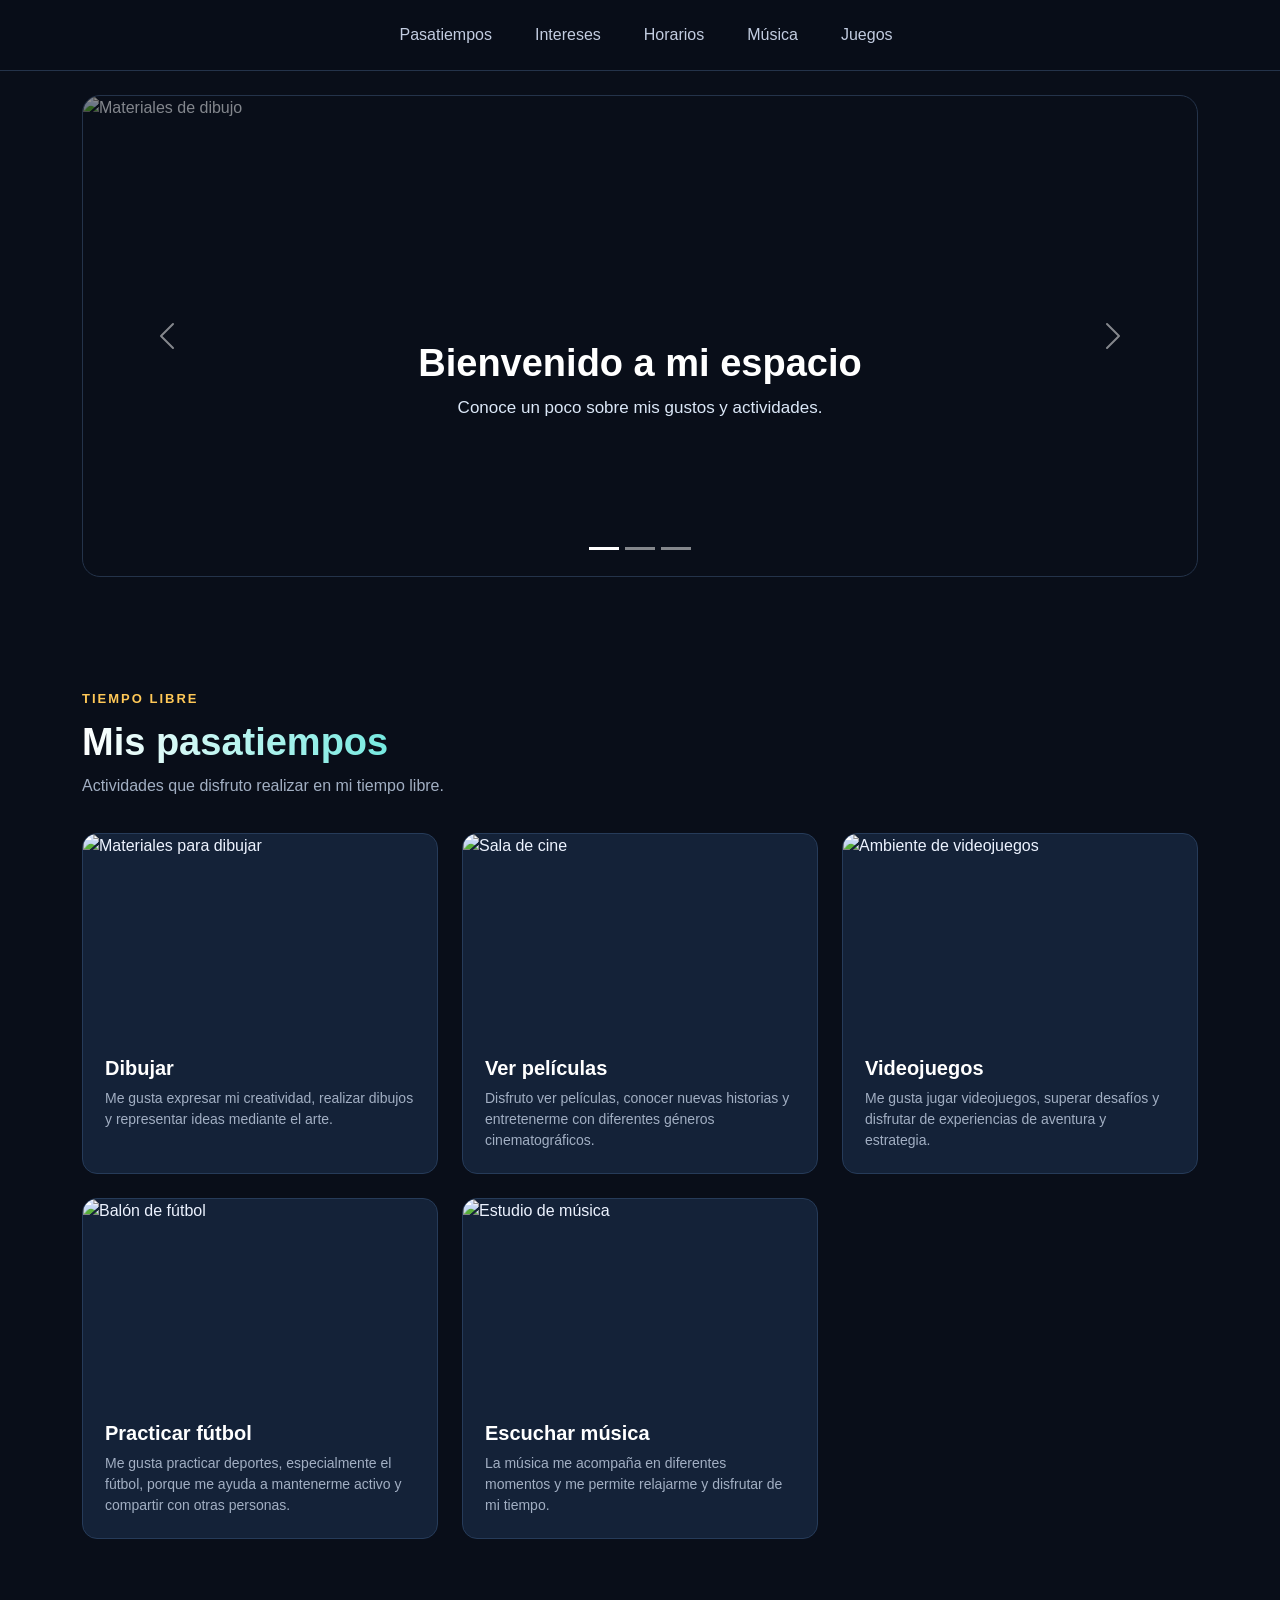
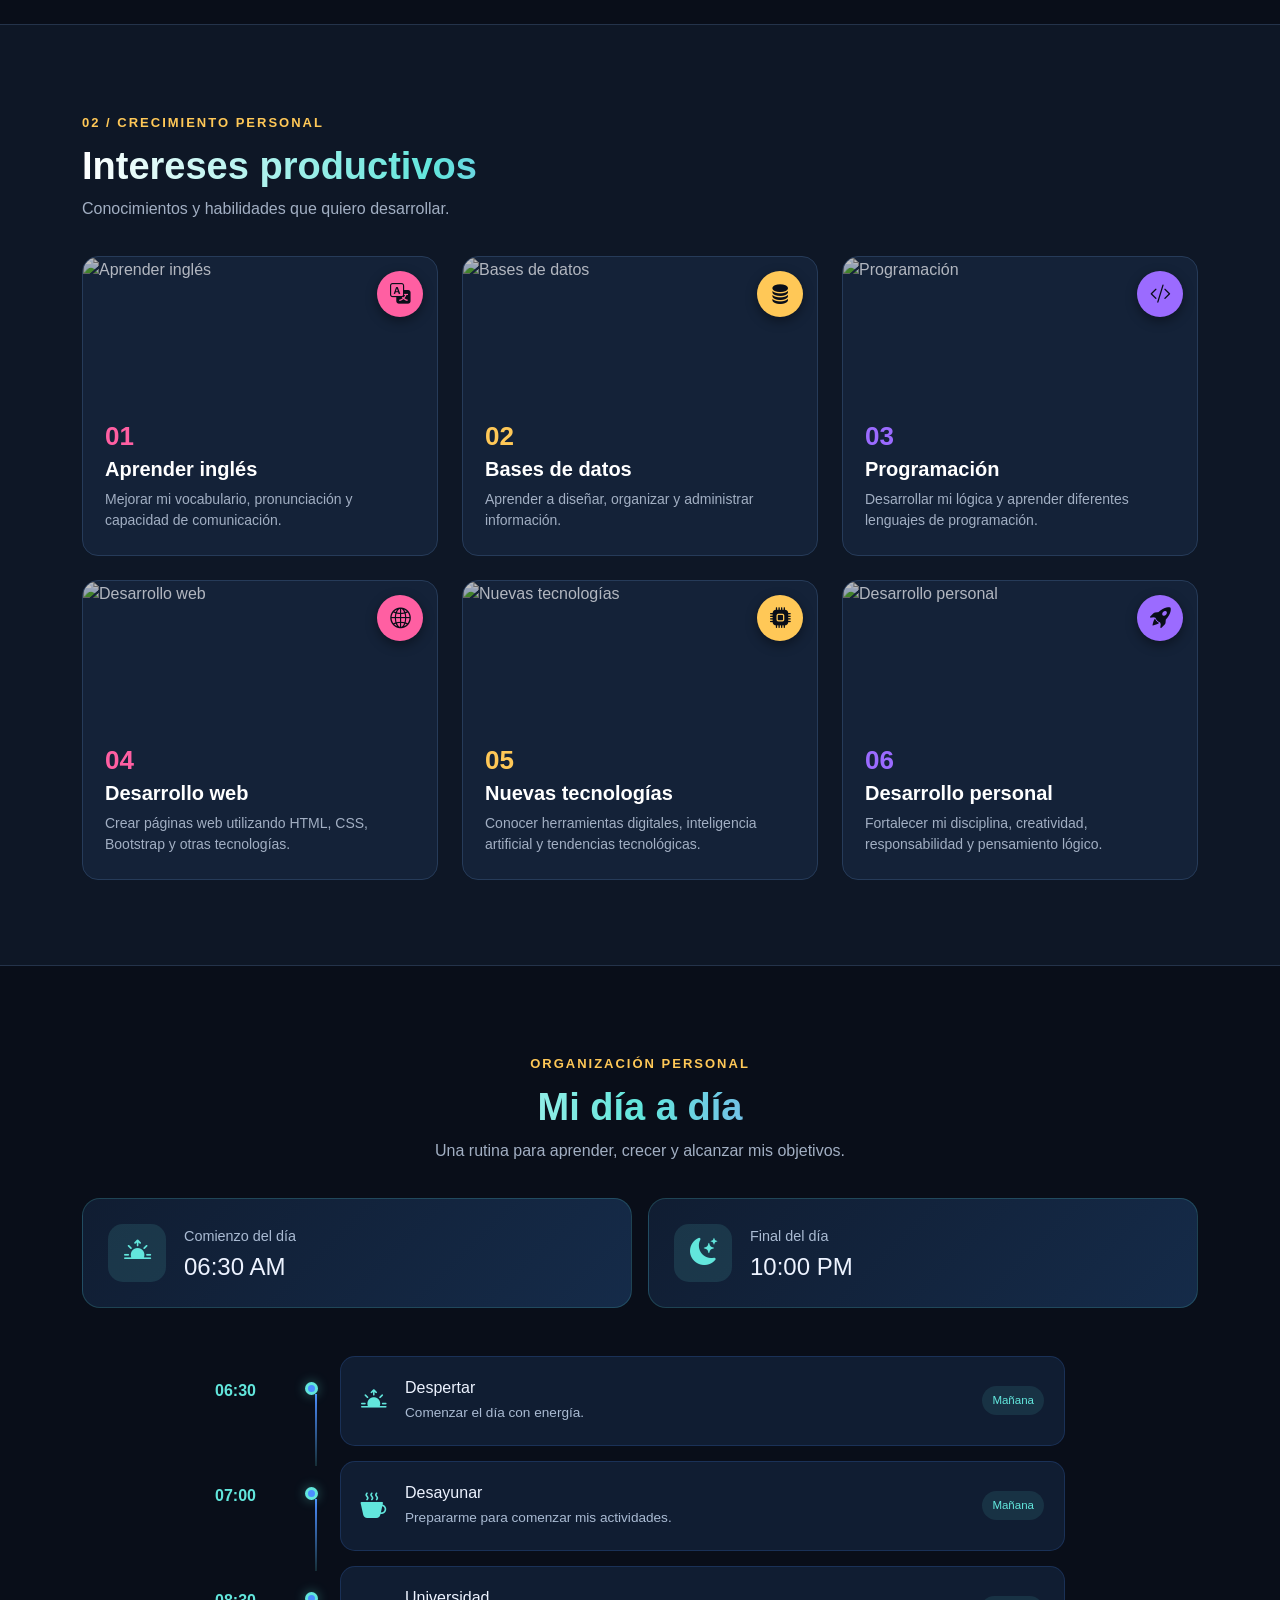
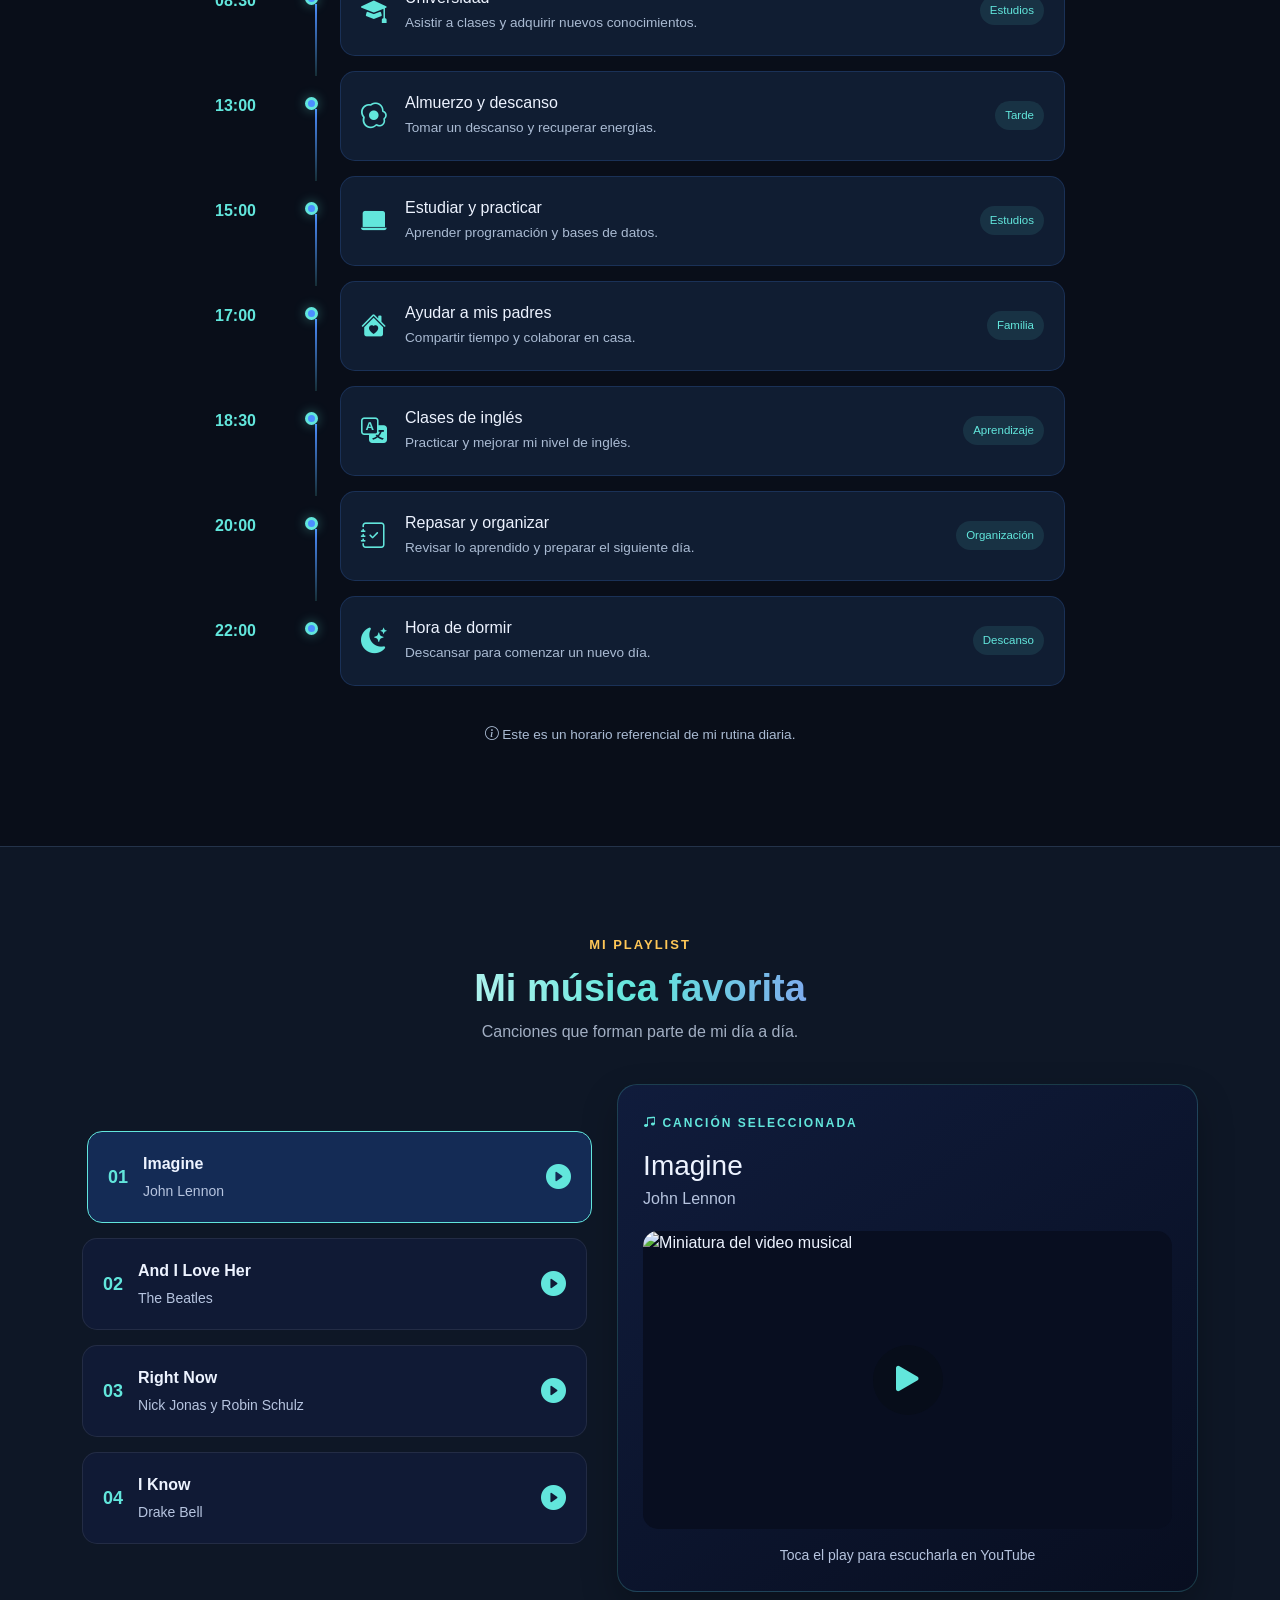
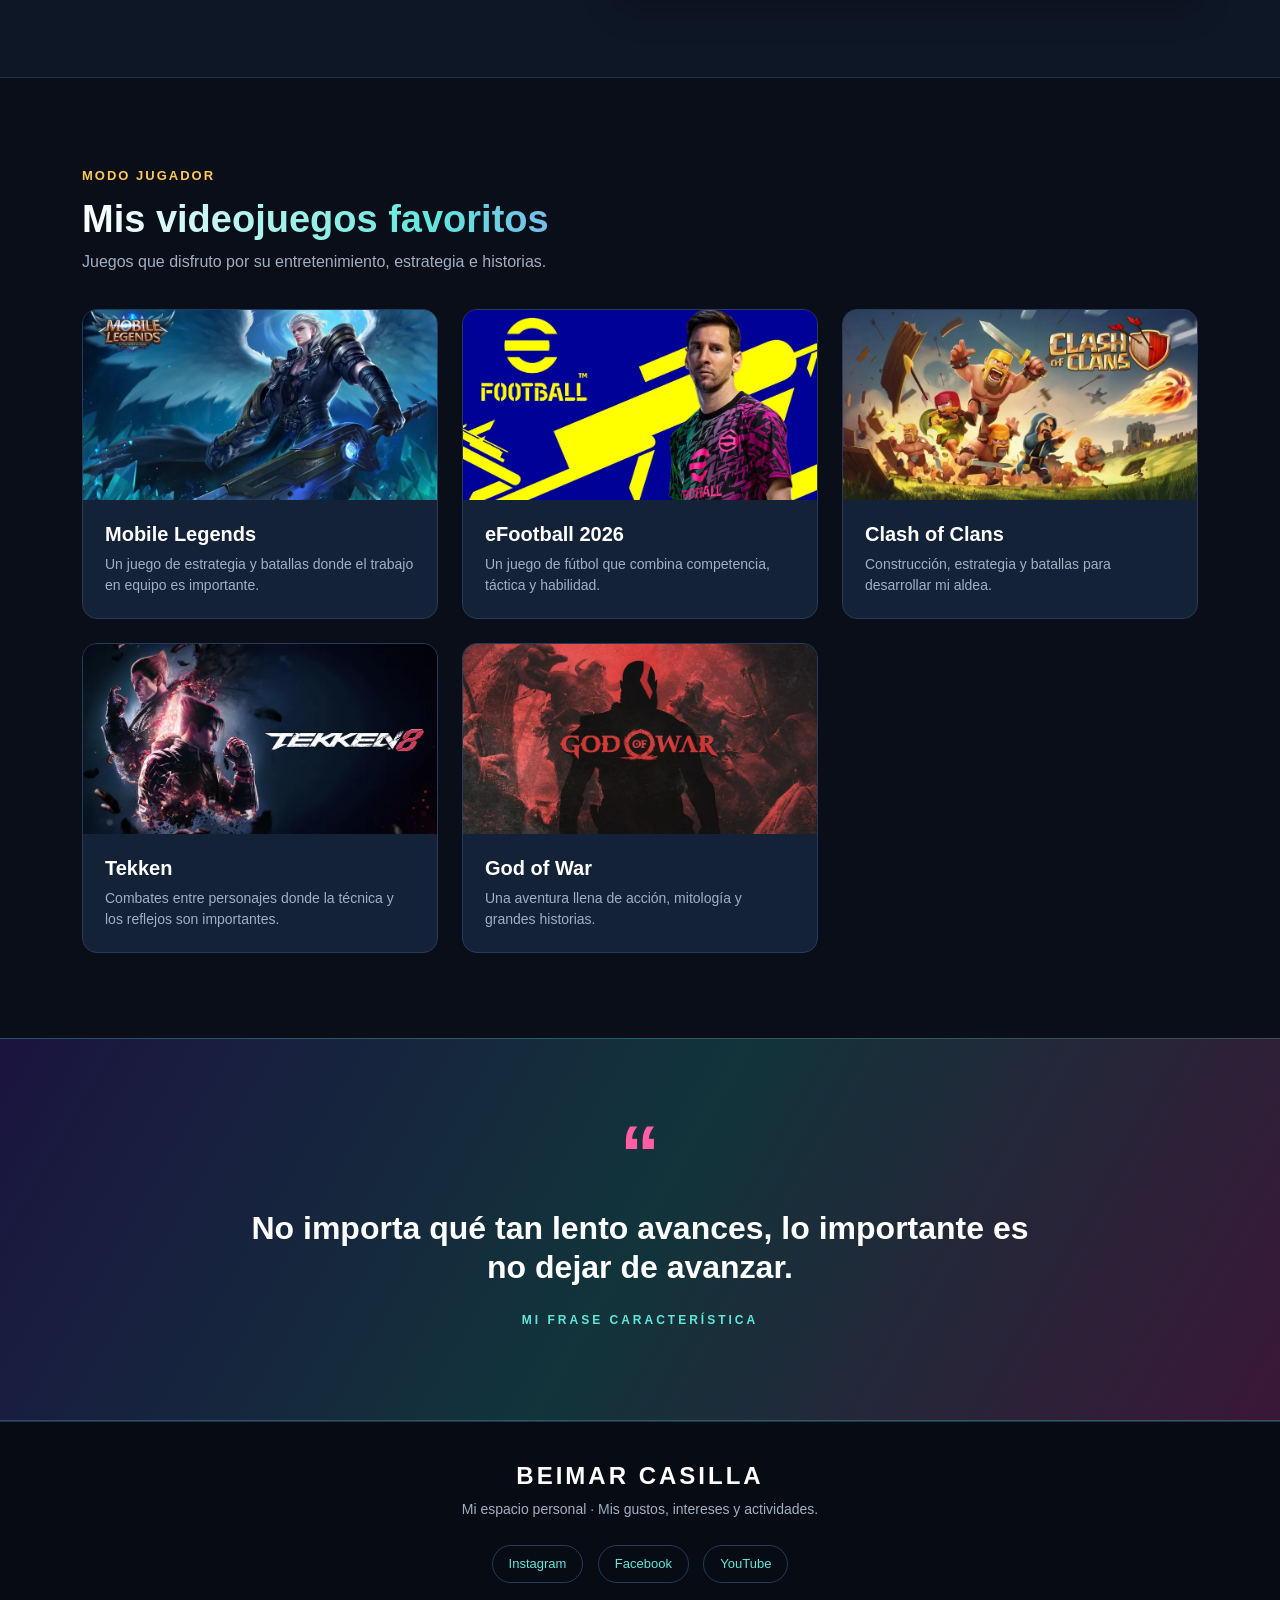
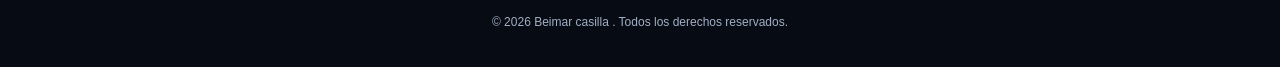
==== index.html @ 6c4e7218 "Add files via upload" ====
<!DOCTYPE html>
<html lang="es">
<head>
    <meta charset="UTF-8">
    <meta name="viewport" content="width=device-width, initial-scale=1.0">
    <meta name="referrer" content="strict-origin-when-cross-origin">
    <title>Mi página personal</title>

    <!-- Bootstrap CSS -->
    <link href="https://cdn.jsdelivr.net/npm/bootstrap@5.3.8/dist/css/bootstrap.min.css" rel="stylesheet">
    <!-- Bootstrap iconos -->
    <link rel="stylesheet" href="https://cdn.jsdelivr.net/npm/bootstrap-icons@1.13.1/font/bootstrap-icons.min.css">
    <!-- CSS personalizado -->
    <link rel="stylesheet" href="css/estilo.css">
</head>
<body>

<!-- BARRA DE NAVEGACIÓN -->
<nav class="navbar navbar-expand-lg navbar-dark sticky-top">
    <div class="container">
        <button class="navbar-toggler ms-auto" type="button" data-bs-toggle="collapse"
                data-bs-target="#menuPrincipal" aria-controls="menuPrincipal"
                aria-expanded="false" aria-label="Abrir menú">
            <span class="navbar-toggler-icon"></span>
        </button>

        <div class="collapse navbar-collapse justify-content-center" id="menuPrincipal">
            <ul class="navbar-nav">
                <li class="nav-item"><a class="nav-link" href="#pasatiempos">Pasatiempos</a></li>
                <li class="nav-item"><a class="nav-link" href="#intereses">Intereses</a></li>
                <li class="nav-item"><a class="nav-link" href="#horarios">Horarios</a></li>
                <li class="nav-item"><a class="nav-link" href="#musica">Música</a></li>
                <li class="nav-item"><a class="nav-link" href="#juegos">Juegos</a></li>
            </ul>
        </div>
    </div>
</nav>

<!-- CARRUSEL DE FOTOGRAFÍAS -->
<section id="inicio" class="container my-4">
    <div id="miCarrusel" class="carousel slide carousel-fade" data-bs-ride="carousel">

        <div class="carousel-indicators">
            <button type="button" data-bs-target="#miCarrusel" data-bs-slide-to="0" class="active" aria-current="true" aria-label="Imagen 1"></button>
            <button type="button" data-bs-target="#miCarrusel" data-bs-slide-to="1" aria-label="Imagen 2"></button>
            <button type="button" data-bs-target="#miCarrusel" data-bs-slide-to="2" aria-label="Imagen 3"></button>
        </div>

        <div class="carousel-inner">
            <div class="carousel-item active">
                <img src="https://images.unsplash.com/photo-1513364776144-60967b0f800f?auto=format&fit=crop&w=1600&q=85"
                     class="d-block w-100" alt="Materiales de dibujo">
                <div class="carousel-caption">
                    <h2>Bienvenido a mi espacio</h2>
                    <p>Conoce un poco sobre mis gustos y actividades.</p>
                </div>
            </div>

            <div class="carousel-item">
                <img src="https://images.unsplash.com/photo-1516321318423-f06f85e504b3?auto=format&fit=crop&w=1600&q=85"
                     class="d-block w-100" alt="Tecnología y aprendizaje">
                <div class="carousel-caption">
                    <h2>Aprender y crecer</h2>
                    <p>Mis intereses y metas personales.</p>
                </div>
            </div>

            <div class="carousel-item">
                <img src="https://images.unsplash.com/photo-1511512578047-dfb367046420?auto=format&fit=crop&w=1600&q=85"
                     class="d-block w-100" alt="Videojuegos">
                <div class="carousel-caption">
                    <h2>Disfrutar cada momento</h2>
                    <p>Música, videojuegos y entretenimiento.</p>
                </div>
            </div>
        </div>

        <button class="carousel-control-prev" type="button" data-bs-target="#miCarrusel" data-bs-slide="prev">
            <span class="carousel-control-prev-icon"></span>
        </button>
        <button class="carousel-control-next" type="button" data-bs-target="#miCarrusel" data-bs-slide="next">
            <span class="carousel-control-next-icon"></span>
        </button>
    </div>
</section>

<main>

    <!-- 1. PASATIEMPOS -->
    <section id="pasatiempos" class="seccion">
        <div class="container">
            <div class="titulo-seccion">
                <span> TIEMPO LIBRE</span>
                <h2>Mis pasatiempos</h2>
                <p>Actividades que disfruto realizar en mi tiempo libre.</p>
            </div>

            <div class="row g-4">
                <div class="col-12 col-sm-6 col-lg-4">
                    <div class="card tarjeta h-100">
                        <img src="https://images.unsplash.com/photo-1513364776144-60967b0f800f?auto=format&fit=crop&w=800&q=80"
                             class="card-img-top" alt="Materiales para dibujar">
                        <div class="card-body">
                            <h5 class="card-title">Dibujar</h5>
                            <p class="card-text">Me gusta expresar mi creatividad, realizar dibujos y representar ideas mediante el arte.</p>
                        </div>
                    </div>
                </div>

                <div class="col-12 col-sm-6 col-lg-4">
                    <div class="card tarjeta h-100">
                        <img src="https://images.unsplash.com/photo-1489599849927-2ee91cede3ba?auto=format&fit=crop&w=800&q=80"
                             class="card-img-top" alt="Sala de cine">
                        <div class="card-body">
                            <h5 class="card-title">Ver películas</h5>
                            <p class="card-text">Disfruto ver películas, conocer nuevas historias y entretenerme con diferentes géneros cinematográficos.</p>
                        </div>
                    </div>
                </div>

                <div class="col-12 col-sm-6 col-lg-4">
                    <div class="card tarjeta h-100">
                        <img src="https://images.unsplash.com/photo-1542751371-adc38448a05e?auto=format&fit=crop&w=800&q=80"
                             class="card-img-top" alt="Ambiente de videojuegos">
                        <div class="card-body">
                            <h5 class="card-title">Videojuegos</h5>
                            <p class="card-text">Me gusta jugar videojuegos, superar desafíos y disfrutar de experiencias de aventura y estrategia.</p>
                        </div>
                    </div>
                </div>

                <div class="col-12 col-sm-6 col-lg-4">
                    <div class="card tarjeta h-100">
                        <img src="https://images.unsplash.com/photo-1521412644187-c49fa049e84d?auto=format&fit=crop&w=800&q=80"
                             class="card-img-top" alt="Balón de fútbol">
                        <div class="card-body">
                            <h5 class="card-title">Practicar fútbol</h5>
                            <p class="card-text">Me gusta practicar deportes, especialmente el fútbol, porque me ayuda a mantenerme activo y compartir con otras personas.</p>
                        </div>
                    </div>
                </div>

                <div class="col-12 col-sm-6 col-lg-4">
                    <div class="card tarjeta h-100">
                        <img src="https://images.unsplash.com/photo-1511379938547-c1f69419868d?auto=format&fit=crop&w=800&q=80"
                             class="card-img-top" alt="Estudio de música">
                        <div class="card-body">
                            <h5 class="card-title">Escuchar música</h5>
                            <p class="card-text">La música me acompaña en diferentes momentos y me permite relajarme y disfrutar de mi tiempo.</p>
                        </div>
                    </div>
                </div>
            </div>
        </div>
    </section>

    <!-- 2. INTERESES PRODUCTIVOS -->
   <!-- =====================================================
     2. INTERESES PRODUCTIVOS (con imágenes)
     Reemplaza TODA tu <section id="intereses"> actual.
     Efecto: 6 tarjetas con foto, ícono, número y texto.
     col-lg-4 = 3 tarjetas por fila en PC (2 filas);
     col-md-6 = 2 por fila en tablet; col-12 = 1 en celular.
====================================================== -->
<section id="intereses" class="seccion seccion-alternativa">
    <div class="container">

        <!-- Encabezado de la sección -->
        <div class="titulo-seccion">
            <span>02 / CRECIMIENTO PERSONAL</span>
            <h2>Intereses productivos</h2>
            <p>Conocimientos y habilidades que quiero desarrollar.</p>
        </div>

        <div class="row g-4">

            <!-- Tarjeta 1: cada tarjeta tiene imagen + insignia + texto -->
            <div class="col-12 col-md-6 col-lg-4">
                <article class="interes">
                    <!-- Contenedor de la foto: recorta y permite el zoom al pasar el cursor -->
                    <div class="interes-img">
                        <img src="https://images.unsplash.com/photo-1546410531-bb4caa6b424d?auto=format&fit=crop&w=800&q=80"
                             alt="Aprender inglés">
                        <!-- Insignia circular con ícono, montada sobre la esquina de la foto -->
                        <span class="interes-icono"><i class="bi bi-translate"></i></span>
                    </div>
                    <div class="interes-texto">
                        <div class="numero">01</div>
                        <h5>Aprender inglés</h5>
                        <p>Mejorar mi vocabulario, pronunciación y capacidad de comunicación.</p>
                    </div>
                </article>
            </div>

            <!-- Tarjeta 2 -->
            <div class="col-12 col-md-6 col-lg-4">
                <article class="interes">
                    <div class="interes-img">
                        <img src="https://images.unsplash.com/photo-1558494949-ef010cbdcc31?auto=format&fit=crop&w=800&q=80"
                             alt="Bases de datos">
                        <span class="interes-icono"><i class="bi bi-database-fill"></i></span>
                    </div>
                    <div class="interes-texto">
                        <div class="numero">02</div>
                        <h5>Bases de datos</h5>
                        <p>Aprender a diseñar, organizar y administrar información.</p>
                    </div>
                </article>
            </div>

            <!-- Tarjeta 3 -->
            <div class="col-12 col-md-6 col-lg-4">
                <article class="interes">
                    <div class="interes-img">
                        <img src="https://images.unsplash.com/photo-1461749280684-dccba630e2f6?auto=format&fit=crop&w=800&q=80"
                             alt="Programación">
                        <span class="interes-icono"><i class="bi bi-code-slash"></i></span>
                    </div>
                    <div class="interes-texto">
                        <div class="numero">03</div>
                        <h5>Programación</h5>
                        <p>Desarrollar mi lógica y aprender diferentes lenguajes de programación.</p>
                    </div>
                </article>
            </div>

            <!-- Tarjeta 4 -->
            <div class="col-12 col-md-6 col-lg-4">
                <article class="interes">
                    <div class="interes-img">
                        <img src="https://images.unsplash.com/photo-1517694712202-14dd9538aa97?auto=format&fit=crop&w=800&q=80"
                             alt="Desarrollo web">
                        <span class="interes-icono"><i class="bi bi-globe2"></i></span>
                    </div>
                    <div class="interes-texto">
                        <div class="numero">04</div>
                        <h5>Desarrollo web</h5>
                        <p>Crear páginas web utilizando HTML, CSS, Bootstrap y otras tecnologías.</p>
                    </div>
                </article>
            </div>

            <!-- Tarjeta 5 -->
            <div class="col-12 col-md-6 col-lg-4">
                <article class="interes">
                    <div class="interes-img">
                        <img src="https://images.unsplash.com/photo-1677442136019-21780ecad995?auto=format&fit=crop&w=800&q=80"
                             alt="Nuevas tecnologías">
                        <span class="interes-icono"><i class="bi bi-cpu-fill"></i></span>
                    </div>
                    <div class="interes-texto">
                        <div class="numero">05</div>
                        <h5>Nuevas tecnologías</h5>
                        <p>Conocer herramientas digitales, inteligencia artificial y tendencias tecnológicas.</p>
                    </div>
                </article>
            </div>

            <!-- Tarjeta 6 -->
            <div class="col-12 col-md-6 col-lg-4">
                <article class="interes">
                    <div class="interes-img">
                        <img src="https://images.unsplash.com/photo-1488190211105-8b0e65b80b4e?auto=format&fit=crop&w=800&q=80"
                             alt="Desarrollo personal">
                        <span class="interes-icono"><i class="bi bi-rocket-takeoff-fill"></i></span>
                    </div>
                    <div class="interes-texto">
                        <div class="numero">06</div>
                        <h5>Desarrollo personal</h5>
                        <p>Fortalecer mi disciplina, creatividad, responsabilidad y pensamiento lógico.</p>
                    </div>
                </article>
            </div>

        </div>
    </div>
</section>

    <!-- 3. HORARIOS -->
    <section id="horarios" class="seccion">
        <div class="container">

            <div class="titulo-seccion text-center">
                <span class="etiqueta-seccion">ORGANIZACIÓN PERSONAL</span>
                <h2>Mi día a día</h2>
                <p>Una rutina para aprender, crecer y alcanzar mis objetivos.</p>
            </div>

            <div class="row g-3 mb-5">
                <div class="col-12 col-md-6">
                    <div class="resumen-horario">
                        <div class="resumen-icono"><i class="bi bi-sunrise-fill"></i></div>
                        <div><span>Comienzo del día</span><h3>06:30 AM</h3></div>
                    </div>
                </div>
                <div class="col-12 col-md-6">
                    <div class="resumen-horario">
                        <div class="resumen-icono"><i class="bi bi-moon-stars-fill"></i></div>
                        <div><span>Final del día</span><h3>10:00 PM</h3></div>
                    </div>
                </div>
            </div>

            <div class="timeline">

                <div class="timeline-item">
                    <div class="timeline-hora">06:30</div>
                    <div class="timeline-punto"></div>
                    <div class="timeline-contenido">
                        <i class="bi bi-sunrise-fill"></i>
                        <div><h5>Despertar</h5><p>Comenzar el día con energía.</p></div>
                        <span class="actividad-tag">Mañana</span>
                    </div>
                </div>

                <div class="timeline-item">
                    <div class="timeline-hora">07:00</div>
                    <div class="timeline-punto"></div>
                    <div class="timeline-contenido">
                        <i class="bi bi-cup-hot-fill"></i>
                        <div><h5>Desayunar</h5><p>Prepararme para comenzar mis actividades.</p></div>
                        <span class="actividad-tag">Mañana</span>
                    </div>
                </div>

                <div class="timeline-item">
                    <div class="timeline-hora">08:30</div>
                    <div class="timeline-punto"></div>
                    <div class="timeline-contenido">
                        <i class="bi bi-mortarboard-fill"></i>
                        <div><h5>Universidad</h5><p>Asistir a clases y adquirir nuevos conocimientos.</p></div>
                        <span class="actividad-tag">Estudios</span>
                    </div>
                </div>

                <div class="timeline-item">
                    <div class="timeline-hora">13:00</div>
                    <div class="timeline-punto"></div>
                    <div class="timeline-contenido">
                        <i class="bi bi-egg-fried"></i>
                        <div><h5>Almuerzo y descanso</h5><p>Tomar un descanso y recuperar energías.</p></div>
                        <span class="actividad-tag">Tarde</span>
                    </div>
                </div>

                <div class="timeline-item">
                    <div class="timeline-hora">15:00</div>
                    <div class="timeline-punto"></div>
                    <div class="timeline-contenido">
                        <i class="bi bi-laptop-fill"></i>
                        <div><h5>Estudiar y practicar</h5><p>Aprender programación y bases de datos.</p></div>
                        <span class="actividad-tag">Estudios</span>
                    </div>
                </div>

                <div class="timeline-item">
                    <div class="timeline-hora">17:00</div>
                    <div class="timeline-punto"></div>
                    <div class="timeline-contenido">
                        <i class="bi bi-house-heart-fill"></i>
                        <div><h5>Ayudar a mis padres</h5><p>Compartir tiempo y colaborar en casa.</p></div>
                        <span class="actividad-tag">Familia</span>
                    </div>
                </div>

                <div class="timeline-item">
                    <div class="timeline-hora">18:30</div>
                    <div class="timeline-punto"></div>
                    <div class="timeline-contenido">
                        <i class="bi bi-translate"></i>
                        <div><h5>Clases de inglés</h5><p>Practicar y mejorar mi nivel de inglés.</p></div>
                        <span class="actividad-tag">Aprendizaje</span>
                    </div>
                </div>

                <div class="timeline-item">
                    <div class="timeline-hora">20:00</div>
                    <div class="timeline-punto"></div>
                    <div class="timeline-contenido">
                        <i class="bi bi-journal-check"></i>
                        <div><h5>Repasar y organizar</h5><p>Revisar lo aprendido y preparar el siguiente día.</p></div>
                        <span class="actividad-tag">Organización</span>
                    </div>
                </div>

                <div class="timeline-item">
                    <div class="timeline-hora">22:00</div>
                    <div class="timeline-punto"></div>
                    <div class="timeline-contenido">
                        <i class="bi bi-moon-stars-fill"></i>
                        <div><h5>Hora de dormir</h5><p>Descansar para comenzar un nuevo día.</p></div>
                        <span class="actividad-tag">Descanso</span>
                    </div>
                </div>

            </div>

            <p class="nota-horario text-center mt-4">
                <i class="bi bi-info-circle"></i>
                Este es un horario referencial de mi rutina diaria.
            </p>
        </div>
    </section>

    <!-- 4. MÚSICA FAVORITA -->
    <section id="musica" class="seccion seccion-alternativa">
        <div class="container">

            <div class="titulo-seccion text-center mx-auto">
                <span class="etiqueta-seccion">MI PLAYLIST</span>
                <h2>Mi música favorita</h2>
                <p>Canciones que forman parte de mi día a día.</p>
            </div>

            <div class="contenedor-musica">

                <!-- LISTA DE CANCIONES -->
                <div class="lista-musica">

                    <button class="cancion activa" data-video="YohoOV_aD74" data-titulo="Imagine" data-artista="John Lennon">
                        <span class="numero-cancion">01</span>
                        <span class="datos-cancion"><strong>Imagine</strong><small>John Lennon</small></span>
                        <i class="bi bi-play-circle-fill"></i>
                    </button>

                    <button class="cancion" data-video="YjlnSxglonQ" data-titulo="And I Love Her" data-artista="The Beatles">
                        <span class="numero-cancion">02</span>
                        <span class="datos-cancion"><strong>And I Love Her</strong><small>The Beatles</small></span>
                        <i class="bi bi-play-circle-fill"></i>
                    </button>

                    <button class="cancion" data-video="rGjYjR1eJTY" data-titulo="Right Now" data-artista="Nick Jonas y Robin Schulz">
                        <span class="numero-cancion">03</span>
                        <span class="datos-cancion"><strong>Right Now</strong><small>Nick Jonas y Robin Schulz</small></span>
                        <i class="bi bi-play-circle-fill"></i>
                    </button>

                    <button class="cancion" data-video="G9XzKlQ7v6s" data-titulo="I Know" data-artista="Drake Bell">
                        <span class="numero-cancion">04</span>
                        <span class="datos-cancion"><strong>I Know</strong><small>Drake Bell</small></span>
                        <i class="bi bi-play-circle-fill"></i>
                    </button>

                </div>

                <!-- REPRODUCTOR VISUAL -->
                <div class="reproductor-musica">

                    <span class="etiqueta-reproductor">
                        <i class="bi bi-music-note-beamed"></i> CANCIÓN SELECCIONADA
                    </span>

                    <h3 id="titulo-cancion">Imagine</h3>
                    <p id="artista-cancion">John Lennon</p>

                    <div class="portada-musica">
                        <img id="portada-video"
                             src="https://img.youtube.com/vi/YohoOV_aD74/hqdefault.jpg"
                             alt="Miniatura del video musical">

                        <a id="escuchar-youtube"
                           href="https://www.youtube.com/watch?v=YohoOV_aD74"
                           target="_blank"
                           rel="noopener noreferrer"
                           class="icono-portada"
                           aria-label="Escuchar canción en YouTube">
                            <i class="bi bi-play-fill"></i>
                        </a>
                    </div>

                    <small class="pista-play">Toca el play para escucharla en YouTube</small>

                </div>
            </div>
        </div>
    </section>

    <!-- 5. VIDEOJUEGOS FAVORITOS -->
    <section id="juegos" class="seccion">
        <div class="container">
            <div class="titulo-seccion">
                <span>MODO JUGADOR</span>
                <h2>Mis videojuegos favoritos</h2>
                <p>Juegos que disfruto por su entretenimiento, estrategia e historias.</p>
            </div>

            <div class="row g-4">
                <div class="col-12 col-sm-6 col-lg-4">
                    <div class="card tarjeta-juego h-100">
                        <img src="img/mobil.jpg" class="card-img-top" alt="Mobile Legends">
                        <div class="card-body">
                            <h5 class="card-title">Mobile Legends</h5>
                            <p class="card-text">Un juego de estrategia y batallas donde el trabajo en equipo es importante.</p>
                        </div>
                    </div>
                </div>

                <div class="col-12 col-sm-6 col-lg-4">
                    <div class="card tarjeta-juego h-100">
                        <img src="img/efootbal.jpg" class="card-img-top" alt="eFootball 2026">
                        <div class="card-body">
                            <h5 class="card-title">eFootball 2026</h5>
                            <p class="card-text">Un juego de fútbol que combina competencia, táctica y habilidad.</p>
                        </div>
                    </div>
                </div>

                <div class="col-12 col-sm-6 col-lg-4">
                    <div class="card tarjeta-juego h-100">
                        <img src="img/clash_of_clans.jpg" class="card-img-top" alt="Clash of Clans">
                        <div class="card-body">
                            <h5 class="card-title">Clash of Clans</h5>
                            <p class="card-text">Construcción, estrategia y batallas para desarrollar mi aldea.</p>
                        </div>
                    </div>
                </div>

                <div class="col-12 col-sm-6 col-lg-4">
                    <div class="card tarjeta-juego h-100">
                        <img src="img/teken.jpg" class="card-img-top" alt="Tekken">
                        <div class="card-body">
                            <h5 class="card-title">Tekken</h5>
                            <p class="card-text">Combates entre personajes donde la técnica y los reflejos son importantes.</p>
                        </div>
                    </div>
                </div>

                <div class="col-12 col-sm-6 col-lg-4">
                    <div class="card tarjeta-juego h-100">
                        <img src="img/good_of_war.jpg" class="card-img-top" alt="God of War">
                        <div class="card-body">
                            <h5 class="card-title">God of War</h5>
                            <p class="card-text">Una aventura llena de acción, mitología y grandes historias.</p>
                        </div>
                    </div>
                </div>
            </div>
        </div>
    </section>

    <!-- 6. FRASE CARACTERÍSTICA -->
    <section class="seccion-frase">
        <div class="container text-center">
            <div class="comilla">“</div>
            <h2>No importa qué tan lento avances, lo importante es no dejar de avanzar.</h2>
            <p>MI FRASE CARACTERÍSTICA</p>
        </div>
    </section>

</main>

<!-- PIE DE PÁGINA -->
<footer class="footer">
    <div class="container text-center">
        <h4>BEIMAR CASILLA </h4>
        <p>Mi espacio personal · Mis gustos, intereses y actividades.</p>

        <div class="redes">
            <a href="https://www.instagram.com/" target="_blank" rel="noopener">Instagram</a>
            <a href="https://www.facebook.com/" target="_blank" rel="noopener">Facebook</a>
            <a href="https://www.youtube.com/" target="_blank" rel="noopener">YouTube</a>
        </div>

        <p class="copyright">© 2026 Beimar casilla . Todos los derechos reservados.</p>
    </div>
</footer>

<!-- Bootstrap JavaScript -->
<script src="https://cdn.jsdelivr.net/npm/bootstrap@5.3.8/dist/js/bootstrap.bundle.min.js"></script>

<script>
    const canciones = document.querySelectorAll(".cancion");
    const portada = document.getElementById("portada-video");
    const titulo = document.getElementById("titulo-cancion");
    const artista = document.getElementById("artista-cancion");
    const enlaceYoutube = document.getElementById("escuchar-youtube");

    canciones.forEach(cancion => {
        cancion.addEventListener("click", function () {
            const video = this.dataset.video;

            portada.src = `https://img.youtube.com/vi/${video}/hqdefault.jpg`;
            titulo.textContent = this.dataset.titulo;
            artista.textContent = this.dataset.artista;
            enlaceYoutube.href = `https://www.youtube.com/watch?v=${video}`;

            canciones.forEach(item => item.classList.remove("activa"));
            this.classList.add("activa");
        });
    });
</script>

</body>
</html>
---- css/estilo.css ----
/* =====================================================
   VARIABLES DE COLOR
   Pertenece a: toda la página (:root = elemento raíz).
   Efecto: guardo los colores una sola vez y los reutilizo
   con var(--nombre). Si cambio un color aquí, cambia en
   toda la página.
===================================================== */
:root {
    --fondo: #090e19;      /* azul muy oscuro del fondo */
    --azul: #4c8dff;       /* azul principal */
    --celeste: #62e6dc;    /* color de acento principal */
    --texto: #edf3ff;      /* blanco azulado para textos */
    --rosa: #ff5fa2;       /* acento cálido 1 */
    --amarillo: #ffc857;   /* acento cálido 2 */
    --violeta: #9b6bff;    /* acento cálido 3 */
}

/* =====================================================
   CONFIGURACIÓN GENERAL
   Pertenece a: <body>.
   Efecto: fondo oscuro, texto claro y tipo de letra Arial
   en toda la página.
===================================================== */
body {
    background-color: var(--fondo);
    color: var(--texto);
    font-family: Arial, sans-serif;
}

/* =====================================================
   BARRA DE NAVEGACIÓN
   Pertenece a: <nav class="navbar"> (menú superior).
===================================================== */

/* Efecto: fondo oscuro, línea inferior y espacio interno. */
.navbar {
    background-color: #080d18;
    border-bottom: 1px solid #24334a;
    padding: 15px 0;
}

/* Efecto: enlaces en gris claro con transición suave.
   !important es necesario para ganarle a los estilos de Bootstrap. */
.nav-link {
    color: #c2cce0 !important;
    margin-left: 12px;
    transition: 0.3s;
}

/* Efecto: al pasar el cursor, el enlace se pone amarillo. */
.nav-link:hover { color: var(--amarillo) !important; }

/* Efecto: botón de hamburguesa (celulares) con borde celeste,
   alineado a la derecha. */
.navbar-toggler {
    border-color: var(--celeste);
    margin-left: auto;
}

/* Efecto: centra los enlaces y deja espacio entre ellos. */
.navbar-nav {
    margin: auto;
    gap: 15px;
}

/* =====================================================
   CARRUSEL DE FOTOGRAFÍAS
   Pertenece a: <div id="miCarrusel"> (sección inicio).
===================================================== */

/* Efecto: esquinas redondeadas y borde; overflow:hidden
   recorta las imágenes para respetar las esquinas. */
#miCarrusel {
    border-radius: 18px;
    overflow: hidden;
    border: 1px solid #24334a;
}

/* Efecto: todas las fotos con el mismo alto, recortadas sin
   deformarse (object-fit) y oscurecidas al 55% para que el
   texto blanco se lea bien. */
#miCarrusel img {
    width: 100%;
    height: 480px;
    object-fit: cover;
    filter: brightness(55%);
}

/* Efecto: sube el texto sobre la foto (queda más al centro). */
#miCarrusel .carousel-caption { bottom: 25%; }

/* Efecto: título grande y blanco sobre la foto. */
#miCarrusel .carousel-caption h2 {
    font-size: 38px;
    font-weight: bold;
    color: white;
}

/* Efecto: subtítulo en celeste claro. */
#miCarrusel .carousel-caption p {
    color: #dce8f8;
    font-size: 17px;
}

/* =====================================================
   ESTRUCTURA DE LAS SECCIONES
   Pertenece a: todas las <section class="seccion">.
===================================================== */

/* Efecto: espacio arriba y abajo para que cada sección respire. */
.seccion {
    padding: 85px 0;
    background-color: #090e19;
}

/* Efecto: fondo un poco más claro con líneas arriba y abajo;
   alterna con las demás secciones para separarlas visualmente. */
.seccion-alternativa {
    background-color: #0e1726;
    border-top: 1px solid #24334a;
    border-bottom: 1px solid #24334a;
}

/* Pertenece a: el encabezado de cada sección (.titulo-seccion).
   Efecto: limita el ancho y deja espacio debajo. */
.titulo-seccion {
    margin-bottom: 35px;
    max-width: 700px;
}

/* Efecto: la etiqueta pequeña ("01 / TIEMPO LIBRE") en amarillo,
   con letras separadas. */
.titulo-seccion span {
    color: var(--amarillo);
    font-size: 13px;
    font-weight: bold;
    letter-spacing: 2px;
}

/* Efecto: título con degradado de color. Se pinta el fondo con
   el degradado, se recorta con la forma del texto
   (background-clip:text) y se hace transparente el color de
   la letra para que se vea el degradado. */
.titulo-seccion h2 {
    font-size: 38px;
    font-weight: bold;
    margin-top: 10px;
    background: linear-gradient(90deg, #ffffff, var(--celeste), var(--violeta));
    -webkit-background-clip: text;
    background-clip: text;
    color: transparent;
}

/* Efecto: descripción en gris claro bajo el título. */
.titulo-seccion p {
    color: #a2afc3;
    font-size: 16px;
}

/* =====================================================
   TARJETAS: PASATIEMPOS Y VIDEOJUEGOS
   Pertenece a: .tarjeta (sección Pasatiempos) y
   .tarjeta-juego (sección Videojuegos). Comparten estilo.
===================================================== */

/* Efecto: tarjeta oscura con borde, esquinas redondeadas y
   transición para animar el hover. */
.tarjeta,
.tarjeta-juego {
    background-color: #142238;
    color: var(--texto);
    border: 1px solid #263b59;
    border-radius: 15px;
    overflow: hidden;
    transition: 0.3s;
}

/* Efecto: imágenes con alto fijo, recortadas sin deformarse. */
.tarjeta img { height: 200px; object-fit: cover; }
.tarjeta-juego img { height: 190px; object-fit: cover; }

/* Efecto: espacio interno del texto de la tarjeta. */
.tarjeta .card-body,
.tarjeta-juego .card-body { padding: 22px; }

/* Efecto: título de la tarjeta en blanco y negrita. */
.tarjeta .card-title,
.tarjeta-juego .card-title {
    font-weight: bold;
    color: #ffffff;
}

/* Efecto: descripción en gris claro y letra más pequeña. */
.tarjeta .card-text,
.tarjeta-juego .card-text {
    color: #a2afc3;
    font-size: 14px;
}

/* Efecto hover: la tarjeta se eleva 7px y proyecta sombra. */
.tarjeta:hover,
.tarjeta-juego:hover {
    transform: translateY(-7px);
    box-shadow: 0 10px 25px #00000040;
}

/* Efecto hover con color distinto: nth-child(3n+1) elige la 1ª,
   4ª, 7ª... columna; 3n+2 la 2ª, 5ª...; 3n la 3ª, 6ª...
   Así el borde brilla rosa, amarillo o violeta en patrón repetido. */
.col-lg-4:nth-child(3n+1) .tarjeta:hover,
.col-lg-4:nth-child(3n+1) .tarjeta-juego:hover { border-color: var(--rosa); }
.col-lg-4:nth-child(3n+2) .tarjeta:hover,
.col-lg-4:nth-child(3n+2) .tarjeta-juego:hover { border-color: var(--amarillo); }
.col-lg-4:nth-child(3n) .tarjeta:hover,
.col-lg-4:nth-child(3n) .tarjeta-juego:hover { border-color: var(--violeta); }

/* =====================================================
   INTERESES PRODUCTIVOS (con imágenes)
   Reemplaza TODO el bloque "INTERESES PRODUCTIVOS" que
   tienes en estilo.css (.interes, .numero, .interes h5,
   .interes p, .interes:hover y las reglas nth-child de .numero).
===================================================== */

/* Efecto: tarjeta vertical (imagen arriba, texto abajo).
   overflow:hidden recorta la foto con las esquinas redondeadas;
   height:100% hace que las 6 tarjetas midan igual. */
.interes {
    display: flex;
    flex-direction: column;
    height: 100%;
    background-color: #142238;
    border: 1px solid #263b59;
    border-radius: 16px;
    overflow: hidden;
    transition: 0.3s;
}

/* Efecto hover: la tarjeta sube y proyecta una sombra del
   color de acento (la variable --acento cambia por tarjeta). */
.interes:hover {
    transform: translateY(-8px);
    border-color: var(--acento, var(--azul));
    box-shadow: 0 14px 30px rgba(0, 0, 0, 0.35);
}

/* Efecto: marco de la foto con alto fijo.
   position:relative sirve para ubicar la insignia encima. */
.interes-img {
    position: relative;
    height: 180px;
    overflow: hidden;
}

/* Efecto: la foto llena el marco sin deformarse y se oscurece un
   poco; al pasar el cursor por la tarjeta hace zoom. */
.interes-img img {
    width: 100%;
    height: 100%;
    object-fit: cover;
    filter: brightness(75%);
    transition: transform 0.5s ease, filter 0.3s;
}

.interes:hover .interes-img img {
    transform: scale(1.08);
    filter: brightness(95%);
}

/* Efecto: degradado oscuro en la parte baja de la foto para que
   se funda suavemente con el texto (pseudo-elemento ::after). */
.interes-img::after {
    content: "";
    position: absolute;
    inset: auto 0 0 0;
    height: 60%;
    background: linear-gradient(to top, #142238, transparent);
}

/* Efecto: insignia circular con ícono en la esquina de la foto.
   position:absolute + z-index la coloca por encima del degradado. */
.interes-icono {
    position: absolute;
    top: 14px;
    right: 14px;
    z-index: 2;
    width: 46px;
    height: 46px;
    display: flex;
    align-items: center;
    justify-content: center;
    border-radius: 50%;
    background: var(--acento, var(--celeste));
    color: #090e19;
    font-size: 1.3rem;
    box-shadow: 0 4px 12px rgba(0, 0, 0, 0.4);
    transition: transform 0.3s;
}

/* Efecto hover: la insignia gira un poco y crece. */
.interes:hover .interes-icono { transform: rotate(-10deg) scale(1.12); }

/* Efecto: zona del texto con espacio interno; flex:1 hace que
   ocupe el alto restante y todas las tarjetas queden parejas. */
.interes-texto {
    position: relative;
    z-index: 2;
    flex: 1;
    padding: 0 22px 24px;
    margin-top: -14px;
}

/* Efecto: número grande en el color de acento de la tarjeta. */
.numero {
    color: var(--acento, var(--celeste));
    font-size: 26px;
    font-weight: bold;
    line-height: 1;
    margin-bottom: 8px;
}

/* Efecto: título y descripción de la tarjeta. */
.interes h5 { color: #ffffff; font-weight: bold; }

.interes p {
    color: #a2afc3;
    font-size: 14px;
    margin-bottom: 0;
}

/* Efecto: cada tarjeta recibe un color de acento distinto.
   --acento es una variable local que usan el número, la insignia
   y el borde hover. nth-child(3n+1) = 1ª y 4ª, 3n+2 = 2ª y 5ª,
   3n = 3ª y 6ª. */
.col-md-6:nth-child(3n+1) .interes { --acento: var(--rosa); }
.col-md-6:nth-child(3n+2) .interes { --acento: var(--amarillo); }
.col-md-6:nth-child(3n)   .interes { --acento: var(--violeta); }

/* =====================================================
   HORARIOS (MI DÍA A DÍA)
   Pertenece a: <section id="horarios">.
===================================================== */

/* Efecto: centra el encabezado de esta sección. */
#horarios .titulo-seccion {
    text-align: center;
    width: 100%;
    margin-left: auto;
    margin-right: auto;
}

/* Efecto: etiqueta pequeña amarilla ("ORGANIZACIÓN PERSONAL"). */
.etiqueta-seccion {
    color: var(--amarillo);
    font-size: 0.8rem;
    font-weight: 700;
    letter-spacing: 3px;
}

/* --- Tarjetas de resumen (comienzo y final del día) --- */

/* Efecto: tarjeta con degradado, borde celeste tenue; ícono a
   la izquierda y texto a la derecha. */
.resumen-horario {
    display: flex;
    align-items: center;
    gap: 18px;
    padding: 25px;
    background: linear-gradient(135deg, #101d32, #152b49);
    border: 1px solid rgba(98, 230, 220, 0.18);
    border-radius: 18px;
    transition: 0.3s ease;
}

/* Efecto hover: sube y el borde se vuelve celeste. */
.resumen-horario:hover {
    transform: translateY(-5px);
    border-color: var(--celeste);
}

/* Efecto: cuadrito redondeado que contiene el ícono. */
.resumen-icono {
    width: 58px;
    height: 58px;
    display: flex;
    align-items: center;
    justify-content: center;
    background: rgba(98, 230, 220, 0.12);
    color: var(--celeste);
    font-size: 1.7rem;
    border-radius: 15px;
}

/* Efecto: texto pequeño ("Comienzo del día") en gris azulado. */
.resumen-horario span { color: #aabbd3; font-size: 0.9rem; }

/* Efecto: la hora grande ("06:30 AM"). */
.resumen-horario h3 {
    color: var(--texto);
    font-size: 1.5rem;
    margin: 5px 0 0;
}

/* --- Línea de tiempo --- */

/* Efecto: limita el ancho de la línea de tiempo y la centra. */
.timeline {
    max-width: 850px;
    margin: 0 auto;
}

/* Efecto: cada actividad se divide en 3 columnas con CSS Grid:
   hora (75px) | punto (20px) | tarjeta (resto del espacio).
   position:relative permite colocar la línea vertical dentro. */
.timeline-item {
    display: grid;
    grid-template-columns: 75px 20px 1fr;
    gap: 15px;
    min-height: 105px;
    position: relative;
}

/* Efecto: hora en celeste y negrita. */
.timeline-hora {
    color: var(--celeste);
    font-weight: 700;
    padding-top: 23px;
}

/* Efecto: punto circular azul con borde celeste y brillo. */
.timeline-punto {
    width: 13px;
    height: 13px;
    background: var(--azul);
    border: 3px solid var(--celeste);
    border-radius: 50%;
    margin-top: 26px;
    z-index: 1;
    box-shadow: 0 0 12px rgba(98, 230, 220, 0.4);
}

/* Efecto: línea vertical que une los puntos. Se dibuja con un
   pseudo-elemento ::before en todos los items menos el último;
   tiene degradado que se desvanece hacia abajo. */
.timeline-item:not(:last-child)::before {
    content: "";
    position: absolute;
    left: 100px;
    top: 38px;
    bottom: -5px;
    width: 2px;
    background: linear-gradient(to bottom, var(--azul), rgba(98, 230, 220, 0.15));
}

/* Efecto: tarjeta de la actividad con ícono, texto y etiqueta
   en una fila (flex). */
.timeline-contenido {
    display: flex;
    align-items: center;
    gap: 18px;
    padding: 18px 20px;
    margin-bottom: 15px;
    background: #101d32;
    border: 1px solid rgba(76, 141, 255, 0.18);
    border-radius: 15px;
    transition: 0.3s ease;
}

/* Efecto hover: se desplaza 7px a la derecha y cambia el borde. */
.timeline-contenido:hover {
    transform: translateX(7px);
    border-color: var(--celeste);
    box-shadow: 0 8px 25px rgba(0, 0, 0, 0.2);
}

/* Efecto: ícono de la actividad en celeste (">" = hijo directo). */
.timeline-contenido > i {
    color: var(--celeste);
    font-size: 1.6rem;
}

/* Efecto: nombre de la actividad. */
.timeline-contenido h5 {
    color: var(--texto);
    font-size: 1rem;
    margin: 0 0 5px;
}

/* Efecto: descripción de la actividad en gris azulado. */
.timeline-contenido p {
    color: #aabbd3;
    font-size: 0.85rem;
    margin: 0;
}

/* Efecto: etiqueta tipo "píldora" (Mañana, Estudios...) empujada
   al extremo derecho con margin-left:auto. */
.actividad-tag {
    margin-left: auto;
    padding: 6px 10px;
    color: var(--celeste);
    background: rgba(98, 230, 220, 0.1);
    border-radius: 20px;
    font-size: 0.72rem;
    white-space: nowrap;
}

/* Efecto: nota final "horario referencial". */
.nota-horario {
    color: #aabbd3;
    font-size: 0.85rem;
}

/* =====================================================
   MÚSICA
   Pertenece a: <section id="musica">. Todas las reglas
   empiezan con #musica para que solo afecten esta sección.
===================================================== */

/* Efecto: dos columnas (lista a la izquierda, reproductor a la
   derecha) con CSS Grid. 1fr y 1.15fr dan un poco más de ancho
   al reproductor. */
#musica .contenedor-musica {
    display: grid;
    grid-template-columns: 1fr 1.15fr;
    gap: 30px;
    align-items: center;
    margin-top: 40px;
}

/* Efecto: centra el encabezado de la sección. */
#musica .titulo-seccion {
    text-align: center;
    margin-left: auto;
    margin-right: auto;
}

/* Efecto: apila los botones de canciones en vertical. */
#musica .lista-musica {
    display: flex;
    flex-direction: column;
    gap: 15px;
}

/* Efecto: cada canción es un botón ancho con número, datos e
   ícono en fila. */
#musica .cancion {
    display: flex;
    align-items: center;
    gap: 15px;
    width: 100%;
    padding: 20px;
    border: 1px solid rgba(255, 255, 255, 0.08);
    border-radius: 15px;
    background: #101a35;
    color: var(--texto);
    text-align: left;
    cursor: pointer;
    transition: 0.3s;
}

/* Efecto: al pasar el cursor o cuando está seleccionada (.activa,
   la agrega el JavaScript), cambia de fondo, borde y se mueve
   un poco a la derecha. */
#musica .cancion:hover,
#musica .cancion.activa {
    border-color: var(--celeste);
    background: #142b55;
    transform: translateX(5px);
}

/* Efecto: número de la canción en celeste. */
#musica .numero-cancion {
    color: var(--celeste);
    font-weight: bold;
    font-size: 18px;
}

/* Efecto: título y artista uno debajo del otro; flex:1 ocupa el
   espacio libre y empuja el ícono a la derecha. */
#musica .datos-cancion {
    display: flex;
    flex-direction: column;
    flex: 1;
    gap: 5px;
}

#musica .datos-cancion strong { font-size: 16px; }

#musica .datos-cancion small {
    color: #b6c4df;
    font-size: 14px;
}

/* Efecto: ícono de play de la lista en celeste. */
#musica .cancion > i {
    color: var(--celeste);
    font-size: 25px;
}

/* --- Reproductor visual (panel derecho) --- */

/* Efecto: panel con degradado, borde celeste tenue y sombra. */
#musica .reproductor-musica {
    padding: 25px;
    border: 1px solid rgba(98, 230, 220, 0.2);
    border-radius: 20px;
    background: linear-gradient(145deg, #101c3c, #080e20);
    box-shadow: 0 15px 35px rgba(0, 0, 0, 0.25);
}

/* Efecto: etiqueta "CANCIÓN SELECCIONADA" pequeña y espaciada. */
#musica .etiqueta-reproductor {
    color: var(--celeste);
    font-size: 12px;
    font-weight: bold;
    letter-spacing: 2px;
}

/* Efecto: título de la canción seleccionada (el JS cambia el texto). */
#musica .reproductor-musica h3 {
    margin-top: 15px;
    margin-bottom: 5px;
    color: var(--texto);
    font-size: 28px;
}

/* Efecto: nombre del artista (el JS cambia el texto). */
#musica .reproductor-musica p {
    color: #b6c4df;
    margin-bottom: 20px;
}

/* Efecto: contenedor de la miniatura. position:relative es
   necesario para ubicar el botón play encima de la imagen. */
#musica .portada-musica {
    position: relative;
    overflow: hidden;
    border-radius: 15px;
    background: #080e20;
}

/* Efecto: la miniatura de YouTube mantiene proporción 16:9. */
#musica .portada-musica img {
    display: block;
    width: 100%;
    aspect-ratio: 16 / 9;
    object-fit: cover;
    transition: 0.3s;
}

/* Efecto hover: la miniatura se agranda un poco (zoom). */
#musica .portada-musica:hover img { transform: scale(1.04); }

/* Efecto: botón play circular centrado sobre la miniatura
   (position:absolute + top/left 50% + translate(-50%,-50%)).
   Al hacer clic abre YouTube. Tiene animación de pulso. */
#musica .icono-portada {
    position: absolute;
    top: 50%;
    left: 50%;
    transform: translate(-50%, -50%);
    width: 70px;
    height: 70px;
    display: flex;
    align-items: center;
    justify-content: center;
    border-radius: 50%;
    background: rgba(8, 14, 25, 0.85);
    color: var(--celeste);
    font-size: 45px;
    text-decoration: none;
    transition: 0.3s;
    cursor: pointer;
    animation: pulso 2s infinite;
}

/* Efecto hover: el play se pone rosa y crece. */
#musica .icono-portada:hover {
    background: var(--rosa);
    color: white;
    transform: translate(-50%, -50%) scale(1.12);
}

/* Animación "pulso": una sombra celeste que se expande y se
   desvanece, repetida infinitamente para llamar la atención. */
@keyframes pulso {
    0%   { box-shadow: 0 0 0 0 rgba(98, 230, 220, 0.5); }
    70%  { box-shadow: 0 0 0 18px rgba(98, 230, 220, 0); }
    100% { box-shadow: 0 0 0 0 rgba(98, 230, 220, 0); }
}

/* Efecto: texto guía bajo la miniatura, centrado. */
#musica .pista-play {
    display: block;
    text-align: center;
    margin-top: 16px;
    color: #b6c4df;
}

/* =====================================================
   FRASE CARACTERÍSTICA
   Pertenece a: <section class="seccion-frase">.
===================================================== */

/* Efecto: banda con degradado de tres colores y bordes
   celestes tenues arriba y abajo. */
.seccion-frase {
    padding: 75px 20px;
    background: linear-gradient(120deg, #1b1440, #12343b, #3a1736);
    border-top: 1px solid #62e6dc40;
    border-bottom: 1px solid #62e6dc40;
}

/* Efecto: comilla decorativa gigante en rosa. */
.comilla {
    color: var(--rosa);
    font-size: 80px;
    font-weight: bold;
    line-height: 1;
}

/* Efecto: frase grande, centrada y con ancho limitado. */
.seccion-frase h2 {
    max-width: 800px;
    margin: 15px auto 25px;
    color: white;
    font-size: 32px;
    font-weight: bold;
}

/* Efecto: leyenda "MI FRASE CARACTERÍSTICA" pequeña y espaciada. */
.seccion-frase p {
    color: var(--celeste);
    font-size: 12px;
    font-weight: bold;
    letter-spacing: 3px;
}

/* =====================================================
   PIE DE PÁGINA
   Pertenece a: <footer class="footer">.
===================================================== */

/* Efecto: fondo más oscuro que el resto con línea superior. */
.footer {
    background-color: #070b13;
    border-top: 1px solid #24334a;
    padding: 40px 0 20px;
}

/* Efecto: nombre "BEIMAR" con letras separadas. */
.footer h4 {
    color: white;
    font-weight: bold;
    letter-spacing: 3px;
}

/* Efecto: textos del pie en gris claro. */
.footer p {
    color: #a2afc3;
    font-size: 14px;
}

/* Efecto: espacio arriba y abajo del grupo de redes sociales. */
.redes { margin: 20px 0; }

/* Efecto: enlaces con forma de botón "píldora" con borde celeste. */
.redes a {
    display: inline-block;
    color: var(--celeste);
    border: 1px solid #263b59;
    border-radius: 20px;
    padding: 8px 16px;
    margin: 5px;
    font-size: 13px;
    text-decoration: none;
    transition: 0.3s;
}

/* Efecto hover: el botón se rellena de celeste. */
.redes a:hover {
    color: #090e19;
    background-color: var(--celeste);
}

/* Efecto: copyright más pequeño y separado. */
.footer .copyright {
    margin-top: 25px;
    font-size: 12px;
}

/* =====================================================
   RESPONSIVE (ADAPTACIÓN A CELULARES Y TABLETS)
   @media aplica estas reglas solo cuando la pantalla es
   más angosta que el valor indicado. Efecto: todo se
   reduce para que se vea bien en pantallas pequeñas.
===================================================== */

/* Pantallas de hasta 768px (tablets y celulares) */
@media (max-width: 768px) {
    /* Carrusel más bajo y con textos más pequeños */
    #miCarrusel img { height: 350px; }
    #miCarrusel .carousel-caption { bottom: 15%; }
    #miCarrusel .carousel-caption h2 { font-size: 23px; }
    #miCarrusel .carousel-caption p { font-size: 13px; }

    /* Secciones con menos espacio y títulos más chicos */
    .seccion { padding: 60px 0; }
    .titulo-seccion h2 { font-size: 29px; }
    .tarjeta img,
    .tarjeta-juego img { height: 190px; }
    .seccion-frase h2 { font-size: 24px; }

    /* Música: pasa de 2 columnas a 1 (lista arriba, reproductor abajo) */
    #musica .contenedor-musica { grid-template-columns: 1fr; }
    #musica .reproductor-musica { padding: 18px; }
    #musica .reproductor-musica h3 { font-size: 23px; }
    #musica .cancion { padding: 15px; }
}

/* Pantallas de hasta 576px (celulares) */
@media (max-width: 576px) {
    /* Línea de tiempo: columnas más angostas para ganar espacio */
    .timeline-item {
        grid-template-columns: 48px 14px 1fr;
        gap: 8px;
        min-height: 110px;
    }

    .timeline-hora { font-size: 0.78rem; }

    /* Reubica la línea vertical para alinearla con el punto */
    .timeline-item:not(:last-child)::before { left: 54px; }

    /* La etiqueta baja a otra línea si no cabe (flex-wrap) */
    .timeline-contenido {
        gap: 10px;
        padding: 13px 10px;
        flex-wrap: wrap;
    }

    .timeline-contenido > i { font-size: 1.3rem; }
    .timeline-contenido h5 { font-size: 0.9rem; }
    .timeline-contenido p { font-size: 0.75rem; }

    .actividad-tag {
        margin-left: 0;
        font-size: 0.65rem;
    }
}
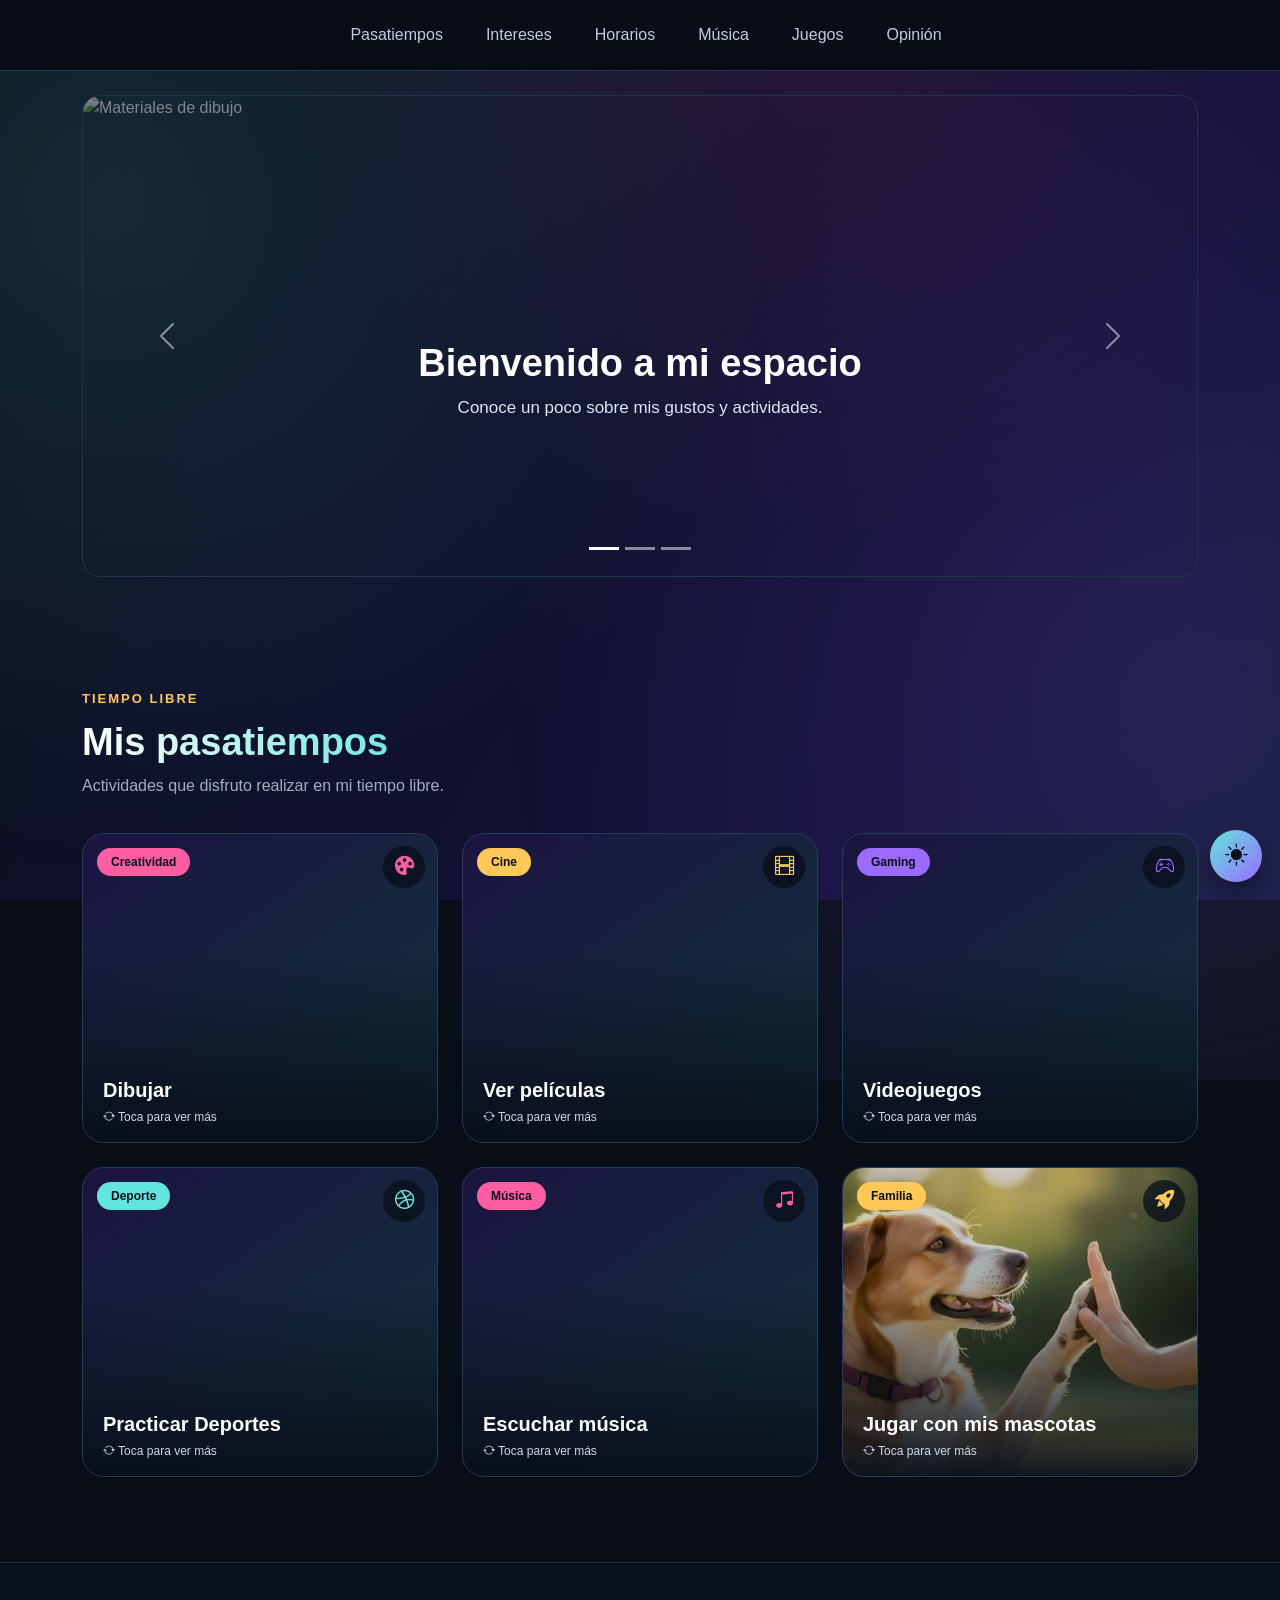
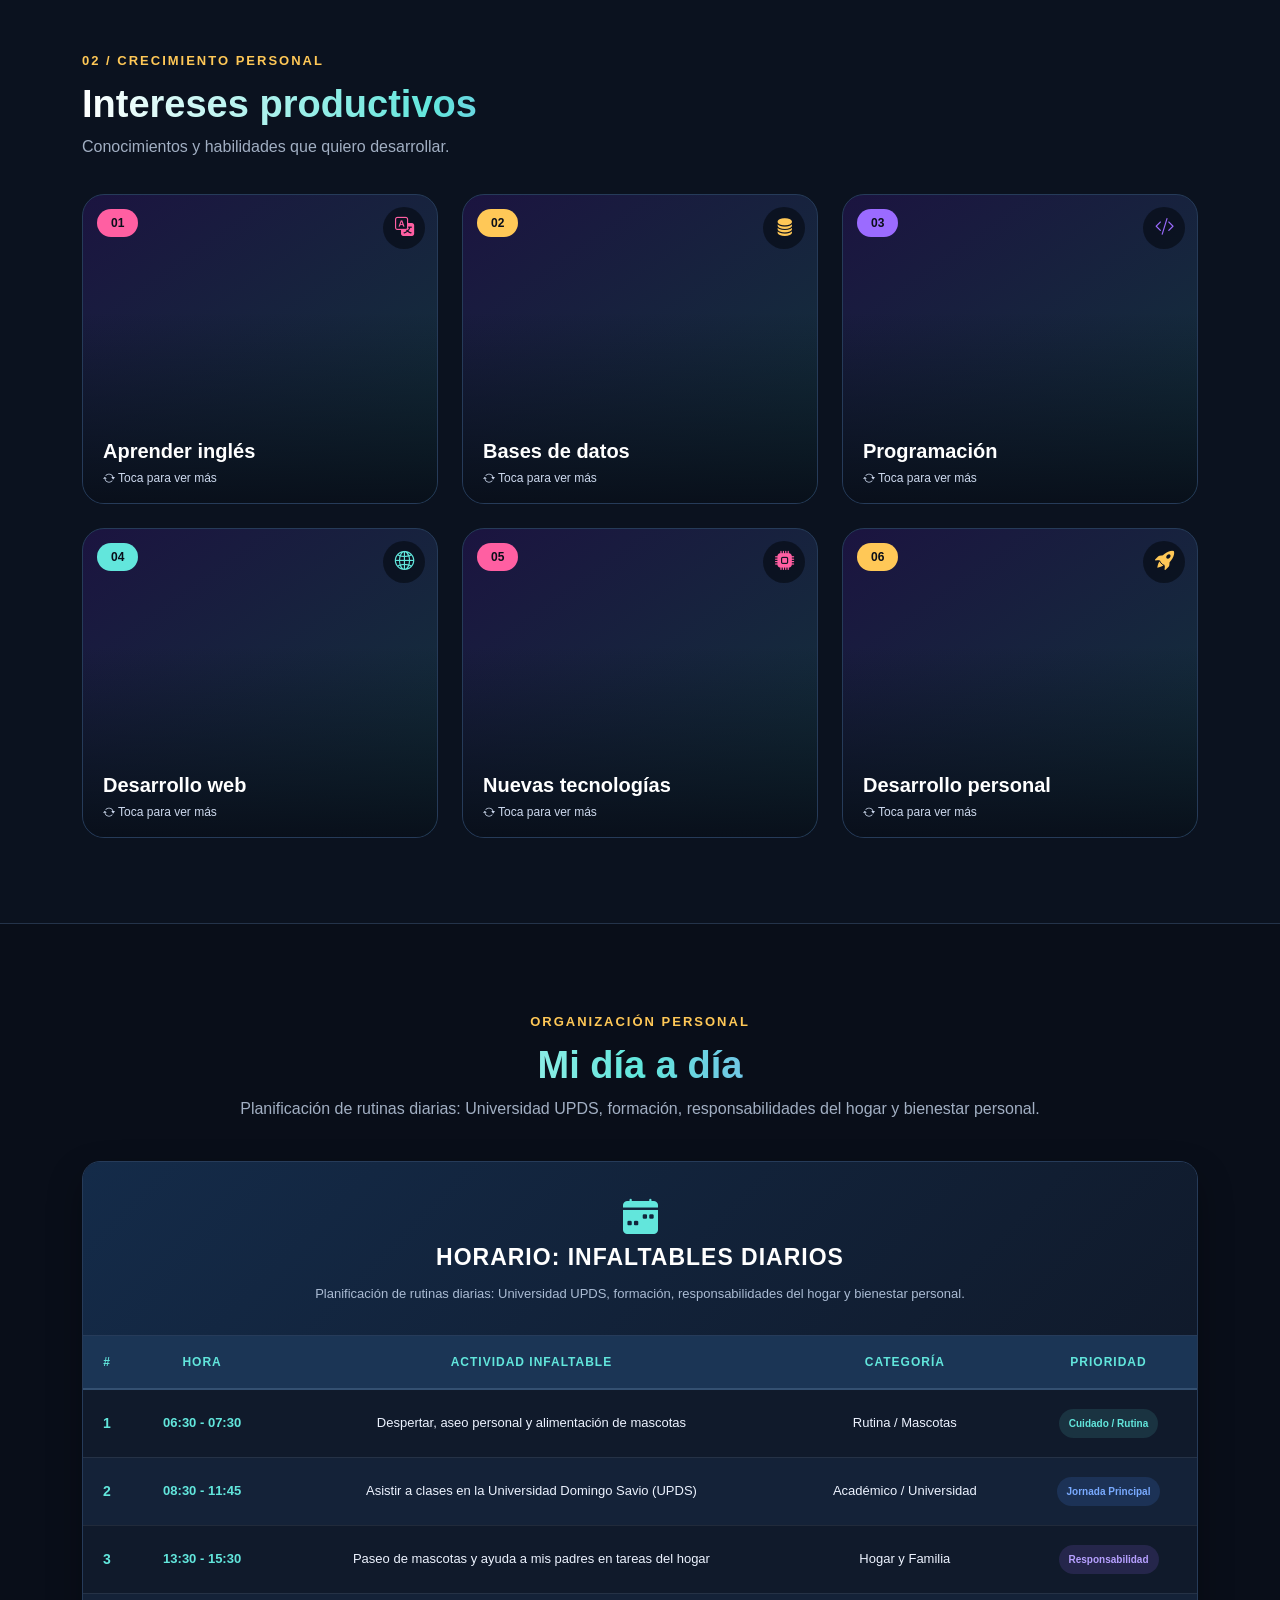
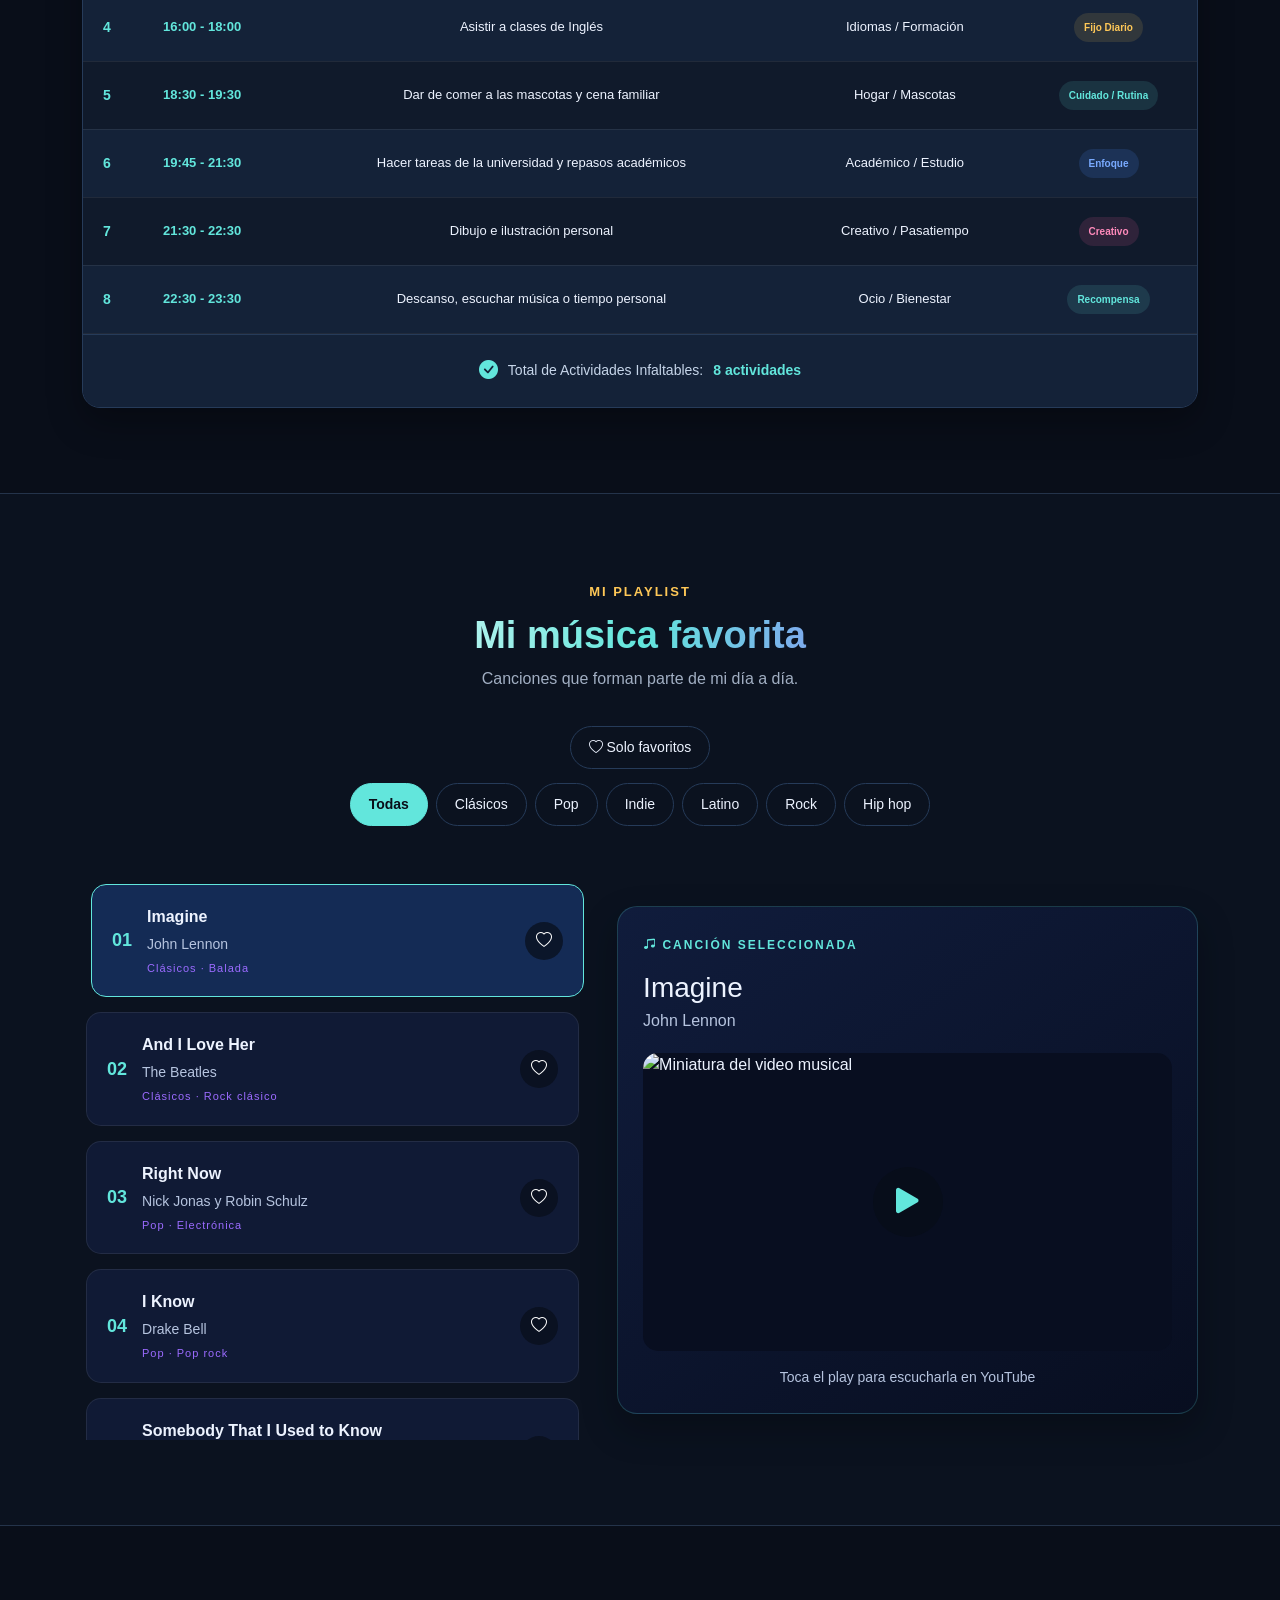
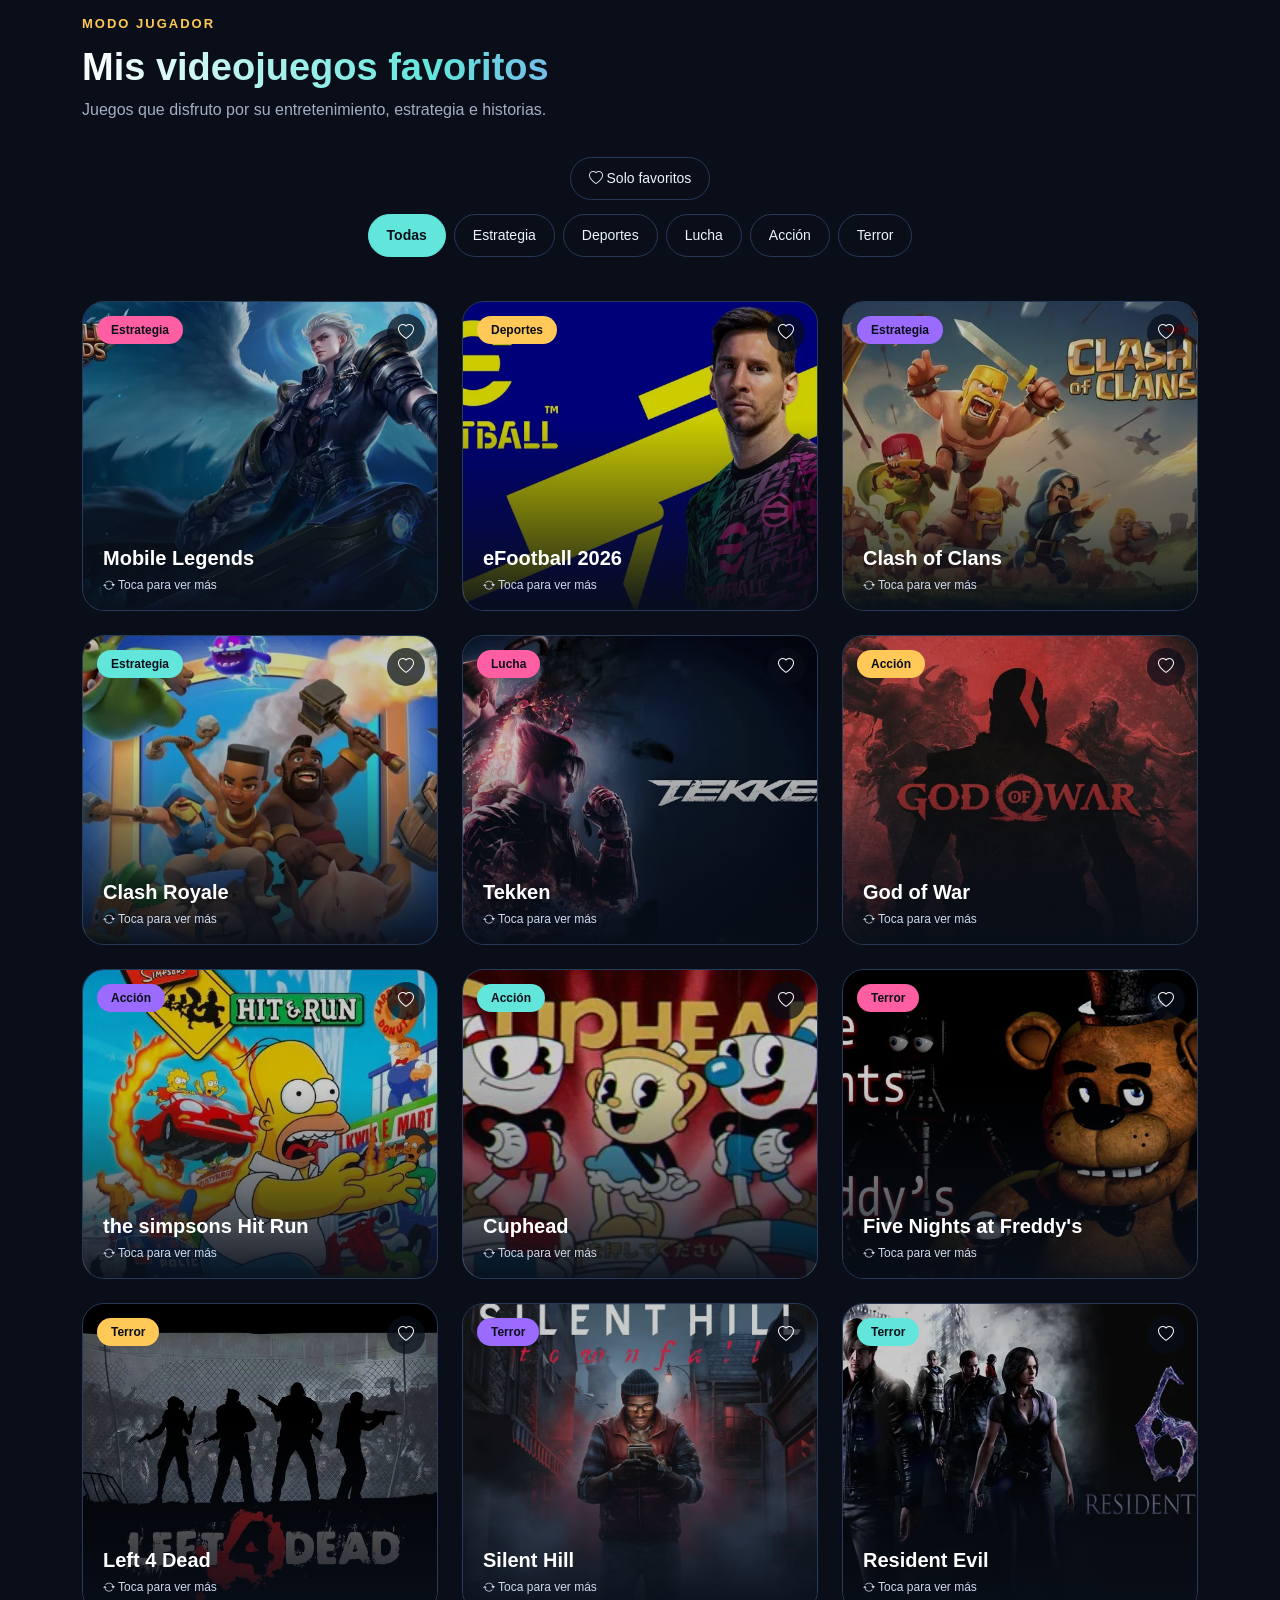
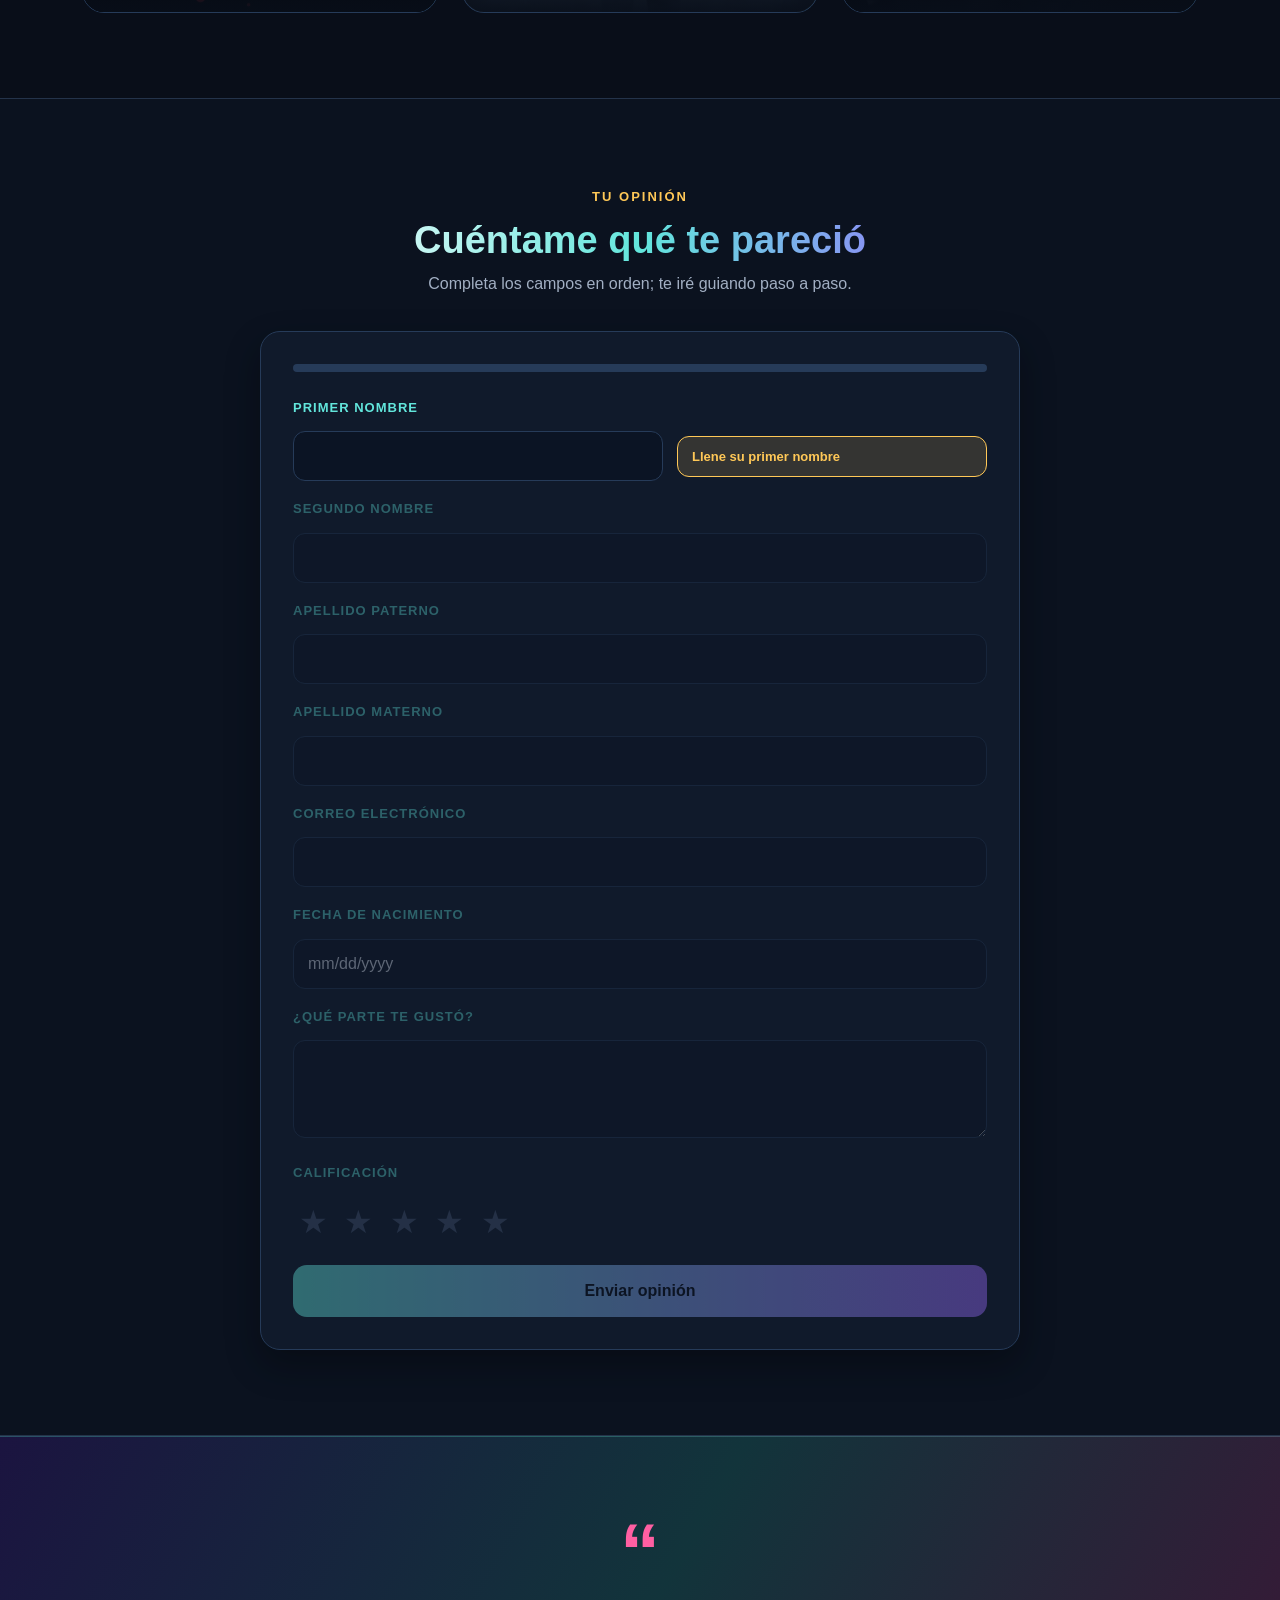
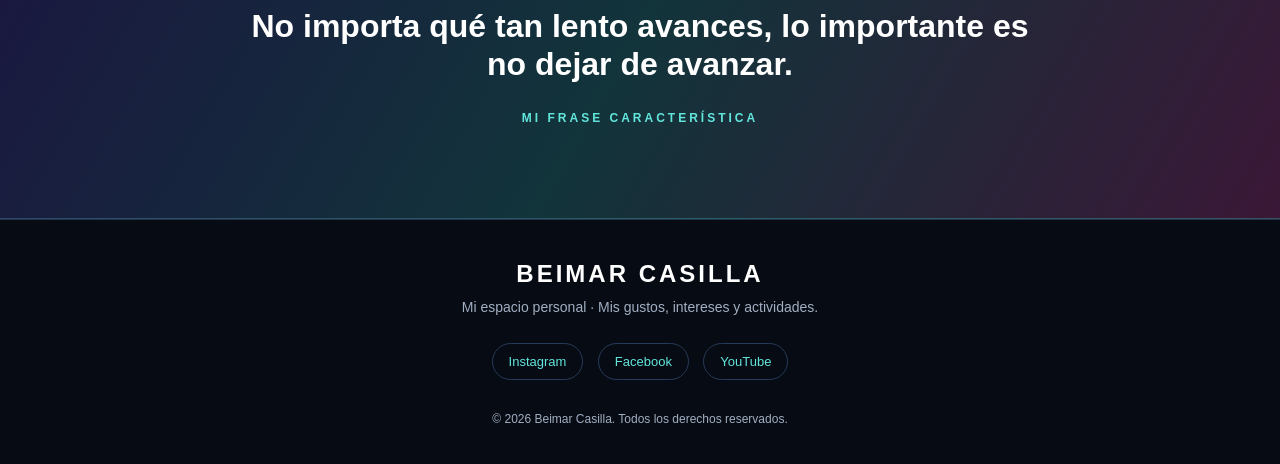
==== commit d099b754: "Add files via upload" ====
--- a/index.html
+++ b/index.html
@@ -1,21 +1,29 @@
 <!DOCTYPE html>
-<html lang="es">
+<html lang="es" data-tema="oscuro">
 <head>
     <meta charset="UTF-8">
     <meta name="viewport" content="width=device-width, initial-scale=1.0">
     <meta name="referrer" content="strict-origin-when-cross-origin">
     <title>Mi página personal</title>
 
-    <!-- Bootstrap CSS -->
+    <!-- Bootstrap CSS: rejilla, tarjetas, navbar y carrusel -->
     <link href="https://cdn.jsdelivr.net/npm/bootstrap@5.3.8/dist/css/bootstrap.min.css" rel="stylesheet">
-    <!-- Bootstrap iconos -->
+    <!-- Bootstrap Icons: íconos (corazón, play, etc.) -->
     <link rel="stylesheet" href="https://cdn.jsdelivr.net/npm/bootstrap-icons@1.13.1/font/bootstrap-icons.min.css">
-    <!-- CSS personalizado -->
+    <!-- CSS principal (el tuyo, sin cambios) -->
     <link rel="stylesheet" href="css/estilo.css">
+    <link rel="stylesheet" href="css/efectos.css">
+    <!-- CSS nuevo: tema claro, filtros, tarjetas que se voltean y formulario.
+         Debe ir DESPUÉS de estilo.css para poder sobrescribirlo. -->
+    <link rel="stylesheet" href="css/extra.css">
 </head>
 <body>
 
-<!-- BARRA DE NAVEGACIÓN -->
+<!-- =====================================================
+     BLOQUE 1: BARRA DE NAVEGACIÓN
+     Menú fijo arriba; en celular se colapsa en hamburguesa.
+     Cada enlace "#id" baja a la sección con ese id.
+====================================================== -->
 <nav class="navbar navbar-expand-lg navbar-dark sticky-top">
     <div class="container">
         <button class="navbar-toggler ms-auto" type="button" data-bs-toggle="collapse"
@@ -31,43 +39,46 @@
                 <li class="nav-item"><a class="nav-link" href="#horarios">Horarios</a></li>
                 <li class="nav-item"><a class="nav-link" href="#musica">Música</a></li>
                 <li class="nav-item"><a class="nav-link" href="#juegos">Juegos</a></li>
+                <!-- NUEVO: enlace al formulario de opinión -->
+                <li class="nav-item"><a class="nav-link" href="#opinion">Opinión</a></li>
             </ul>
         </div>
     </div>
 </nav>
 
-<!-- CARRUSEL DE FOTOGRAFÍAS -->
+<!-- =====================================================
+     BLOQUE 2: CARRUSEL DE FOTOGRAFÍAS
+     3 diapositivas con fundido (carousel-fade), indicadores
+     abajo y flechas laterales. Se mueve solo (data-bs-ride).
+====================================================== -->
 <section id="inicio" class="container my-4">
     <div id="miCarrusel" class="carousel slide carousel-fade" data-bs-ride="carousel">
 
+        <!-- Puntitos indicadores -->
         <div class="carousel-indicators">
             <button type="button" data-bs-target="#miCarrusel" data-bs-slide-to="0" class="active" aria-current="true" aria-label="Imagen 1"></button>
             <button type="button" data-bs-target="#miCarrusel" data-bs-slide-to="1" aria-label="Imagen 2"></button>
             <button type="button" data-bs-target="#miCarrusel" data-bs-slide-to="2" aria-label="Imagen 3"></button>
         </div>
 
+        <!-- Diapositivas -->
         <div class="carousel-inner">
             <div class="carousel-item active">
-                <img src="https://images.unsplash.com/photo-1513364776144-60967b0f800f?auto=format&fit=crop&w=1600&q=85"
-                     class="d-block w-100" alt="Materiales de dibujo">
+                <img src="https://images.unsplash.com/photo-1513364776144-60967b0f800f?auto=format&fit=crop&w=1600&q=85" class="d-block w-100" alt="Materiales de dibujo">
                 <div class="carousel-caption">
                     <h2>Bienvenido a mi espacio</h2>
                     <p>Conoce un poco sobre mis gustos y actividades.</p>
                 </div>
             </div>
-
             <div class="carousel-item">
-                <img src="https://images.unsplash.com/photo-1516321318423-f06f85e504b3?auto=format&fit=crop&w=1600&q=85"
-                     class="d-block w-100" alt="Tecnología y aprendizaje">
+                <img src="https://images.unsplash.com/photo-1516321318423-f06f85e504b3?auto=format&fit=crop&w=1600&q=85" class="d-block w-100" alt="Tecnología y aprendizaje">
                 <div class="carousel-caption">
                     <h2>Aprender y crecer</h2>
                     <p>Mis intereses y metas personales.</p>
                 </div>
             </div>
-
             <div class="carousel-item">
-                <img src="https://images.unsplash.com/photo-1511512578047-dfb367046420?auto=format&fit=crop&w=1600&q=85"
-                     class="d-block w-100" alt="Videojuegos">
+                <img src="https://images.unsplash.com/photo-1511512578047-dfb367046420?auto=format&fit=crop&w=1600&q=85" class="d-block w-100" alt="Videojuegos">
                 <div class="carousel-caption">
                     <h2>Disfrutar cada momento</h2>
                     <p>Música, videojuegos y entretenimiento.</p>
@@ -75,407 +86,142 @@
             </div>
         </div>
 
-        <button class="carousel-control-prev" type="button" data-bs-target="#miCarrusel" data-bs-slide="prev">
-            <span class="carousel-control-prev-icon"></span>
-        </button>
-        <button class="carousel-control-next" type="button" data-bs-target="#miCarrusel" data-bs-slide="next">
-            <span class="carousel-control-next-icon"></span>
-        </button>
+        <!-- Flechas anterior / siguiente -->
+        <button class="carousel-control-prev" type="button" data-bs-target="#miCarrusel" data-bs-slide="prev"><span class="carousel-control-prev-icon"></span></button>
+        <button class="carousel-control-next" type="button" data-bs-target="#miCarrusel" data-bs-slide="next"><span class="carousel-control-next-icon"></span></button>
     </div>
 </section>
 
 <main>
 
-    <!-- 1. PASATIEMPOS -->
+    <!-- =====================================================
+         BLOQUE 3: PASATIEMPOS
+         Tarjetas que se voltean, creadas por js/app.js
+         (arreglo "pasatiempos"). col-lg-4 = 3 por fila en PC.
+    ====================================================== -->
     <section id="pasatiempos" class="seccion">
         <div class="container">
             <div class="titulo-seccion">
-                <span> TIEMPO LIBRE</span>
+                <span>TIEMPO LIBRE</span>
                 <h2>Mis pasatiempos</h2>
                 <p>Actividades que disfruto realizar en mi tiempo libre.</p>
             </div>
 
-            <div class="row g-4">
-                <div class="col-12 col-sm-6 col-lg-4">
-                    <div class="card tarjeta h-100">
-                        <img src="https://images.unsplash.com/photo-1513364776144-60967b0f800f?auto=format&fit=crop&w=800&q=80"
-                             class="card-img-top" alt="Materiales para dibujar">
-                        <div class="card-body">
-                            <h5 class="card-title">Dibujar</h5>
-                            <p class="card-text">Me gusta expresar mi creatividad, realizar dibujos y representar ideas mediante el arte.</p>
-                        </div>
-                    </div>
-                </div>
-
-                <div class="col-12 col-sm-6 col-lg-4">
-                    <div class="card tarjeta h-100">
-                        <img src="https://images.unsplash.com/photo-1489599849927-2ee91cede3ba?auto=format&fit=crop&w=800&q=80"
-                             class="card-img-top" alt="Sala de cine">
-                        <div class="card-body">
-                            <h5 class="card-title">Ver películas</h5>
-                            <p class="card-text">Disfruto ver películas, conocer nuevas historias y entretenerme con diferentes géneros cinematográficos.</p>
-                        </div>
-                    </div>
-                </div>
-
-                <div class="col-12 col-sm-6 col-lg-4">
-                    <div class="card tarjeta h-100">
-                        <img src="https://images.unsplash.com/photo-1542751371-adc38448a05e?auto=format&fit=crop&w=800&q=80"
-                             class="card-img-top" alt="Ambiente de videojuegos">
-                        <div class="card-body">
-                            <h5 class="card-title">Videojuegos</h5>
-                            <p class="card-text">Me gusta jugar videojuegos, superar desafíos y disfrutar de experiencias de aventura y estrategia.</p>
-                        </div>
-                    </div>
-                </div>
-
-                <div class="col-12 col-sm-6 col-lg-4">
-                    <div class="card tarjeta h-100">
-                        <img src="https://images.unsplash.com/photo-1521412644187-c49fa049e84d?auto=format&fit=crop&w=800&q=80"
-                             class="card-img-top" alt="Balón de fútbol">
-                        <div class="card-body">
-                            <h5 class="card-title">Practicar fútbol</h5>
-                            <p class="card-text">Me gusta practicar deportes, especialmente el fútbol, porque me ayuda a mantenerme activo y compartir con otras personas.</p>
-                        </div>
-                    </div>
-                </div>
-
-                <div class="col-12 col-sm-6 col-lg-4">
-                    <div class="card tarjeta h-100">
-                        <img src="https://images.unsplash.com/photo-1511379938547-c1f69419868d?auto=format&fit=crop&w=800&q=80"
-                             class="card-img-top" alt="Estudio de música">
-                        <div class="card-body">
-                            <h5 class="card-title">Escuchar música</h5>
-                            <p class="card-text">La música me acompaña en diferentes momentos y me permite relajarme y disfrutar de mi tiempo.</p>
-                        </div>
-                    </div>
-                </div>
-            </div>
-        </div>
-    </section>
-
-    <!-- 2. INTERESES PRODUCTIVOS -->
-   <!-- =====================================================
-     2. INTERESES PRODUCTIVOS (con imágenes)
-     Reemplaza TODA tu <section id="intereses"> actual.
-     Efecto: 6 tarjetas con foto, ícono, número y texto.
-     col-lg-4 = 3 tarjetas por fila en PC (2 filas);
-     col-md-6 = 2 por fila en tablet; col-12 = 1 en celular.
-====================================================== -->
-<section id="intereses" class="seccion seccion-alternativa">
-    <div class="container">
-
-        <!-- Encabezado de la sección -->
-        <div class="titulo-seccion">
-            <span>02 / CRECIMIENTO PERSONAL</span>
-            <h2>Intereses productivos</h2>
-            <p>Conocimientos y habilidades que quiero desarrollar.</p>
-        </div>
-
-        <div class="row g-4">
-
-            <!-- Tarjeta 1: cada tarjeta tiene imagen + insignia + texto -->
-            <div class="col-12 col-md-6 col-lg-4">
-                <article class="interes">
-                    <!-- Contenedor de la foto: recorta y permite el zoom al pasar el cursor -->
-                    <div class="interes-img">
-                        <img src="https://images.unsplash.com/photo-1546410531-bb4caa6b424d?auto=format&fit=crop&w=800&q=80"
-                             alt="Aprender inglés">
-                        <!-- Insignia circular con ícono, montada sobre la esquina de la foto -->
-                        <span class="interes-icono"><i class="bi bi-translate"></i></span>
-                    </div>
-                    <div class="interes-texto">
-                        <div class="numero">01</div>
-                        <h5>Aprender inglés</h5>
-                        <p>Mejorar mi vocabulario, pronunciación y capacidad de comunicación.</p>
-                    </div>
-                </article>
-            </div>
-
-            <!-- Tarjeta 2 -->
-            <div class="col-12 col-md-6 col-lg-4">
-                <article class="interes">
-                    <div class="interes-img">
-                        <img src="https://images.unsplash.com/photo-1558494949-ef010cbdcc31?auto=format&fit=crop&w=800&q=80"
-                             alt="Bases de datos">
-                        <span class="interes-icono"><i class="bi bi-database-fill"></i></span>
-                    </div>
-                    <div class="interes-texto">
-                        <div class="numero">02</div>
-                        <h5>Bases de datos</h5>
-                        <p>Aprender a diseñar, organizar y administrar información.</p>
-                    </div>
-                </article>
-            </div>
-
-            <!-- Tarjeta 3 -->
-            <div class="col-12 col-md-6 col-lg-4">
-                <article class="interes">
-                    <div class="interes-img">
-                        <img src="https://images.unsplash.com/photo-1461749280684-dccba630e2f6?auto=format&fit=crop&w=800&q=80"
-                             alt="Programación">
-                        <span class="interes-icono"><i class="bi bi-code-slash"></i></span>
-                    </div>
-                    <div class="interes-texto">
-                        <div class="numero">03</div>
-                        <h5>Programación</h5>
-                        <p>Desarrollar mi lógica y aprender diferentes lenguajes de programación.</p>
-                    </div>
-                </article>
-            </div>
-
-            <!-- Tarjeta 4 -->
-            <div class="col-12 col-md-6 col-lg-4">
-                <article class="interes">
-                    <div class="interes-img">
-                        <img src="https://images.unsplash.com/photo-1517694712202-14dd9538aa97?auto=format&fit=crop&w=800&q=80"
-                             alt="Desarrollo web">
-                        <span class="interes-icono"><i class="bi bi-globe2"></i></span>
-                    </div>
-                    <div class="interes-texto">
-                        <div class="numero">04</div>
-                        <h5>Desarrollo web</h5>
-                        <p>Crear páginas web utilizando HTML, CSS, Bootstrap y otras tecnologías.</p>
-                    </div>
-                </article>
-            </div>
-
-            <!-- Tarjeta 5 -->
-            <div class="col-12 col-md-6 col-lg-4">
-                <article class="interes">
-                    <div class="interes-img">
-                        <img src="https://images.unsplash.com/photo-1677442136019-21780ecad995?auto=format&fit=crop&w=800&q=80"
-                             alt="Nuevas tecnologías">
-                        <span class="interes-icono"><i class="bi bi-cpu-fill"></i></span>
-                    </div>
-                    <div class="interes-texto">
-                        <div class="numero">05</div>
-                        <h5>Nuevas tecnologías</h5>
-                        <p>Conocer herramientas digitales, inteligencia artificial y tendencias tecnológicas.</p>
-                    </div>
-                </article>
-            </div>
-
-            <!-- Tarjeta 6 -->
-            <div class="col-12 col-md-6 col-lg-4">
-                <article class="interes">
-                    <div class="interes-img">
-                        <img src="https://images.unsplash.com/photo-1488190211105-8b0e65b80b4e?auto=format&fit=crop&w=800&q=80"
-                             alt="Desarrollo personal">
-                        <span class="interes-icono"><i class="bi bi-rocket-takeoff-fill"></i></span>
-                    </div>
-                    <div class="interes-texto">
-                        <div class="numero">06</div>
-                        <h5>Desarrollo personal</h5>
-                        <p>Fortalecer mi disciplina, creatividad, responsabilidad y pensamiento lógico.</p>
-                    </div>
-                </article>
-            </div>
-
-        </div>
-    </div>
-</section>
-
-    <!-- 3. HORARIOS -->
+            <div class="row g-4" id="grid-pasatiempos"></div>
+        </div>
+    </section>
+
+    <!-- =====================================================
+         BLOQUE 4: INTERESES PRODUCTIVOS
+         Tarjetas que se voltean, creadas por js/app.js
+         (arreglo "intereses"). El color de acento rota por tarjeta.
+    ====================================================== -->
+    <section id="intereses" class="seccion seccion-alternativa">
+        <div class="container">
+            <div class="titulo-seccion">
+                <span>02 / CRECIMIENTO PERSONAL</span>
+                <h2>Intereses productivos</h2>
+                <p>Conocimientos y habilidades que quiero desarrollar.</p>
+            </div>
+
+            <div class="row g-4" id="grid-intereses"></div>
+        </div>
+    </section>
+
+    <!-- =====================================================
+         BLOQUE 5: HORARIOS
+         Tabla "Infaltables diarios" con hora, actividad,
+         categoría y una etiqueta de color por prioridad.
+         table-responsive permite deslizar la tabla en celular.
+    ====================================================== -->
     <section id="horarios" class="seccion">
         <div class="container">
-
-            <div class="titulo-seccion text-center">
+            <div class="titulo-seccion text-center mx-auto">
                 <span class="etiqueta-seccion">ORGANIZACIÓN PERSONAL</span>
                 <h2>Mi día a día</h2>
-                <p>Una rutina para aprender, crecer y alcanzar mis objetivos.</p>
-            </div>
-
-            <div class="row g-3 mb-5">
-                <div class="col-12 col-md-6">
-                    <div class="resumen-horario">
-                        <div class="resumen-icono"><i class="bi bi-sunrise-fill"></i></div>
-                        <div><span>Comienzo del día</span><h3>06:30 AM</h3></div>
-                    </div>
-                </div>
-                <div class="col-12 col-md-6">
-                    <div class="resumen-horario">
-                        <div class="resumen-icono"><i class="bi bi-moon-stars-fill"></i></div>
-                        <div><span>Final del día</span><h3>10:00 PM</h3></div>
-                    </div>
-                </div>
-            </div>
-
-            <div class="timeline">
-
-                <div class="timeline-item">
-                    <div class="timeline-hora">06:30</div>
-                    <div class="timeline-punto"></div>
-                    <div class="timeline-contenido">
-                        <i class="bi bi-sunrise-fill"></i>
-                        <div><h5>Despertar</h5><p>Comenzar el día con energía.</p></div>
-                        <span class="actividad-tag">Mañana</span>
-                    </div>
-                </div>
-
-                <div class="timeline-item">
-                    <div class="timeline-hora">07:00</div>
-                    <div class="timeline-punto"></div>
-                    <div class="timeline-contenido">
-                        <i class="bi bi-cup-hot-fill"></i>
-                        <div><h5>Desayunar</h5><p>Prepararme para comenzar mis actividades.</p></div>
-                        <span class="actividad-tag">Mañana</span>
-                    </div>
-                </div>
-
-                <div class="timeline-item">
-                    <div class="timeline-hora">08:30</div>
-                    <div class="timeline-punto"></div>
-                    <div class="timeline-contenido">
-                        <i class="bi bi-mortarboard-fill"></i>
-                        <div><h5>Universidad</h5><p>Asistir a clases y adquirir nuevos conocimientos.</p></div>
-                        <span class="actividad-tag">Estudios</span>
-                    </div>
-                </div>
-
-                <div class="timeline-item">
-                    <div class="timeline-hora">13:00</div>
-                    <div class="timeline-punto"></div>
-                    <div class="timeline-contenido">
-                        <i class="bi bi-egg-fried"></i>
-                        <div><h5>Almuerzo y descanso</h5><p>Tomar un descanso y recuperar energías.</p></div>
-                        <span class="actividad-tag">Tarde</span>
-                    </div>
-                </div>
-
-                <div class="timeline-item">
-                    <div class="timeline-hora">15:00</div>
-                    <div class="timeline-punto"></div>
-                    <div class="timeline-contenido">
-                        <i class="bi bi-laptop-fill"></i>
-                        <div><h5>Estudiar y practicar</h5><p>Aprender programación y bases de datos.</p></div>
-                        <span class="actividad-tag">Estudios</span>
-                    </div>
-                </div>
-
-                <div class="timeline-item">
-                    <div class="timeline-hora">17:00</div>
-                    <div class="timeline-punto"></div>
-                    <div class="timeline-contenido">
-                        <i class="bi bi-house-heart-fill"></i>
-                        <div><h5>Ayudar a mis padres</h5><p>Compartir tiempo y colaborar en casa.</p></div>
-                        <span class="actividad-tag">Familia</span>
-                    </div>
-                </div>
-
-                <div class="timeline-item">
-                    <div class="timeline-hora">18:30</div>
-                    <div class="timeline-punto"></div>
-                    <div class="timeline-contenido">
-                        <i class="bi bi-translate"></i>
-                        <div><h5>Clases de inglés</h5><p>Practicar y mejorar mi nivel de inglés.</p></div>
-                        <span class="actividad-tag">Aprendizaje</span>
-                    </div>
-                </div>
-
-                <div class="timeline-item">
-                    <div class="timeline-hora">20:00</div>
-                    <div class="timeline-punto"></div>
-                    <div class="timeline-contenido">
-                        <i class="bi bi-journal-check"></i>
-                        <div><h5>Repasar y organizar</h5><p>Revisar lo aprendido y preparar el siguiente día.</p></div>
-                        <span class="actividad-tag">Organización</span>
-                    </div>
-                </div>
-
-                <div class="timeline-item">
-                    <div class="timeline-hora">22:00</div>
-                    <div class="timeline-punto"></div>
-                    <div class="timeline-contenido">
-                        <i class="bi bi-moon-stars-fill"></i>
-                        <div><h5>Hora de dormir</h5><p>Descansar para comenzar un nuevo día.</p></div>
-                        <span class="actividad-tag">Descanso</span>
-                    </div>
-                </div>
-
-            </div>
-
-            <p class="nota-horario text-center mt-4">
-                <i class="bi bi-info-circle"></i>
-                Este es un horario referencial de mi rutina diaria.
-            </p>
-        </div>
-    </section>
-
-    <!-- 4. MÚSICA FAVORITA -->
+                <p>Planificación de rutinas diarias: Universidad UPDS, formación, responsabilidades del hogar y bienestar personal.</p>
+            </div>
+
+            <div class="horario-documento">
+                <div class="horario-titulo">
+                    <i class="bi bi-calendar-week-fill"></i>
+                    <h3>HORARIO: INFALTABLES DIARIOS</h3>
+                    <p>Planificación de rutinas diarias: Universidad UPDS, formación, responsabilidades del hogar y bienestar personal.</p>
+                </div>
+
+                <div class="table-responsive">
+                    <table class="tabla-horario">
+                        <thead>
+                            <tr><th>#</th><th>Hora</th><th>Actividad Infaltable</th><th>Categoría</th><th>Prioridad</th></tr>
+                        </thead>
+                        <tbody>
+                            <tr><td>1</td><td class="hora-horario">06:30 - 07:30</td><td>Despertar, aseo personal y alimentación de mascotas</td><td>Rutina / Mascotas</td><td><span class="prioridad-horario cuidado">Cuidado / Rutina</span></td></tr>
+                            <tr><td>2</td><td class="hora-horario">08:30 - 11:45</td><td>Asistir a clases en la Universidad Domingo Savio (UPDS)</td><td>Académico / Universidad</td><td><span class="prioridad-horario principal">Jornada Principal</span></td></tr>
+                            <tr><td>3</td><td class="hora-horario">13:30 - 15:30</td><td>Paseo de mascotas y ayuda a mis padres en tareas del hogar</td><td>Hogar y Familia</td><td><span class="prioridad-horario responsabilidad">Responsabilidad</span></td></tr>
+                            <tr><td>4</td><td class="hora-horario">16:00 - 18:00</td><td>Asistir a clases de Inglés</td><td>Idiomas / Formación</td><td><span class="prioridad-horario fijo">Fijo Diario</span></td></tr>
+                            <tr><td>5</td><td class="hora-horario">18:30 - 19:30</td><td>Dar de comer a las mascotas y cena familiar</td><td>Hogar / Mascotas</td><td><span class="prioridad-horario cuidado">Cuidado / Rutina</span></td></tr>
+                            <tr><td>6</td><td class="hora-horario">19:45 - 21:30</td><td>Hacer tareas de la universidad y repasos académicos</td><td>Académico / Estudio</td><td><span class="prioridad-horario enfoque">Enfoque</span></td></tr>
+                            <tr><td>7</td><td class="hora-horario">21:30 - 22:30</td><td>Dibujo e ilustración personal</td><td>Creativo / Pasatiempo</td><td><span class="prioridad-horario creativo">Creativo</span></td></tr>
+                            <tr><td>8</td><td class="hora-horario">22:30 - 23:30</td><td>Descanso, escuchar música o tiempo personal</td><td>Ocio / Bienestar</td><td><span class="prioridad-horario recompensa">Recompensa</span></td></tr>
+                        </tbody>
+                    </table>
+                </div>
+
+                <div class="horario-total">
+                    <i class="bi bi-check-circle-fill"></i>
+                    <span>Total de Actividades Infaltables:</span>
+                    <strong>8 actividades</strong>
+                </div>
+            </div>
+        </div>
+    </section>
+
+    <!-- =====================================================
+         BLOQUE 6: MÚSICA FAVORITA (dinámico con JavaScript)
+         - #filtros-musica: app.js dibuja aquí el buscador, el botón
+           de favoritos y los chips de categoría/subcategoría.
+         - #lista-musica: app.js dibuja aquí las canciones.
+         - Reproductor visual: app.js cambia título, artista,
+           miniatura y enlace al elegir una canción.
+    ====================================================== -->
     <section id="musica" class="seccion seccion-alternativa">
         <div class="container">
-
             <div class="titulo-seccion text-center mx-auto">
                 <span class="etiqueta-seccion">MI PLAYLIST</span>
                 <h2>Mi música favorita</h2>
                 <p>Canciones que forman parte de mi día a día.</p>
             </div>
 
+            <!-- Filtros: favoritos y categorías (los crea app.js) -->
+            <div id="filtros-musica" class="filtros"></div>
+
             <div class="contenedor-musica">
-
-                <!-- LISTA DE CANCIONES -->
-                <div class="lista-musica">
-
-                    <button class="cancion activa" data-video="YohoOV_aD74" data-titulo="Imagine" data-artista="John Lennon">
-                        <span class="numero-cancion">01</span>
-                        <span class="datos-cancion"><strong>Imagine</strong><small>John Lennon</small></span>
-                        <i class="bi bi-play-circle-fill"></i>
-                    </button>
-
-                    <button class="cancion" data-video="YjlnSxglonQ" data-titulo="And I Love Her" data-artista="The Beatles">
-                        <span class="numero-cancion">02</span>
-                        <span class="datos-cancion"><strong>And I Love Her</strong><small>The Beatles</small></span>
-                        <i class="bi bi-play-circle-fill"></i>
-                    </button>
-
-                    <button class="cancion" data-video="rGjYjR1eJTY" data-titulo="Right Now" data-artista="Nick Jonas y Robin Schulz">
-                        <span class="numero-cancion">03</span>
-                        <span class="datos-cancion"><strong>Right Now</strong><small>Nick Jonas y Robin Schulz</small></span>
-                        <i class="bi bi-play-circle-fill"></i>
-                    </button>
-
-                    <button class="cancion" data-video="G9XzKlQ7v6s" data-titulo="I Know" data-artista="Drake Bell">
-                        <span class="numero-cancion">04</span>
-                        <span class="datos-cancion"><strong>I Know</strong><small>Drake Bell</small></span>
-                        <i class="bi bi-play-circle-fill"></i>
-                    </button>
-
-                </div>
-
-                <!-- REPRODUCTOR VISUAL -->
+                <!-- Lista de canciones (la crea app.js) -->
+                <div class="lista-musica" id="lista-musica"></div>
+
+                <!-- Reproductor visual -->
                 <div class="reproductor-musica">
-
-                    <span class="etiqueta-reproductor">
-                        <i class="bi bi-music-note-beamed"></i> CANCIÓN SELECCIONADA
-                    </span>
-
+                    <span class="etiqueta-reproductor"><i class="bi bi-music-note-beamed"></i> CANCIÓN SELECCIONADA</span>
                     <h3 id="titulo-cancion">Imagine</h3>
                     <p id="artista-cancion">John Lennon</p>
-
                     <div class="portada-musica">
-                        <img id="portada-video"
-                             src="https://img.youtube.com/vi/YohoOV_aD74/hqdefault.jpg"
-                             alt="Miniatura del video musical">
-
-                        <a id="escuchar-youtube"
-                           href="https://www.youtube.com/watch?v=YohoOV_aD74"
-                           target="_blank"
-                           rel="noopener noreferrer"
-                           class="icono-portada"
-                           aria-label="Escuchar canción en YouTube">
-                            <i class="bi bi-play-fill"></i>
-                        </a>
+                        <img id="portada-video" src="https://img.youtube.com/vi/YohoOV_aD74/hqdefault.jpg" alt="Miniatura del video musical">
+                        <a id="escuchar-youtube" href="https://www.youtube.com/watch?v=YohoOV_aD74"
+                           target="_blank" rel="noopener noreferrer" class="icono-portada"
+                           aria-label="Escuchar canción en YouTube"><i class="bi bi-play-fill"></i></a>
                     </div>
-
                     <small class="pista-play">Toca el play para escucharla en YouTube</small>
-
-                </div>
-            </div>
-        </div>
-    </section>
-
-    <!-- 5. VIDEOJUEGOS FAVORITOS -->
+                </div>
+            </div>
+        </div>
+    </section>
+
+    <!-- =====================================================
+         BLOQUE 7: VIDEOJUEGOS FAVORITOS (dinámico con JavaScript)
+         - #filtros-juegos: buscador, favoritos y categorías.
+         - #grid-juegos: app.js crea las tarjetas que se voltean.
+         Los juegos se editan en el arreglo "juegos" de js/app.js.
+    ====================================================== -->
     <section id="juegos" class="seccion">
         <div class="container">
             <div class="titulo-seccion">
@@ -484,61 +230,96 @@
                 <p>Juegos que disfruto por su entretenimiento, estrategia e historias.</p>
             </div>
 
-            <div class="row g-4">
-                <div class="col-12 col-sm-6 col-lg-4">
-                    <div class="card tarjeta-juego h-100">
-                        <img src="img/mobil.jpg" class="card-img-top" alt="Mobile Legends">
-                        <div class="card-body">
-                            <h5 class="card-title">Mobile Legends</h5>
-                            <p class="card-text">Un juego de estrategia y batallas donde el trabajo en equipo es importante.</p>
+            <div id="filtros-juegos" class="filtros"></div>
+            <div class="row g-4" id="grid-juegos"></div>
+        </div>
+    </section>
+
+    <!-- =====================================================
+         BLOQUE 8: FORMULARIO DE OPINIÓN (validación paso a paso)
+         Cada campo vive en un .grupo con: etiqueta, campo y un
+         <div class="aviso"> donde app.js muestra la alerta al lado.
+         - novalidate: desactiva los mensajes del navegador para
+           usar nuestras alertas.
+         - Barra de progreso: crece según los campos completados.
+         - El botón Enviar se activa al completar los 8 pasos.
+    ====================================================== -->
+    <section id="opinion" class="seccion seccion-alternativa">
+        <div class="container">
+            <div class="titulo-seccion text-center mx-auto">
+                <span class="etiqueta-seccion">TU OPINIÓN</span>
+                <h2>Cuéntame qué te pareció</h2>
+                <p>Completa los campos en orden; te iré guiando paso a paso.</p>
+            </div>
+
+            <form id="form-opinion" class="form-caja" novalidate>
+                <div class="progreso"><div id="progreso-form"></div></div>
+
+                <div class="grupo" id="g-nombre1">
+                    <label for="nombre1">PRIMER NOMBRE</label>
+                    <div class="campo"><input id="nombre1" maxlength="30" autocomplete="given-name"></div>
+                    <div class="aviso"></div>
+                </div>
+                <div class="grupo" id="g-nombre2">
+                    <label for="nombre2">SEGUNDO NOMBRE</label>
+                    <div class="campo"><input id="nombre2" maxlength="30"></div>
+                    <div class="aviso"></div>
+                </div>
+                <div class="grupo" id="g-apPaterno">
+                    <label for="apPaterno">APELLIDO PATERNO</label>
+                    <div class="campo"><input id="apPaterno" maxlength="30" autocomplete="family-name"></div>
+                    <div class="aviso"></div>
+                </div>
+                <div class="grupo" id="g-apMaterno">
+                    <label for="apMaterno">APELLIDO MATERNO</label>
+                    <div class="campo"><input id="apMaterno" maxlength="30"></div>
+                    <div class="aviso"></div>
+                </div>
+                <div class="grupo" id="g-correo">
+                    <label for="correo">CORREO ELECTRÓNICO</label>
+                    <div class="campo"><input id="correo" type="email" maxlength="60" autocomplete="email"></div>
+                    <div class="aviso"></div>
+                </div>
+                <div class="grupo" id="g-fecha">
+                    <label for="fecha">FECHA DE NACIMIENTO</label>
+                    <div class="campo">
+                        <input id="fecha" type="date" min="1900-01-01">
+                        <small id="edad-calculada"></small>  <!-- app.js escribe aquí la edad -->
+                    </div>
+                    <div class="aviso"></div>
+                </div>
+                <div class="grupo" id="g-comentario">
+                    <label for="comentario">¿QUÉ PARTE TE GUSTÓ?</label>
+                    <div class="campo"><textarea id="comentario" rows="3" maxlength="300"></textarea></div>
+                    <div class="aviso"></div>
+                </div>
+
+                <!-- Calificación: 5 estrellas + input oculto que guarda el valor -->
+                <div class="grupo" id="g-calificacion">
+                    <label>CALIFICACIÓN</label>
+                    <div class="campo">
+                        <input type="hidden" id="calificacion" value="0">
+                        <div id="estrellas">
+                            <button type="button" data-v="1">★</button>
+                            <button type="button" data-v="2">★</button>
+                            <button type="button" data-v="3">★</button>
+                            <button type="button" data-v="4">★</button>
+                            <button type="button" data-v="5">★</button>
                         </div>
                     </div>
-                </div>
-
-                <div class="col-12 col-sm-6 col-lg-4">
-                    <div class="card tarjeta-juego h-100">
-                        <img src="img/efootbal.jpg" class="card-img-top" alt="eFootball 2026">
-                        <div class="card-body">
-                            <h5 class="card-title">eFootball 2026</h5>
-                            <p class="card-text">Un juego de fútbol que combina competencia, táctica y habilidad.</p>
-                        </div>
-                    </div>
-                </div>
-
-                <div class="col-12 col-sm-6 col-lg-4">
-                    <div class="card tarjeta-juego h-100">
-                        <img src="img/clash_of_clans.jpg" class="card-img-top" alt="Clash of Clans">
-                        <div class="card-body">
-                            <h5 class="card-title">Clash of Clans</h5>
-                            <p class="card-text">Construcción, estrategia y batallas para desarrollar mi aldea.</p>
-                        </div>
-                    </div>
-                </div>
-
-                <div class="col-12 col-sm-6 col-lg-4">
-                    <div class="card tarjeta-juego h-100">
-                        <img src="img/teken.jpg" class="card-img-top" alt="Tekken">
-                        <div class="card-body">
-                            <h5 class="card-title">Tekken</h5>
-                            <p class="card-text">Combates entre personajes donde la técnica y los reflejos son importantes.</p>
-                        </div>
-                    </div>
-                </div>
-
-                <div class="col-12 col-sm-6 col-lg-4">
-                    <div class="card tarjeta-juego h-100">
-                        <img src="img/good_of_war.jpg" class="card-img-top" alt="God of War">
-                        <div class="card-body">
-                            <h5 class="card-title">God of War</h5>
-                            <p class="card-text">Una aventura llena de acción, mitología y grandes historias.</p>
-                        </div>
-                    </div>
-                </div>
-            </div>
-        </div>
-    </section>
-
-    <!-- 6. FRASE CARACTERÍSTICA -->
+                    <div class="aviso"></div>
+                </div>
+
+                <button type="submit" id="btn-enviar" disabled>Enviar opinión</button>
+                <div id="exito"></div>  <!-- mensaje de éxito al enviar -->
+            </form>
+        </div>
+    </section>
+
+    <!-- =====================================================
+         BLOQUE 9: FRASE CARACTERÍSTICA
+         Banda con degradado, comilla decorativa y la frase.
+    ====================================================== -->
     <section class="seccion-frase">
         <div class="container text-center">
             <div class="comilla">“</div>
@@ -549,46 +330,37 @@
 
 </main>
 
-<!-- PIE DE PÁGINA -->
+<!-- =====================================================
+     BLOQUE 10: PIE DE PÁGINA
+     Nombre, descripción, enlaces a redes y copyright.
+====================================================== -->
 <footer class="footer">
     <div class="container text-center">
-        <h4>BEIMAR CASILLA </h4>
+        <h4>BEIMAR CASILLA</h4>
         <p>Mi espacio personal · Mis gustos, intereses y actividades.</p>
-
         <div class="redes">
             <a href="https://www.instagram.com/" target="_blank" rel="noopener">Instagram</a>
             <a href="https://www.facebook.com/" target="_blank" rel="noopener">Facebook</a>
             <a href="https://www.youtube.com/" target="_blank" rel="noopener">YouTube</a>
         </div>
-
-        <p class="copyright">© 2026 Beimar casilla . Todos los derechos reservados.</p>
+        <p class="copyright">© 2026 Beimar Casilla. Todos los derechos reservados.</p>
     </div>
 </footer>
 
-<!-- Bootstrap JavaScript -->
+<!-- =====================================================
+     BLOQUE 11: BOTÓN FLOTANTE DE MODO OSCURO / CLARO
+     app.js le pone el ícono (sol o luna) y escucha el clic.
+====================================================== -->
+<button id="btn-tema" type="button" aria-label="Cambiar tema"></button>
+
+<!-- =====================================================
+     BLOQUE 12: SCRIPTS
+     1) Bootstrap (carrusel y menú hamburguesa)
+     2) app.js (tema, favoritos, filtros, tarjetas y formulario)
+====================================================== -->
 <script src="https://cdn.jsdelivr.net/npm/bootstrap@5.3.8/dist/js/bootstrap.bundle.min.js"></script>
-
-<script>
-    const canciones = document.querySelectorAll(".cancion");
-    const portada = document.getElementById("portada-video");
-    const titulo = document.getElementById("titulo-cancion");
-    const artista = document.getElementById("artista-cancion");
-    const enlaceYoutube = document.getElementById("escuchar-youtube");
-
-    canciones.forEach(cancion => {
-        cancion.addEventListener("click", function () {
-            const video = this.dataset.video;
-
-            portada.src = `https://img.youtube.com/vi/${video}/hqdefault.jpg`;
-            titulo.textContent = this.dataset.titulo;
-            artista.textContent = this.dataset.artista;
-            enlaceYoutube.href = `https://www.youtube.com/watch?v=${video}`;
-
-            canciones.forEach(item => item.classList.remove("activa"));
-            this.classList.add("activa");
-        });
-    });
-</script>
+<script src="js/app.js"></script>
+<script src="js/efectos.js"></script>
 
 </body>
 </html>
--- a/css/estilo.css
+++ b/css/estilo.css
@@ -336,178 +336,219 @@
 .col-md-6:nth-child(3n)   .interes { --acento: var(--violeta); }
 
 /* =====================================================
-   HORARIOS (MI DÍA A DÍA)
-   Pertenece a: <section id="horarios">.
-===================================================== */
-
-/* Efecto: centra el encabezado de esta sección. */
+   HORARIO: INFALTABLES DIARIOS
+   Mantiene el formato de tabla del documento original.
+===================================================== */
+
 #horarios .titulo-seccion {
-    text-align: center;
     width: 100%;
+    max-width: 800px;
     margin-left: auto;
     margin-right: auto;
-}
-
-/* Efecto: etiqueta pequeña amarilla ("ORGANIZACIÓN PERSONAL"). */
+    text-align: center;
+}
+
 .etiqueta-seccion {
     color: var(--amarillo);
-    font-size: 0.8rem;
-    font-weight: 700;
+    font-size: 13px;
+    font-weight: bold;
     letter-spacing: 3px;
 }
 
-/* --- Tarjetas de resumen (comienzo y final del día) --- */
-
-/* Efecto: tarjeta con degradado, borde celeste tenue; ícono a
-   la izquierda y texto a la derecha. */
-.resumen-horario {
+/* DOCUMENTO DEL HORARIO */
+.horario-documento {
+    width: 100%;
+    margin: 40px auto 0;
+    background: #101a2b;
+    border: 1px solid #263b59;
+    border-radius: 18px;
+    overflow: hidden;
+    box-shadow: 0 15px 35px rgba(0, 0, 0, 0.3);
+}
+
+/* ENCABEZADO */
+.horario-titulo {
+    text-align: center;
+    padding: 30px 20px;
+    background: linear-gradient(135deg, #142b49, #101a2b);
+    border-bottom: 1px solid #263b59;
+}
+
+.horario-titulo i {
+    color: var(--celeste);
+    font-size: 35px;
+    margin-bottom: 12px;
+}
+
+.horario-titulo h3 {
+    color: white;
+    font-size: 23px;
+    font-weight: bold;
+    letter-spacing: 1px;
+    margin: 0 0 12px;
+}
+
+.horario-titulo p {
+    color: #aabbd3;
+    font-size: 13px;
+    margin: 0;
+    line-height: 1.6;
+}
+
+/* TABLA */
+.tabla-horario {
+    width: 100%;
+    min-width: 850px;
+    border-collapse: collapse;
+    color: var(--texto);
+}
+
+/* CABECERA DE COLUMNAS */
+.tabla-horario thead {
+    background: #1b3555;
+}
+
+.tabla-horario th {
+    padding: 17px 14px;
+    color: var(--celeste);
+    font-size: 12px;
+    font-weight: bold;
+    text-transform: uppercase;
+    letter-spacing: 1px;
+    text-align: center;
+    border-bottom: 2px solid #345071;
+}
+
+/* CELDAS */
+.tabla-horario td {
+    padding: 19px 14px;
+    font-size: 13px;
+    text-align: center;
+    vertical-align: middle;
+    line-height: 1.5;
+    border-bottom: 1px solid rgba(255, 255, 255, 0.07);
+}
+
+/* FILAS ALTERNADAS */
+.tabla-horario tbody tr {
+    background: #101a2b;
+    transition: 0.25s;
+}
+
+.tabla-horario tbody tr:nth-child(even) {
+    background: #142238;
+}
+
+/* EFECTO AL PASAR EL CURSOR */
+.tabla-horario tbody tr:hover {
+    background: #1b3555;
+}
+
+/* NUMERACIÓN */
+.tabla-horario tbody td:first-child {
+    color: var(--celeste);
+    font-weight: bold;
+    font-size: 14px;
+}
+
+/* HORAS */
+.hora-horario {
+    color: var(--celeste);
+    font-weight: bold;
+    white-space: nowrap;
+}
+
+/* PRIORIDADES */
+.prioridad-horario {
+    display: inline-block;
+    padding: 7px 10px;
+    border-radius: 20px;
+    font-size: 10px;
+    font-weight: bold;
+    white-space: nowrap;
+}
+
+.cuidado {
+    color: #62e6dc;
+    background: rgba(98, 230, 220, 0.12);
+}
+
+.principal {
+    color: #79aaff;
+    background: rgba(76, 141, 255, 0.15);
+}
+
+.responsabilidad {
+    color: #b6a0ff;
+    background: rgba(155, 107, 255, 0.15);
+}
+
+.fijo {
+    color: #ffc857;
+    background: rgba(255, 200, 87, 0.12);
+}
+
+.enfoque {
+    color: #79aaff;
+    background: rgba(76, 141, 255, 0.15);
+}
+
+.creativo {
+    color: #ff8abb;
+    background: rgba(255, 95, 162, 0.13);
+}
+
+.recompensa {
+    color: #62e6dc;
+    background: rgba(98, 230, 220, 0.12);
+}
+
+/* TOTAL DE ACTIVIDADES */
+.horario-total {
     display: flex;
+    justify-content: center;
     align-items: center;
-    gap: 18px;
-    padding: 25px;
-    background: linear-gradient(135deg, #101d32, #152b49);
-    border: 1px solid rgba(98, 230, 220, 0.18);
-    border-radius: 18px;
-    transition: 0.3s ease;
-}
-
-/* Efecto hover: sube y el borde se vuelve celeste. */
-.resumen-horario:hover {
-    transform: translateY(-5px);
-    border-color: var(--celeste);
-}
-
-/* Efecto: cuadrito redondeado que contiene el ícono. */
-.resumen-icono {
-    width: 58px;
-    height: 58px;
-    display: flex;
-    align-items: center;
-    justify-content: center;
-    background: rgba(98, 230, 220, 0.12);
-    color: var(--celeste);
-    font-size: 1.7rem;
-    border-radius: 15px;
-}
-
-/* Efecto: texto pequeño ("Comienzo del día") en gris azulado. */
-.resumen-horario span { color: #aabbd3; font-size: 0.9rem; }
-
-/* Efecto: la hora grande ("06:30 AM"). */
-.resumen-horario h3 {
-    color: var(--texto);
-    font-size: 1.5rem;
-    margin: 5px 0 0;
-}
-
-/* --- Línea de tiempo --- */
-
-/* Efecto: limita el ancho de la línea de tiempo y la centra. */
-.timeline {
-    max-width: 850px;
-    margin: 0 auto;
-}
-
-/* Efecto: cada actividad se divide en 3 columnas con CSS Grid:
-   hora (75px) | punto (20px) | tarjeta (resto del espacio).
-   position:relative permite colocar la línea vertical dentro. */
-.timeline-item {
-    display: grid;
-    grid-template-columns: 75px 20px 1fr;
-    gap: 15px;
-    min-height: 105px;
-    position: relative;
-}
-
-/* Efecto: hora en celeste y negrita. */
-.timeline-hora {
-    color: var(--celeste);
-    font-weight: 700;
-    padding-top: 23px;
-}
-
-/* Efecto: punto circular azul con borde celeste y brillo. */
-.timeline-punto {
-    width: 13px;
-    height: 13px;
-    background: var(--azul);
-    border: 3px solid var(--celeste);
-    border-radius: 50%;
-    margin-top: 26px;
-    z-index: 1;
-    box-shadow: 0 0 12px rgba(98, 230, 220, 0.4);
-}
-
-/* Efecto: línea vertical que une los puntos. Se dibuja con un
-   pseudo-elemento ::before en todos los items menos el último;
-   tiene degradado que se desvanece hacia abajo. */
-.timeline-item:not(:last-child)::before {
-    content: "";
-    position: absolute;
-    left: 100px;
-    top: 38px;
-    bottom: -5px;
-    width: 2px;
-    background: linear-gradient(to bottom, var(--azul), rgba(98, 230, 220, 0.15));
-}
-
-/* Efecto: tarjeta de la actividad con ícono, texto y etiqueta
-   en una fila (flex). */
-.timeline-contenido {
-    display: flex;
-    align-items: center;
-    gap: 18px;
-    padding: 18px 20px;
-    margin-bottom: 15px;
-    background: #101d32;
-    border: 1px solid rgba(76, 141, 255, 0.18);
-    border-radius: 15px;
-    transition: 0.3s ease;
-}
-
-/* Efecto hover: se desplaza 7px a la derecha y cambia el borde. */
-.timeline-contenido:hover {
-    transform: translateX(7px);
-    border-color: var(--celeste);
-    box-shadow: 0 8px 25px rgba(0, 0, 0, 0.2);
-}
-
-/* Efecto: ícono de la actividad en celeste (">" = hijo directo). */
-.timeline-contenido > i {
-    color: var(--celeste);
-    font-size: 1.6rem;
-}
-
-/* Efecto: nombre de la actividad. */
-.timeline-contenido h5 {
-    color: var(--texto);
-    font-size: 1rem;
-    margin: 0 0 5px;
-}
-
-/* Efecto: descripción de la actividad en gris azulado. */
-.timeline-contenido p {
-    color: #aabbd3;
-    font-size: 0.85rem;
-    margin: 0;
-}
-
-/* Efecto: etiqueta tipo "píldora" (Mañana, Estudios...) empujada
-   al extremo derecho con margin-left:auto. */
-.actividad-tag {
-    margin-left: auto;
-    padding: 6px 10px;
-    color: var(--celeste);
-    background: rgba(98, 230, 220, 0.1);
-    border-radius: 20px;
-    font-size: 0.72rem;
-    white-space: nowrap;
-}
-
-/* Efecto: nota final "horario referencial". */
-.nota-horario {
-    color: #aabbd3;
-    font-size: 0.85rem;
+    gap: 10px;
+    flex-wrap: wrap;
+    padding: 22px;
+    background: #142238;
+    border-top: 1px solid #263b59;
+    color: #c6d5e9;
+    font-size: 14px;
+}
+
+.horario-total i {
+    color: var(--celeste);
+    font-size: 19px;
+}
+
+.horario-total strong {
+    color: var(--celeste);
+}
+
+/* ADAPTACIÓN PARA TABLETS Y CELULARES */
+@media (max-width: 768px) {
+
+    .horario-titulo {
+        padding: 25px 15px;
+    }
+
+    .horario-titulo h3 {
+        font-size: 19px;
+    }
+
+    .horario-titulo p {
+        font-size: 12px;
+    }
+
+    .tabla-horario th,
+    .tabla-horario td {
+        padding: 15px 12px;
+    }
+
+    .horario-total {
+        font-size: 12px;
+    }
 }
 
 /* =====================================================
--- a/css/efectos.css
+++ b/css/efectos.css
@@ -0,0 +1,77 @@
+/* =====================================================
+   efectos.css - cargar DESPUÉS de estilo.css y extra.css
+   Contiene: 1 Fondo degradado en movimiento | 2 Animación al
+   hacer scroll | 3 Corrección del corazón en las tarjetas
+===================================================== */
+
+/* ---------- 1. FONDO DEGRADADO QUE SE MUEVE SUAVEMENTE ----------
+   Dos capas fijas detrás de todo el contenido (z-index: -1):
+   ::before = degradado grande que se desplaza lentamente
+   ::after  = manchas de color que flotan y giran un poco.
+   Las secciones se vuelven transparentes para que se vea el fondo. */
+body::before {
+    content: ""; position: fixed; inset: 0; z-index: -2;
+    background: linear-gradient(120deg, #090e19, #14123a, #0b2a33, #2a1236, #090e19);
+    background-size: 300% 300%;
+    animation: fondoMovil 30s ease-in-out infinite;
+}
+body::after {
+    content: ""; position: fixed; inset: -20%; z-index: -1; pointer-events: none;
+    background:
+        radial-gradient(circle at 20% 30%, rgba(98, 230, 220, .13), transparent 40%),
+        radial-gradient(circle at 80% 70%, rgba(155, 107, 255, .15), transparent 40%),
+        radial-gradient(circle at 60% 15%, rgba(255, 95, 162, .10), transparent 35%);
+    animation: deriva 40s ease-in-out infinite alternate;
+}
+@keyframes fondoMovil {
+    0%   { background-position: 0% 50%; }
+    50%  { background-position: 100% 50%; }
+    100% { background-position: 0% 50%; }
+}
+@keyframes deriva { to { transform: translate(4%, 3%) scale(1.1) rotate(3deg); } }
+
+/* Secciones transparentes (la alternativa queda un poco más oscura) */
+.seccion { background-color: transparent; }
+.seccion-alternativa { background-color: rgba(14, 23, 38, .55); }
+
+/* Versión modo claro: pasteles suaves */
+[data-tema="claro"] body::before {
+    background: linear-gradient(120deg, #f4f7fc, #e3f6f5, #efe8ff, #fde8f1, #f4f7fc);
+    background-size: 300% 300%;
+}
+[data-tema="claro"] body::after {
+    background:
+        radial-gradient(circle at 20% 30%, rgba(10, 157, 150, .10), transparent 40%),
+        radial-gradient(circle at 80% 70%, rgba(123, 77, 255, .10), transparent 40%),
+        radial-gradient(circle at 60% 15%, rgba(255, 95, 162, .08), transparent 35%);
+}
+[data-tema="claro"] .seccion { background: transparent; }
+[data-tema="claro"] .seccion-alternativa { background: rgba(231, 238, 249, .6); }
+
+/* ---------- 2. ANIMACIÓN AL HACER SCROLL ----------
+   js/efectos.js agrega "reveal" (oculto, desplazado hacia abajo)
+   y luego "visible" (aparece subiendo) cuando entra en pantalla. */
+.reveal {
+    opacity: 0;
+    transform: translateY(40px) scale(.97);
+    transition: opacity .8s ease, transform .8s cubic-bezier(.2, .7, .2, 1);
+    transition-delay: var(--d, 0s);
+}
+.reveal.visible { opacity: 1; transform: none; }
+
+/* Si la persona prefiere menos movimiento, se desactivan las animaciones */
+@media (prefers-reduced-motion: reduce) {
+    body::before, body::after { animation: none; }
+    .reveal { opacity: 1; transform: none; transition: none; }
+}
+
+/* ---------- 3. CORRECCIÓN: el corazón ya no voltea la tarjeta ----------
+   - Solo en dispositivos con mouse la tarjeta se levanta al pasar el cursor
+     (en celular ese movimiento desplazaba el corazón al tocarlo).
+   - La cara que no se ve no recibe clics. */
+.flip:not(.volteada):hover .flip-inner { transform: none; }
+@media (hover: hover) {
+    .flip:not(.volteada):hover .flip-inner { transform: translateY(-6px); }
+}
+.flip:not(.volteada) .dorso,
+.flip.volteada .frente { pointer-events: none; }
--- a/css/extra.css
+++ b/css/extra.css
@@ -0,0 +1,178 @@
+/* =====================================================
+   extra.css - cargar DESPUÉS de estilo.css
+   Contiene: tema claro, botón de tema, filtros y chips,
+   corazones, tarjetas que se voltean y formulario.
+===================================================== */
+
+html { scroll-behavior: smooth; }
+body, .seccion, .tarjeta, .interes, .navbar { transition: background-color .4s, color .4s; }
+
+/* ---------- BOTÓN DE TEMA (flotante) ---------- */
+#btn-tema {
+    position: fixed; right: 18px; bottom: 18px; z-index: 1050;
+    width: 52px; height: 52px; border-radius: 50%; border: 0;
+    background: linear-gradient(135deg, var(--celeste), var(--violeta));
+    color: #090e19; font-size: 1.4rem;
+    box-shadow: 0 8px 22px rgba(0,0,0,.4); transition: transform .3s;
+}
+#btn-tema:hover { transform: rotate(20deg) scale(1.1); }
+
+/* ---------- TEMA CLARO ----------
+   Se activa con <html data-tema="claro">. Sobrescribe los
+   colores fijos de estilo.css. */
+[data-tema="claro"] { --fondo: #f4f7fc; --texto: #14203a; --celeste: #0a9d96; --amarillo: #b8860b; }
+[data-tema="claro"] body { background: #f4f7fc; color: #14203a; }
+[data-tema="claro"] .navbar { background: #ffffff; border-bottom-color: #d5deee; }
+[data-tema="claro"] .nav-link { color: #3a4a68 !important; }
+[data-tema="claro"] .seccion { background: #f4f7fc; }
+[data-tema="claro"] .seccion-alternativa { background: #e7eef9; border-color: #d5deee; }
+[data-tema="claro"] .titulo-seccion h2 {
+    background: linear-gradient(90deg, #14203a, #0a9d96, #7b4dff);
+    -webkit-background-clip: text; background-clip: text; color: transparent; }
+[data-tema="claro"] .titulo-seccion p,
+[data-tema="claro"] .tarjeta .card-text,
+[data-tema="claro"] .interes p,
+[data-tema="claro"] .datos-cancion small { color: #5a6a86; }
+[data-tema="claro"] .tarjeta, [data-tema="claro"] .interes,
+[data-tema="claro"] .horario-documento, [data-tema="claro"] .horario-total {
+    background: #ffffff; border-color: #d5deee; color: #14203a; }
+[data-tema="claro"] .tarjeta .card-title, [data-tema="claro"] .interes h5 { color: #14203a; }
+[data-tema="claro"] .interes-img::after { background: linear-gradient(to top, #ffffff, transparent); }
+[data-tema="claro"] .horario-titulo { background: linear-gradient(135deg, #dce8fa, #ffffff); }
+[data-tema="claro"] .horario-titulo h3 { color: #14203a; }
+[data-tema="claro"] .tabla-horario { color: #14203a; }
+[data-tema="claro"] .tabla-horario thead { background: #dce8fa; }
+[data-tema="claro"] .tabla-horario tbody tr { background: #ffffff; }
+[data-tema="claro"] .tabla-horario tbody tr:nth-child(even) { background: #f1f6fd; }
+[data-tema="claro"] .tabla-horario tbody tr:hover { background: #dce8fa; }
+[data-tema="claro"] #musica .cancion { background: #ffffff; color: #14203a; border-color: #d5deee; }
+[data-tema="claro"] #musica .cancion:hover,
+[data-tema="claro"] #musica .cancion.activa { background: #e3f6f5; }
+[data-tema="claro"] #musica .reproductor-musica { background: #ffffff; border-color: #d5deee; }
+[data-tema="claro"] #musica .reproductor-musica h3 { color: #14203a; }
+[data-tema="claro"] #musica .reproductor-musica p,
+[data-tema="claro"] #musica .pista-play { color: #5a6a86; }
+[data-tema="claro"] .footer { background: #e7eef9; border-color: #d5deee; }
+[data-tema="claro"] .footer h4 { color: #14203a; }
+
+/* ---------- FILTROS: buscador, favoritos y chips ---------- */
+.filtros { max-width: 900px; margin: 0 auto 30px; }
+.filtro-fila { display: flex; gap: 12px; flex-wrap: wrap; justify-content: center; }
+.buscador { position: relative; flex: 1; min-width: 220px; max-width: 420px; }
+.buscador i { position: absolute; left: 16px; top: 50%; transform: translateY(-50%); color: var(--celeste); }
+.buscador input {
+    width: 100%; padding: 12px 16px 12px 42px; border-radius: 30px;
+    border: 1px solid #263b59; background: #101a2b; color: var(--texto); outline: none; }
+.buscador input:focus { border-color: var(--celeste); box-shadow: 0 0 0 3px rgba(98,230,220,.2); }
+[data-tema="claro"] .buscador input { background: #fff; border-color: #c5d2e8; color: #14203a; }
+.btn-favs, .chip {
+    padding: 10px 18px; border-radius: 30px; border: 1px solid #263b59;
+    background: transparent; color: var(--texto); font-size: 14px; transition: .25s; }
+[data-tema="claro"] .btn-favs, [data-tema="claro"] .chip { border-color: #c5d2e8; }
+.btn-favs:hover, .chip:hover { border-color: var(--rosa); }
+.btn-favs.activo { background: var(--rosa); border-color: var(--rosa); color: #fff; }
+.chips { display: flex; gap: 8px; flex-wrap: wrap; justify-content: center; margin-top: 14px; }
+.chip.activo { background: var(--celeste); border-color: var(--celeste); color: #090e19; font-weight: bold; }
+.chips-sub .chip { font-size: 12px; padding: 6px 14px; }
+.chips-sub .chip.activo { background: var(--violeta); border-color: var(--violeta); color: #fff; }
+.vacio { text-align: center; color: #a2afc3; padding: 30px; width: 100%; }
+
+/* ---------- CORAZÓN FAVORITO ---------- */
+.corazon {
+    background: rgba(8,14,25,.7); border: 0; color: #fff; width: 38px; height: 38px;
+    border-radius: 50%; transition: .25s; }
+.corazon:hover { transform: scale(1.2); color: var(--rosa); }
+.corazon.on { color: var(--rosa); animation: latido .4s; }
+@keyframes latido { 50% { transform: scale(1.4); } }
+.etiqueta-cat { color: var(--violeta); font-size: 11px; font-style: normal; letter-spacing: 1px; }
+
+/* ---------- TARJETAS QUE SE VOLTEAN (pasatiempos, intereses y juegos) ----------
+   --acento lo define app.js por tarjeta (rosa, amarillo, violeta, celeste). */
+.flip { perspective: 1000px; height: 310px; cursor: pointer; outline: none; }
+.flip-inner {
+    position: relative; width: 100%; height: 100%; transform-style: preserve-3d;
+    transition: transform .8s cubic-bezier(.4, .2, .2, 1.15); }
+.flip.volteada .flip-inner { transform: rotateY(180deg); }
+.flip:not(.volteada):hover .flip-inner { transform: translateY(-6px) rotateX(2deg); }
+.flip-cara {
+    position: absolute; inset: 0; backface-visibility: hidden; border-radius: 22px;
+    overflow: hidden; border: 1px solid #263b59; background: #142238;
+    transition: border-color .3s, box-shadow .3s; }
+.flip:hover .flip-cara, .flip:focus-visible .flip-cara {
+    border-color: var(--acento, var(--celeste));
+    box-shadow: 0 14px 30px rgba(0,0,0,.35), 0 0 22px -6px var(--acento, var(--celeste)); }
+
+/* Cara frontal: foto + degradado para leer el texto */
+.frente img { width: 100%; height: 100%; object-fit: cover; filter: brightness(80%); transition: transform .6s; }
+.frente img.sin-foto { visibility: hidden; }
+.frente { background: linear-gradient(145deg, #1b1440, #12343b); }
+.flip:hover .frente img { transform: scale(1.08); }
+.frente::after {
+    content: ""; position: absolute; inset: auto 0 0 0; height: 62%; pointer-events: none;
+    background: linear-gradient(to top, rgba(8,14,25,.95), transparent); }
+.frente h5 { position: absolute; z-index: 2; left: 20px; right: 20px; bottom: 40px; margin: 0; color: #fff; font-weight: bold; font-size: 1.25rem; }
+.frente small { position: absolute; z-index: 2; left: 20px; bottom: 16px; color: #cdd9ee; font-size: 12px; }
+.insignia {
+    position: absolute; z-index: 2; top: 14px; left: 14px; padding: 5px 14px; border-radius: 20px;
+    background: var(--acento, var(--amarillo)); color: #090e19; font-size: 12px; font-weight: bold; }
+.icono-flip {
+    position: absolute; z-index: 2; top: 12px; right: 12px; width: 42px; height: 42px;
+    display: flex; align-items: center; justify-content: center; border-radius: 50%;
+    background: rgba(8,14,25,.75); color: var(--acento, var(--celeste)); font-size: 1.2rem;
+    transition: transform .4s; }
+.flip:hover .icono-flip { transform: rotate(-12deg) scale(1.12); }
+.frente .corazon { position: absolute; z-index: 3; top: 12px; right: 12px; }
+.frente .corazon ~ .icono-flip, .icono-flip + .corazon { top: 62px; }
+
+/* Cara trasera: texto, nivel y datos */
+.dorso {
+    transform: rotateY(180deg); display: flex; flex-direction: column; justify-content: center;
+    align-items: center; text-align: center; gap: 6px; padding: 22px; overflow-y: auto; color: #fff;
+    border-top: 5px solid var(--acento, var(--celeste));
+    background: linear-gradient(160deg, #1b1440, #12343b); }
+.dorso h5 { font-weight: bold; margin: 0; }
+.dorso p { color: #cdd9ee; font-size: 14px; margin: 4px 0; }
+.dorso .dato { color: #cdd9ee; font-size: 13px; }
+.dorso .dato b { color: var(--acento, var(--celeste)); }
+.dorso .sub { color: var(--acento, var(--celeste)); font-size: 12px; font-weight: bold; }
+.nivel-barra { width: 100%; height: 10px; border-radius: 10px; background: rgba(255,255,255,.15); overflow: hidden; }
+.nivel-barra i { display: block; height: 100%; border-radius: 10px; background: linear-gradient(90deg, var(--acento, var(--celeste)), #fff); transition: width .8s .3s; }
+
+/* Lista de música larga: con scroll propio */
+#musica .lista-musica { max-height: 560px; overflow-y: auto; padding: 4px 8px 4px 4px; }
+#musica .lista-musica::-webkit-scrollbar { width: 6px; }
+#musica .lista-musica::-webkit-scrollbar-thumb { background: var(--celeste); border-radius: 6px; }
+
+/* ---------- FORMULARIO ---------- */
+.form-caja {
+    max-width: 760px; margin: 0 auto; padding: 32px; border-radius: 20px;
+    background: #101a2b; border: 1px solid #263b59; box-shadow: 0 15px 35px rgba(0,0,0,.3); }
+[data-tema="claro"] .form-caja { background: #fff; border-color: #d5deee; }
+.progreso { height: 8px; border-radius: 8px; background: #263b59; margin-bottom: 26px; overflow: hidden; }
+.progreso div { height: 100%; width: 0; background: linear-gradient(90deg, var(--celeste), var(--violeta)); transition: width .4s; }
+.grupo { display: flex; align-items: center; gap: 14px; margin-bottom: 18px; flex-wrap: wrap; transition: opacity .3s; }
+.grupo.bloqueado { opacity: .35; pointer-events: none; }
+.grupo label { width: 100%; font-size: 13px; font-weight: bold; color: var(--celeste); letter-spacing: 1px; }
+.grupo .campo { flex: 1 1 260px; }
+.grupo input, .grupo textarea {
+    width: 100%; padding: 12px 14px; border-radius: 12px; border: 1px solid #263b59;
+    background: #0b1424; color: var(--texto); outline: none; }
+[data-tema="claro"] .grupo input, [data-tema="claro"] .grupo textarea { background: #f4f7fc; border-color: #c5d2e8; color: #14203a; }
+.grupo input:focus, .grupo textarea:focus { border-color: var(--celeste); }
+.grupo.completo input, .grupo.completo textarea { border-color: #38c172; }
+.grupo.completo label::after { content: " ✔"; color: #38c172; }
+
+/* Alerta al lado del campo (aparece/desaparece con animación) */
+.aviso { display: none; flex: 1 1 200px; padding: 10px 14px; border-radius: 12px; font-size: 13px; font-weight: bold; }
+.aviso.visible { display: block; animation: entra .35s; }
+.aviso.info { background: rgba(255,200,87,.15); color: var(--amarillo); border: 1px solid var(--amarillo); }
+.aviso.error { background: rgba(255,95,162,.15); color: var(--rosa); border: 1px solid var(--rosa); }
+@keyframes entra { from { opacity: 0; transform: translateX(-12px); } }
+
+#estrellas button { background: none; border: 0; font-size: 2rem; color: #4a5a78; transition: .2s; }
+#estrellas button:hover, #estrellas button.on { color: var(--amarillo); transform: scale(1.15); }
+#edad-calculada { color: var(--celeste); font-size: 13px; }
+#btn-enviar {
+    width: 100%; padding: 14px; border: 0; border-radius: 14px; font-weight: bold;
+    background: linear-gradient(90deg, var(--celeste), var(--violeta)); color: #090e19; transition: .3s; }
+#btn-enviar:disabled { opacity: .4; cursor: not-allowed; }
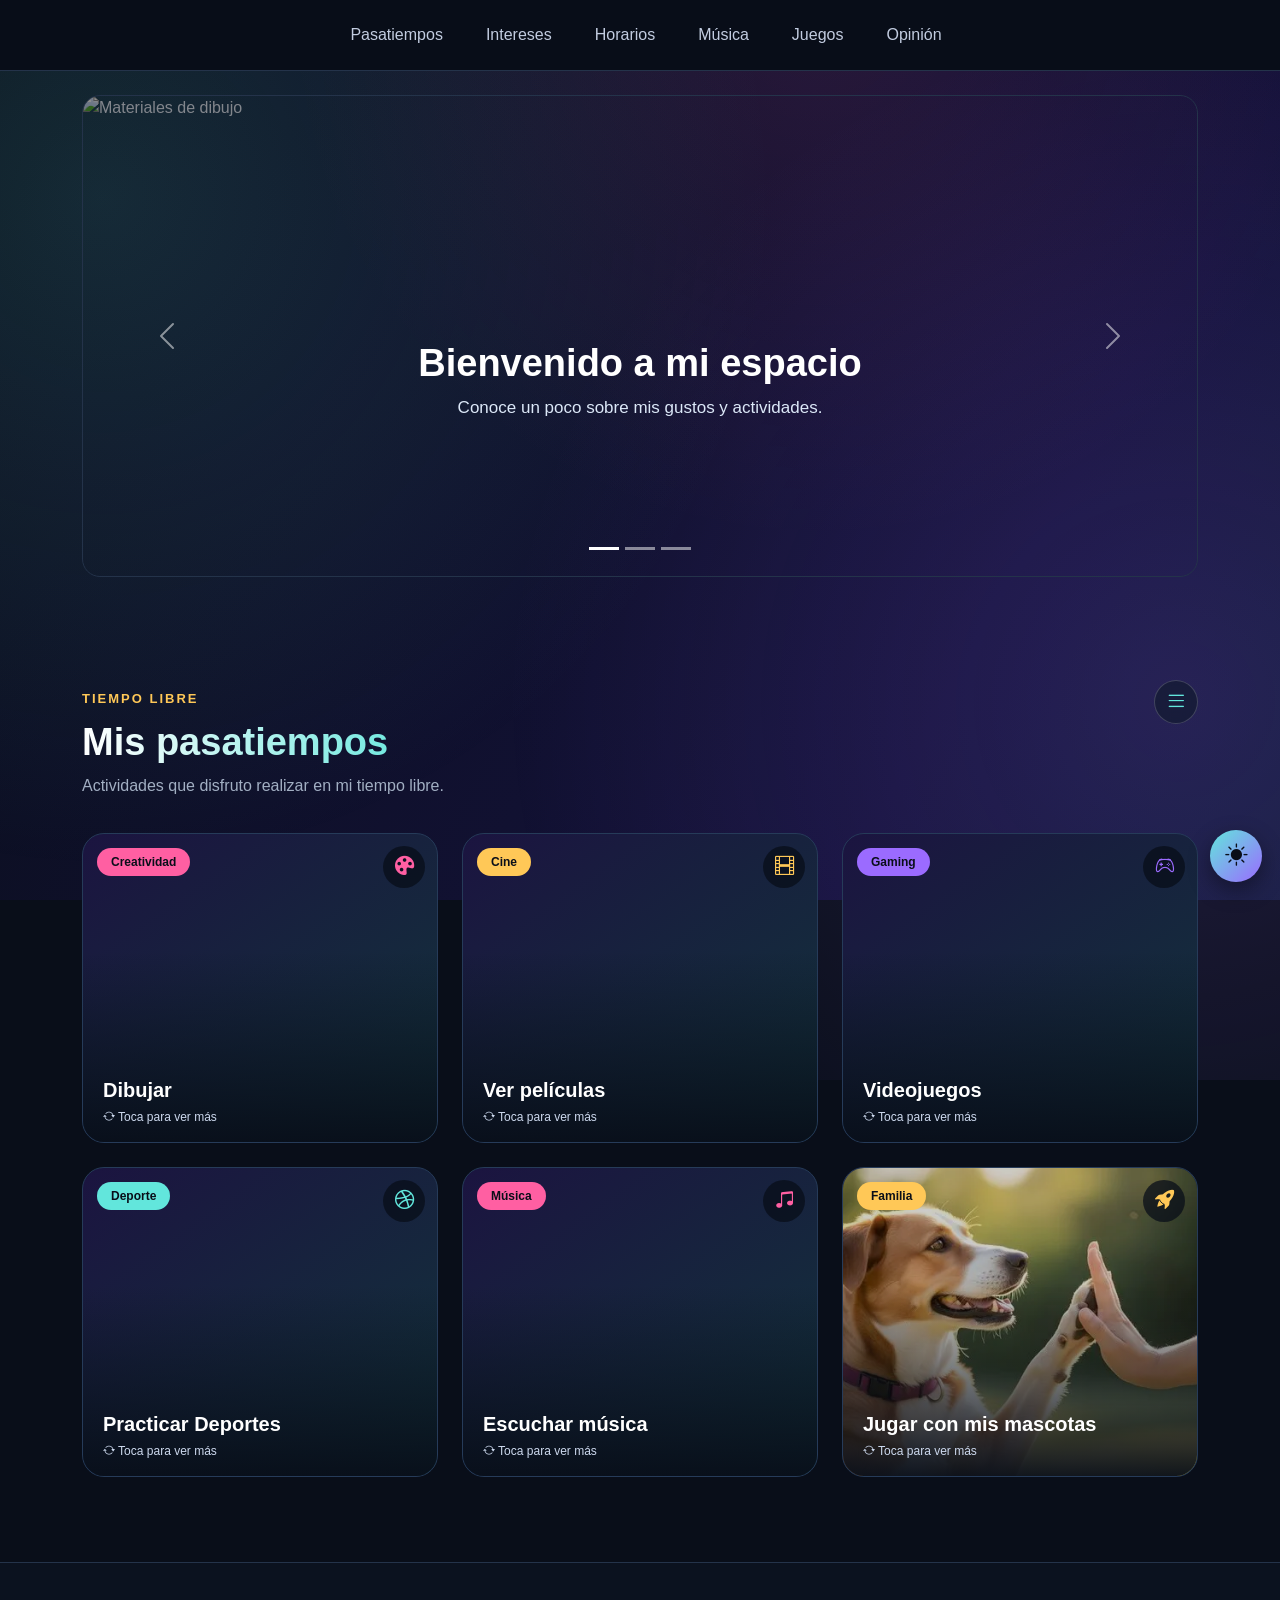
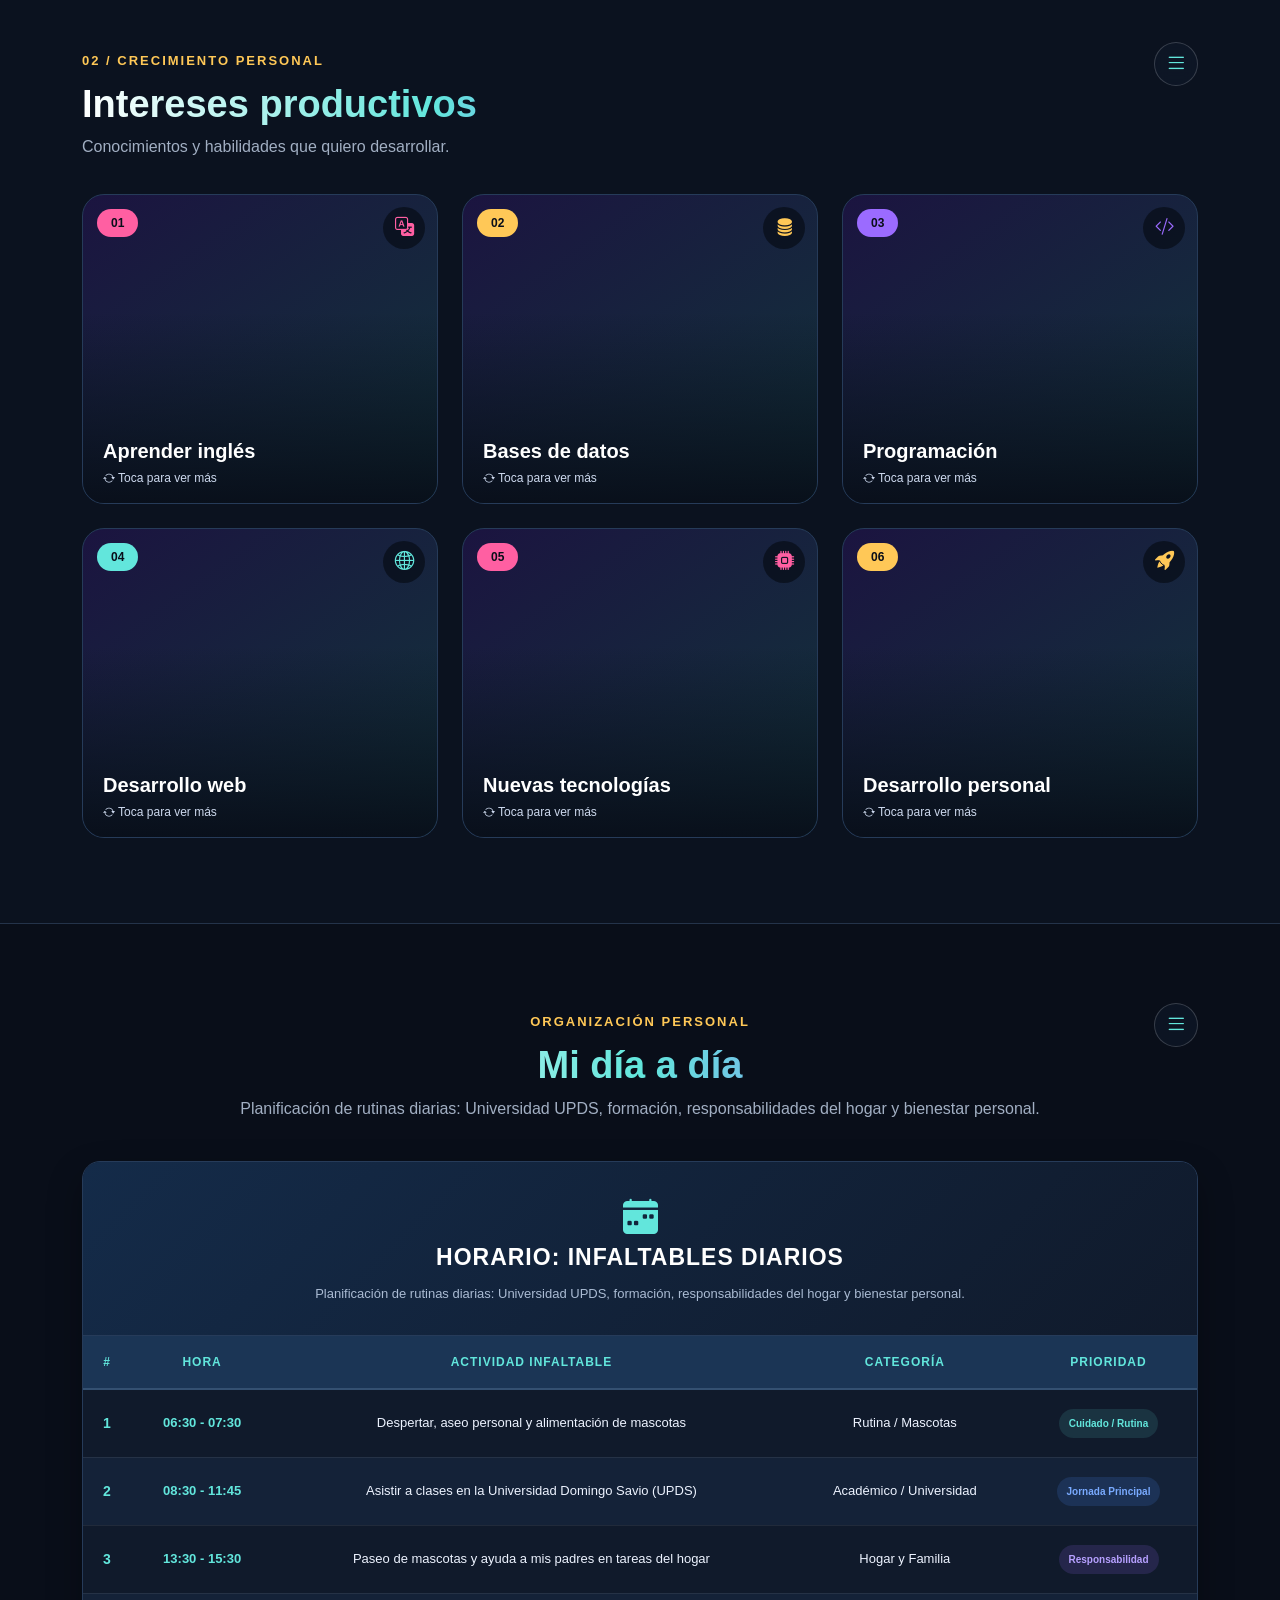
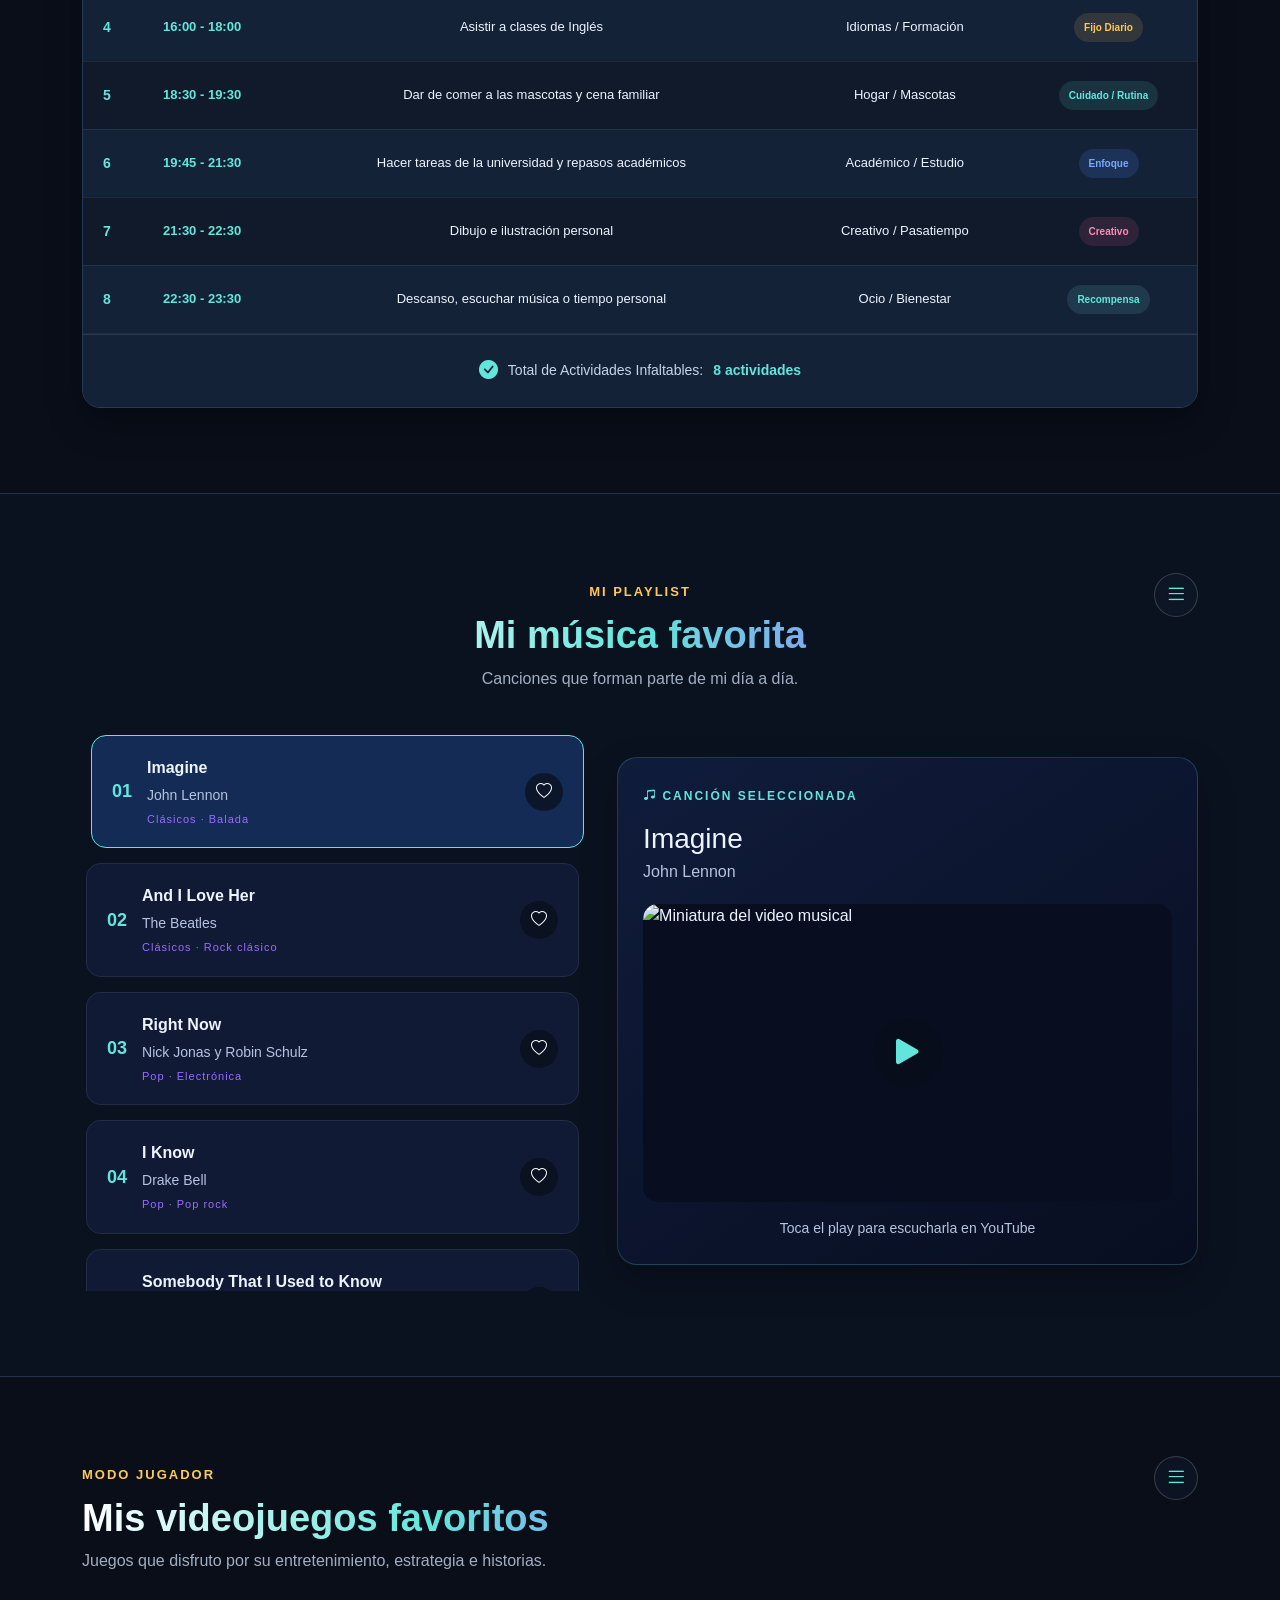
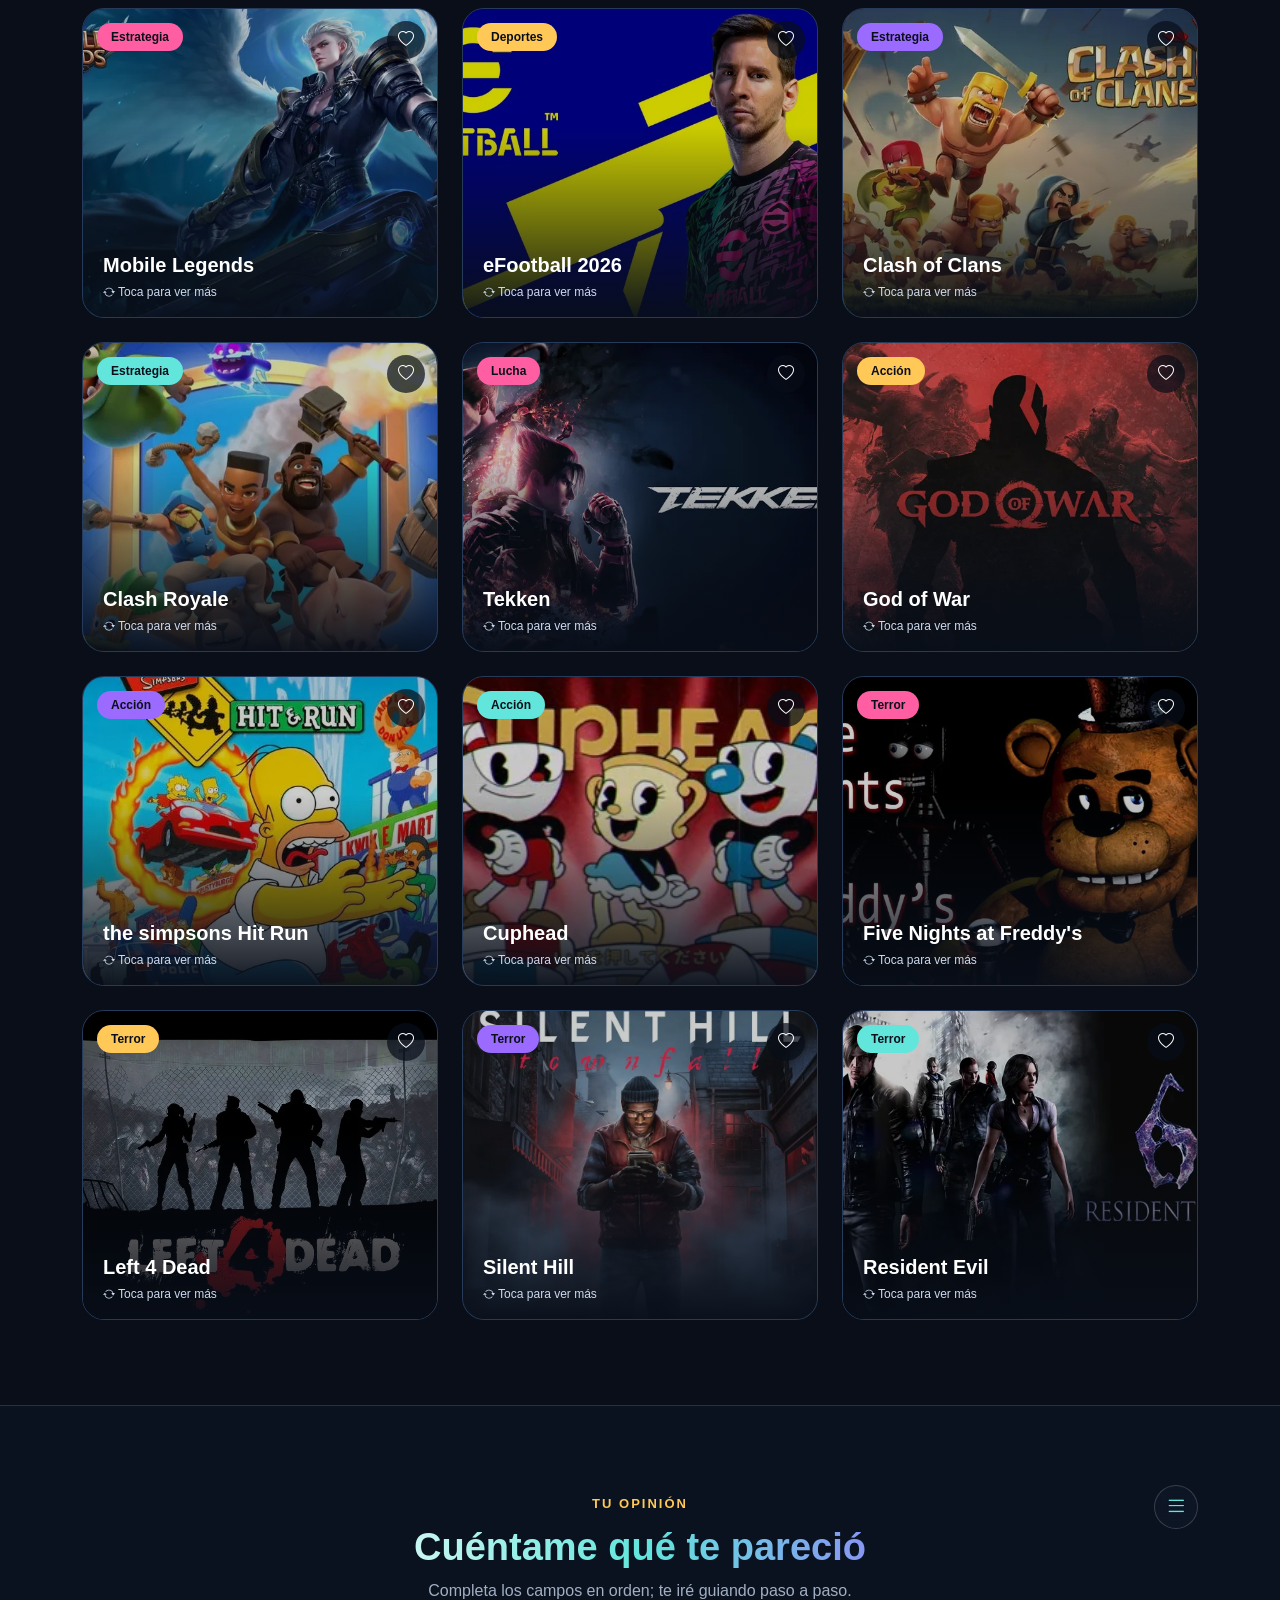
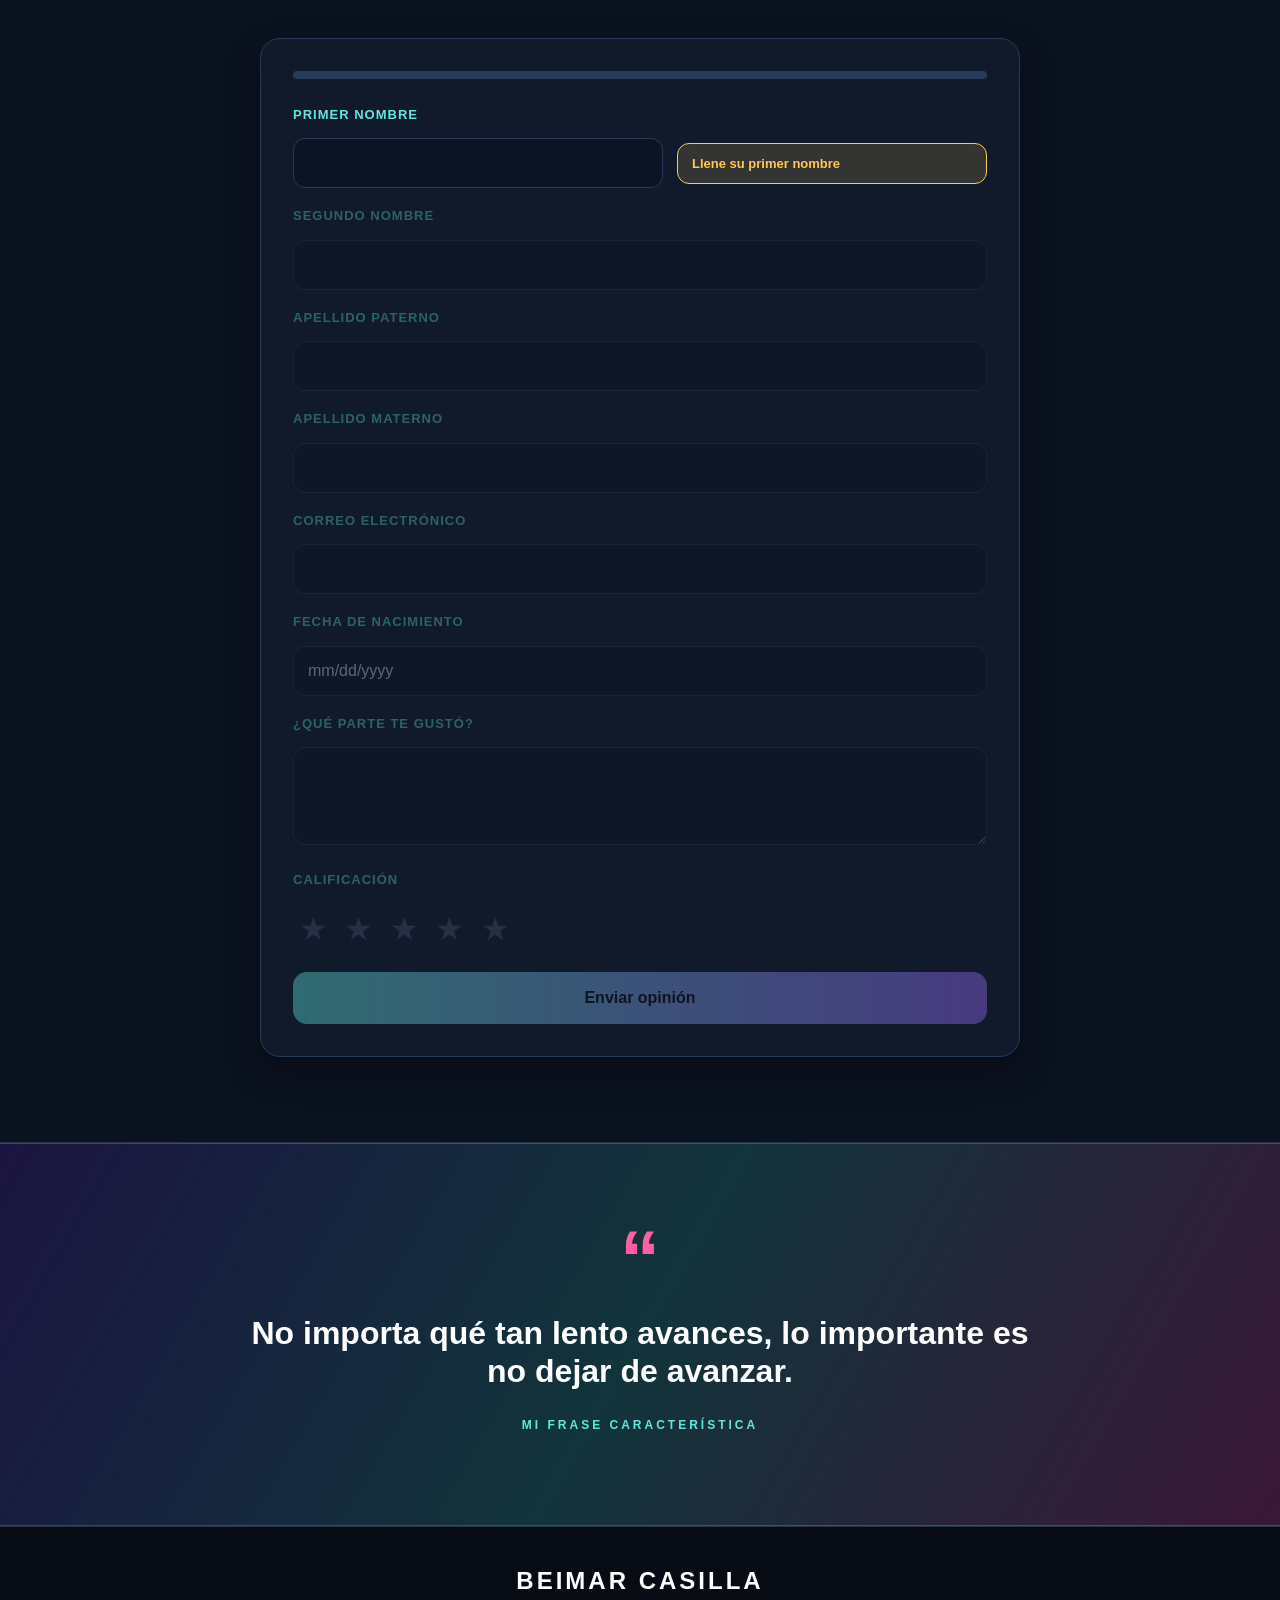
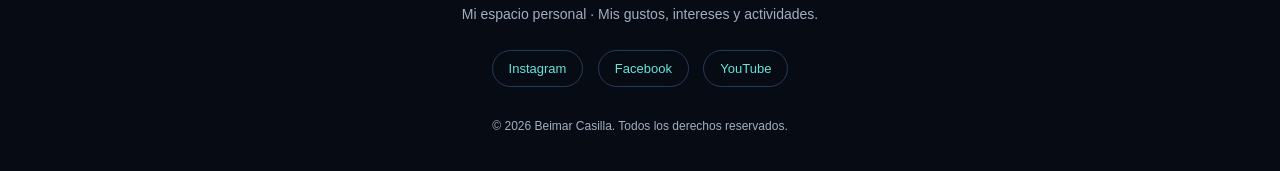
==== commit 2fba80ac: "Add files via upload" ====
--- a/index.html
+++ b/index.html
@@ -13,6 +13,7 @@
     <!-- CSS principal (el tuyo, sin cambios) -->
     <link rel="stylesheet" href="css/estilo.css">
     <link rel="stylesheet" href="css/efectos.css">
+    <link rel="stylesheet" href="css/menu.css">
     <!-- CSS nuevo: tema claro, filtros, tarjetas que se voltean y formulario.
          Debe ir DESPUÉS de estilo.css para poder sobrescribirlo. -->
     <link rel="stylesheet" href="css/extra.css">
@@ -339,9 +340,9 @@
         <h4>BEIMAR CASILLA</h4>
         <p>Mi espacio personal · Mis gustos, intereses y actividades.</p>
         <div class="redes">
-            <a href="https://www.instagram.com/" target="_blank" rel="noopener">Instagram</a>
+            <a href="https://www.instagram.com/juan_beimar" target="_blank" rel="noopener">Instagram</a>
             <a href="https://www.facebook.com/" target="_blank" rel="noopener">Facebook</a>
-            <a href="https://www.youtube.com/" target="_blank" rel="noopener">YouTube</a>
+            <a href="https://www.youtube.com/@juanbeimarcasillamachaca877" target="_blank" rel="noopener">YouTube</a>
         </div>
         <p class="copyright">© 2026 Beimar Casilla. Todos los derechos reservados.</p>
     </div>
@@ -361,6 +362,7 @@
 <script src="https://cdn.jsdelivr.net/npm/bootstrap@5.3.8/dist/js/bootstrap.bundle.min.js"></script>
 <script src="js/app.js"></script>
 <script src="js/efectos.js"></script>
+<script src="js/menu.js"></script>
 
 </body>
 </html>
--- a/css/menu.css
+++ b/css/menu.css
@@ -0,0 +1,79 @@
+/* =====================================================
+   menu.css - Menú hamburguesa (☰) de cada sección
+   Cargar DESPUÉS de estilo.css, extra.css y efectos.css.
+   Contiene: 1 Botón ☰ | 2 Panel de vidrio | 3 Acciones |
+             4 Sección plegada | 5 Modo claro
+===================================================== */
+
+/* El contenedor de cada sección sirve de referencia para ubicar
+   el botón y el panel en su esquina superior derecha. */
+.seccion > .container { position: relative; }
+
+/* Al ir a una sección, deja espacio para que la barra superior no la tape */
+.seccion, .seccion-frase { scroll-margin-top: 70px; }
+
+/* ---------- 1. BOTÓN ☰ (redondo, minimalista) ---------- */
+.hamb {
+    position: absolute; top: -6px; right: 12px; z-index: 30;
+    width: 44px; height: 44px; border-radius: 50%;
+    display: flex; align-items: center; justify-content: center;
+    border: 1px solid rgba(255, 255, 255, .18);
+    background: rgba(16, 26, 43, .6);
+    -webkit-backdrop-filter: blur(8px); backdrop-filter: blur(8px);
+    color: var(--celeste); font-size: 1.4rem;
+    transition: transform .3s, background .3s, border-color .3s, color .3s;
+}
+.hamb:hover { border-color: var(--celeste); transform: scale(1.08); }
+/* Abierto: se rellena de color y gira un poco */
+.hamb[aria-expanded="true"] { background: var(--celeste); color: #090e19; transform: rotate(90deg); }
+
+/* ---------- 2. PANEL FLOTANTE (efecto vidrio) ---------- */
+.hamb-panel {
+    position: absolute; top: 50px; right: 12px; z-index: 30;
+    width: min(340px, calc(100vw - 40px)); max-height: 70vh; overflow-y: auto;
+    padding: 16px; border-radius: 18px;
+    background: rgba(14, 23, 38, .88);
+    -webkit-backdrop-filter: blur(14px); backdrop-filter: blur(14px);
+    border: 1px solid rgba(255, 255, 255, .12);
+    box-shadow: 0 18px 40px rgba(0, 0, 0, .45);
+    /* Cerrado: invisible y un poco desplazado; al abrir se desliza */
+    opacity: 0; visibility: hidden; transform: translateY(-8px) scale(.97);
+    transform-origin: top right;
+    transition: opacity .25s, transform .25s, visibility .25s;
+}
+.hamb-panel.abierto { opacity: 1; visibility: visible; transform: none; }
+
+.hamb-titulo {
+    font-size: 11px; font-weight: bold; letter-spacing: 2px;
+    color: var(--amarillo); margin-bottom: 10px;
+}
+/* Los filtros movidos al panel pierden su margen original */
+.hamb-panel .filtros { margin: 0 0 12px; max-width: none; opacity: 1; transform: none; }
+.hamb-panel .filtro-fila { justify-content: flex-start; }
+.hamb-panel .chips { justify-content: flex-start; }
+
+/* ---------- 3. ACCIONES (atajos) ---------- */
+.hamb-acciones {
+    display: flex; flex-direction: column; gap: 2px;
+    border-top: 1px solid rgba(255, 255, 255, .1); padding-top: 10px;
+}
+.hamb-panel > .hamb-acciones:first-child { border-top: 0; padding-top: 0; }
+.hamb-acciones button {
+    display: flex; align-items: center; gap: 10px; width: 100%;
+    padding: 10px 12px; border: 0; border-radius: 10px; text-align: left;
+    background: none; color: var(--texto); font-size: 14px; transition: .2s;
+}
+.hamb-acciones button i { color: var(--celeste); font-size: 1.1rem; }
+.hamb-acciones button:hover { background: rgba(98, 230, 220, .12); color: var(--celeste); }
+
+/* ---------- 4. SECCIÓN PLEGADA (Ocultar contenido) ----------
+   Oculta todo salvo el título, el botón y el panel. */
+.seccion.plegada { padding: 40px 0; }
+.seccion.plegada .container > :not(.titulo-seccion):not(.hamb):not(.hamb-panel) { display: none; }
+
+/* ---------- 5. MODO CLARO ---------- */
+[data-tema="claro"] .hamb { background: rgba(255, 255, 255, .75); border-color: #c5d2e8; }
+[data-tema="claro"] .hamb[aria-expanded="true"] { background: var(--celeste); color: #fff; }
+[data-tema="claro"] .hamb-panel { background: rgba(255, 255, 255, .93); border-color: #d5deee; box-shadow: 0 18px 40px rgba(20, 32, 58, .18); }
+[data-tema="claro"] .hamb-acciones { border-top-color: #d5deee; }
+[data-tema="claro"] .hamb-acciones button { color: #14203a; }
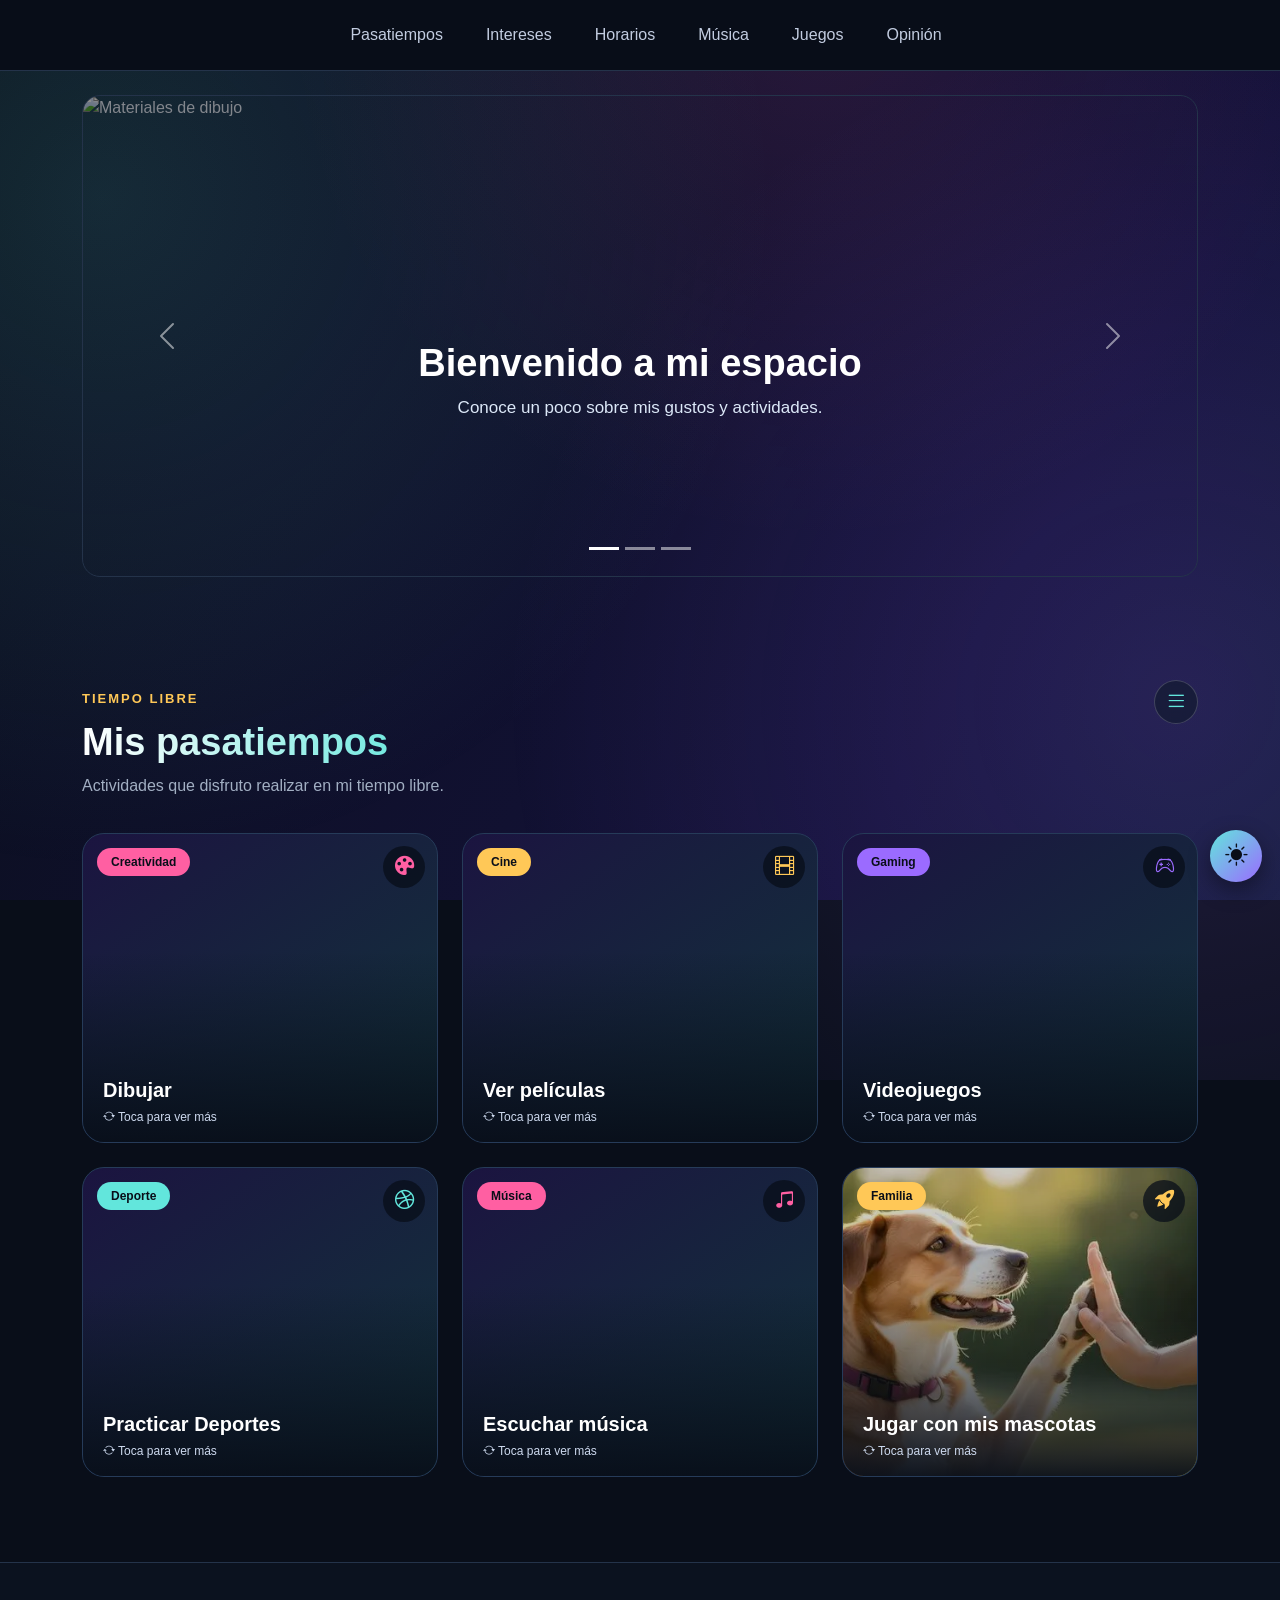
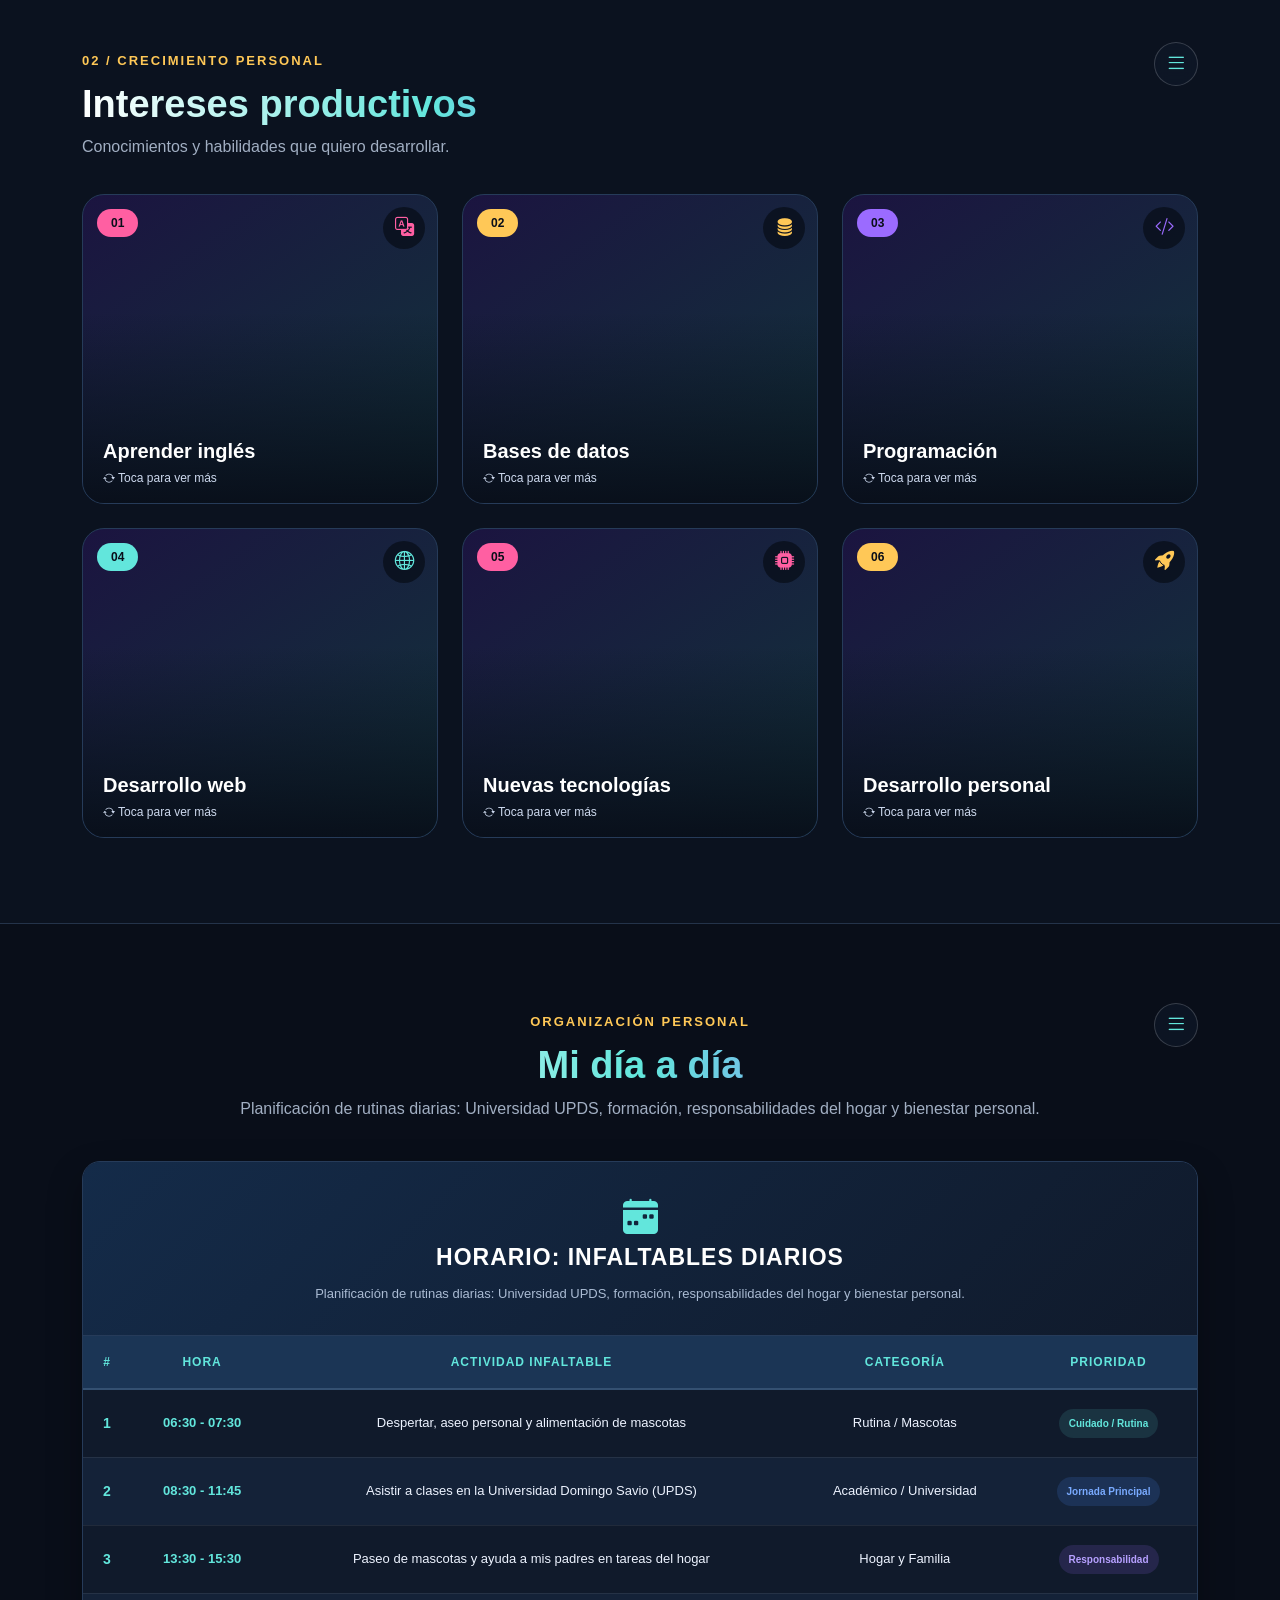
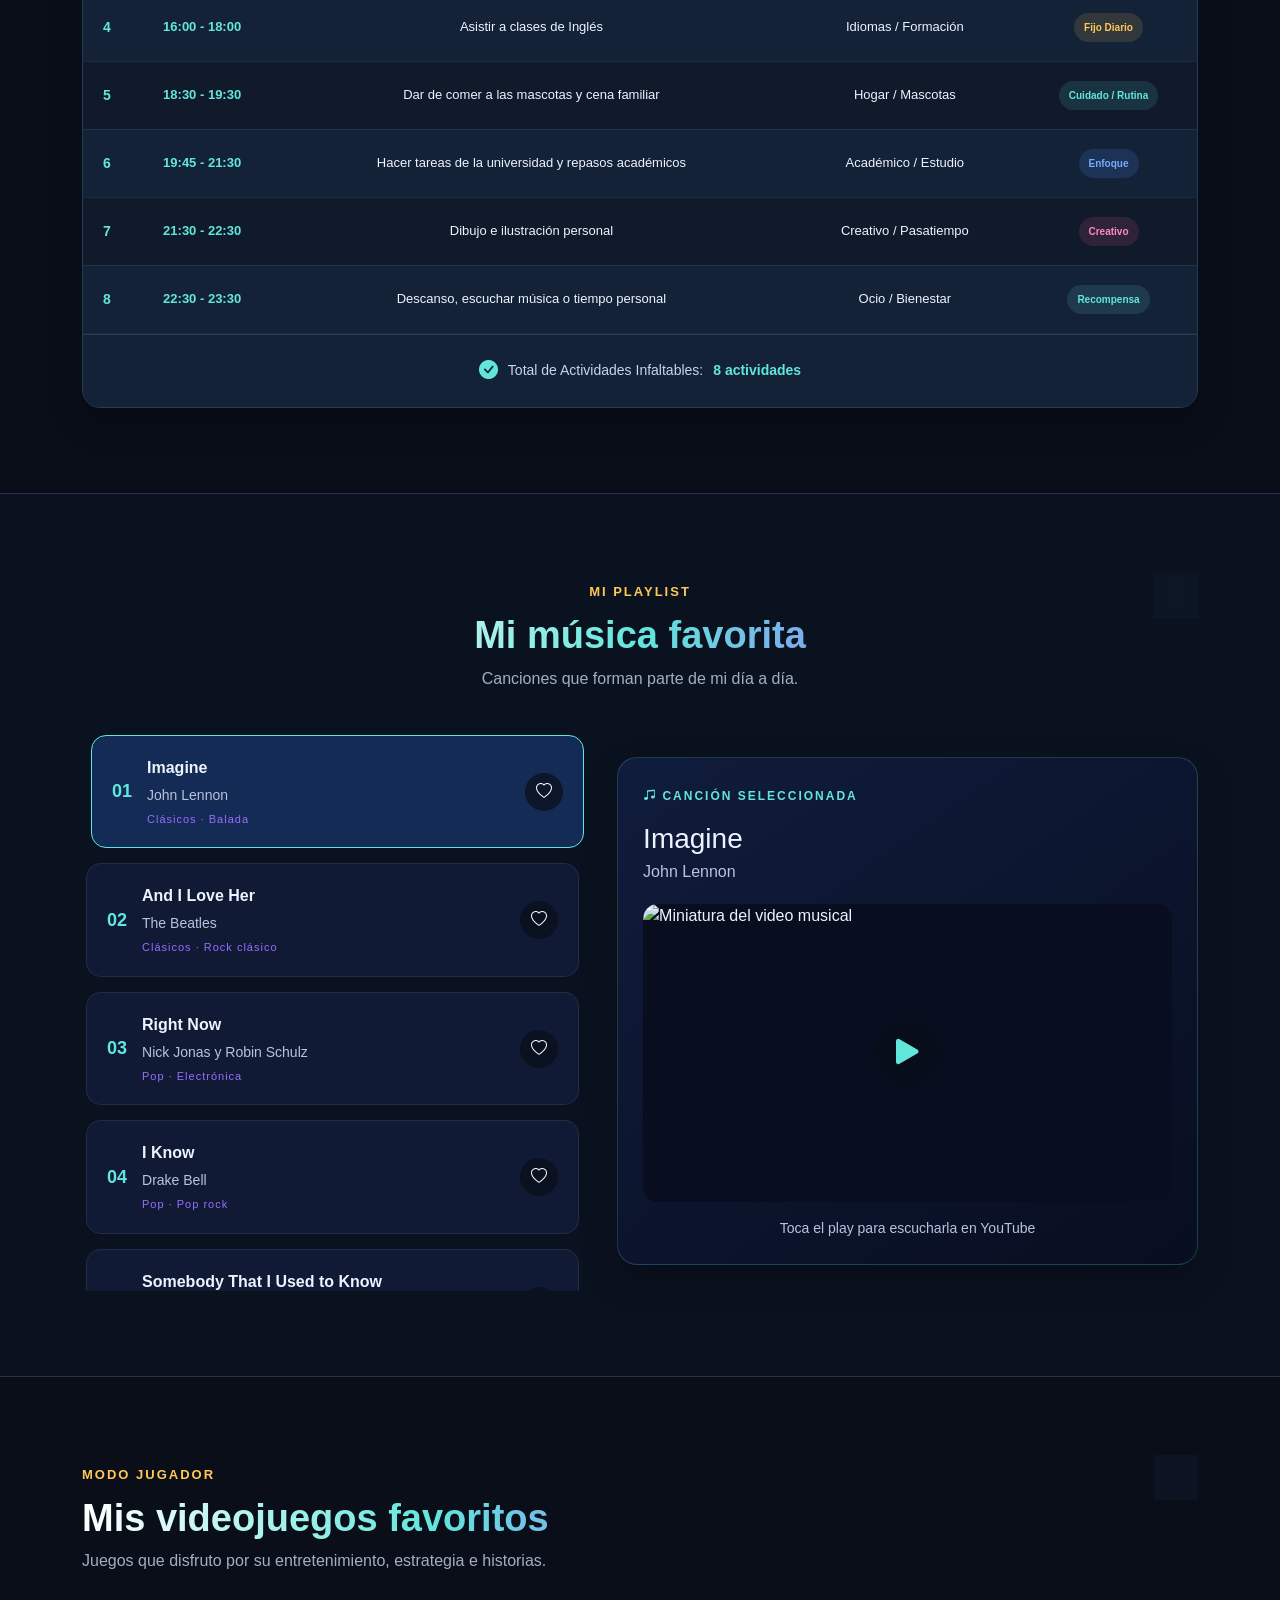
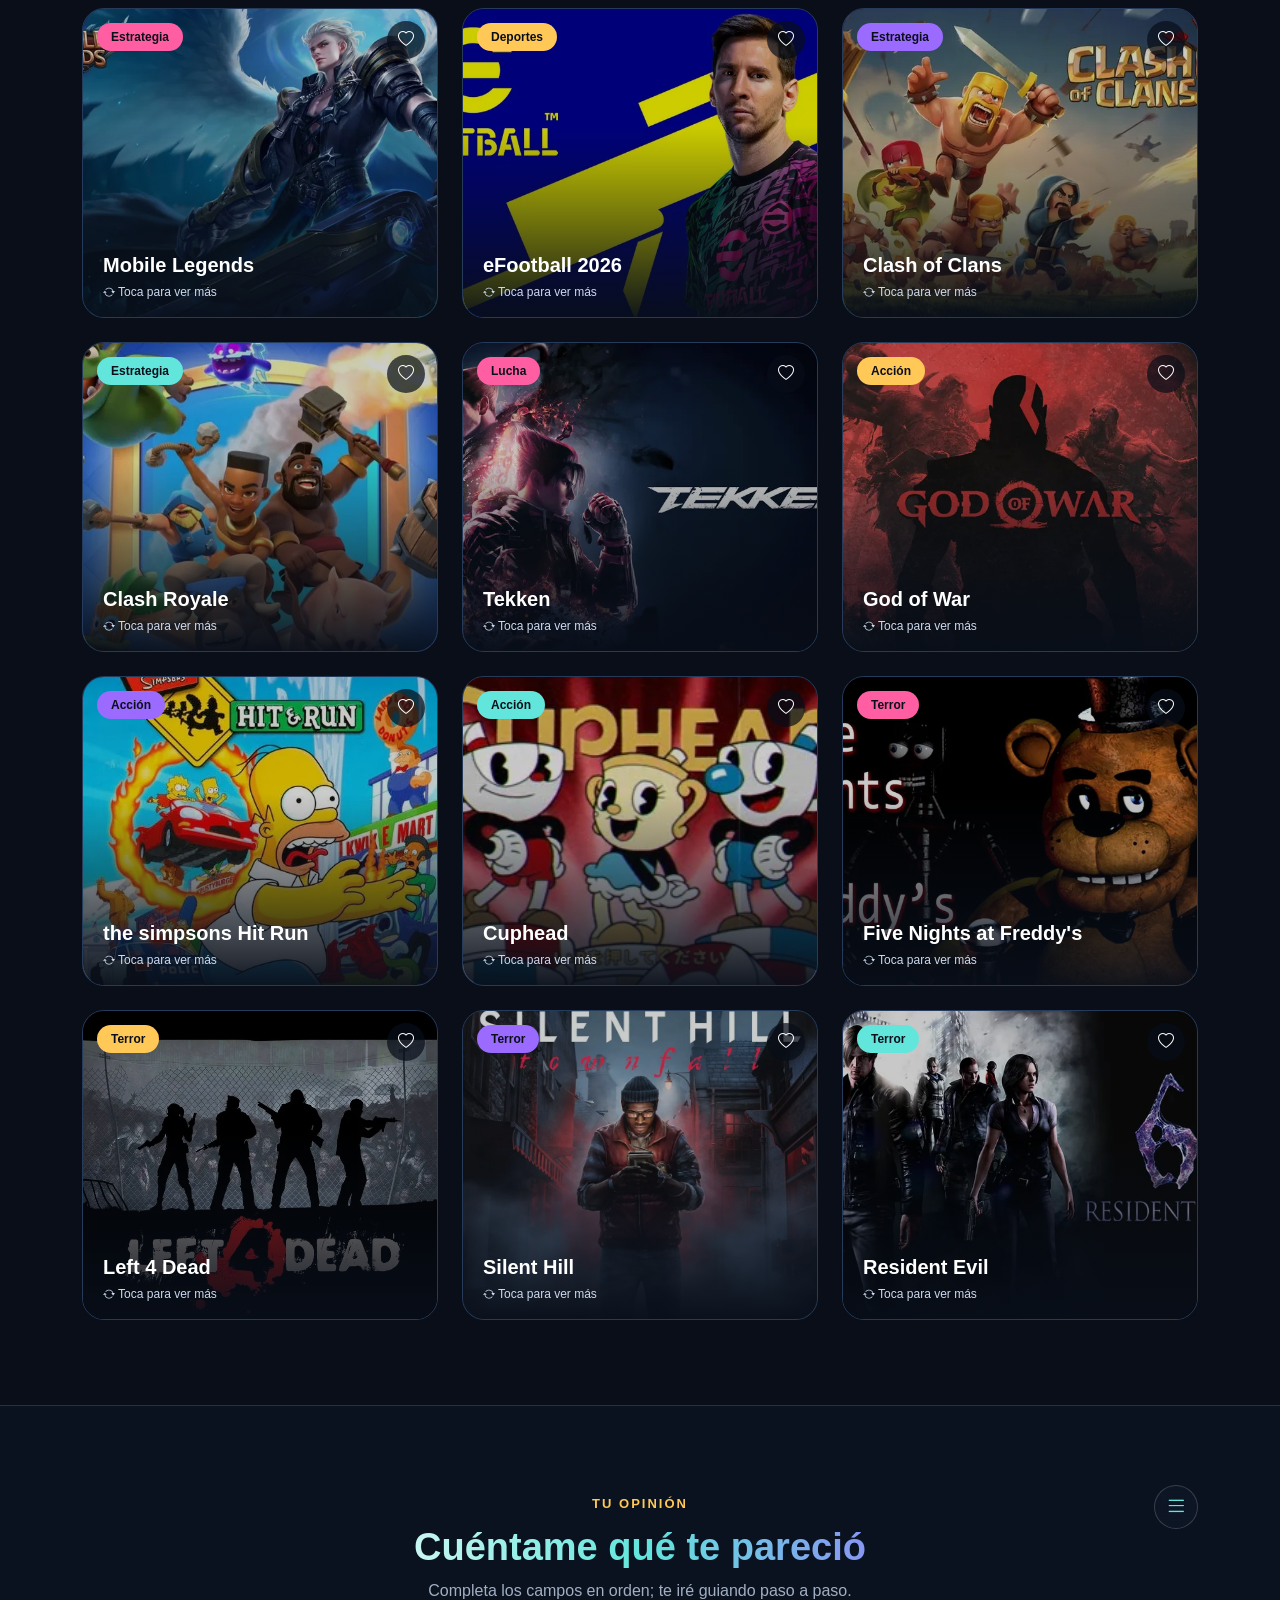
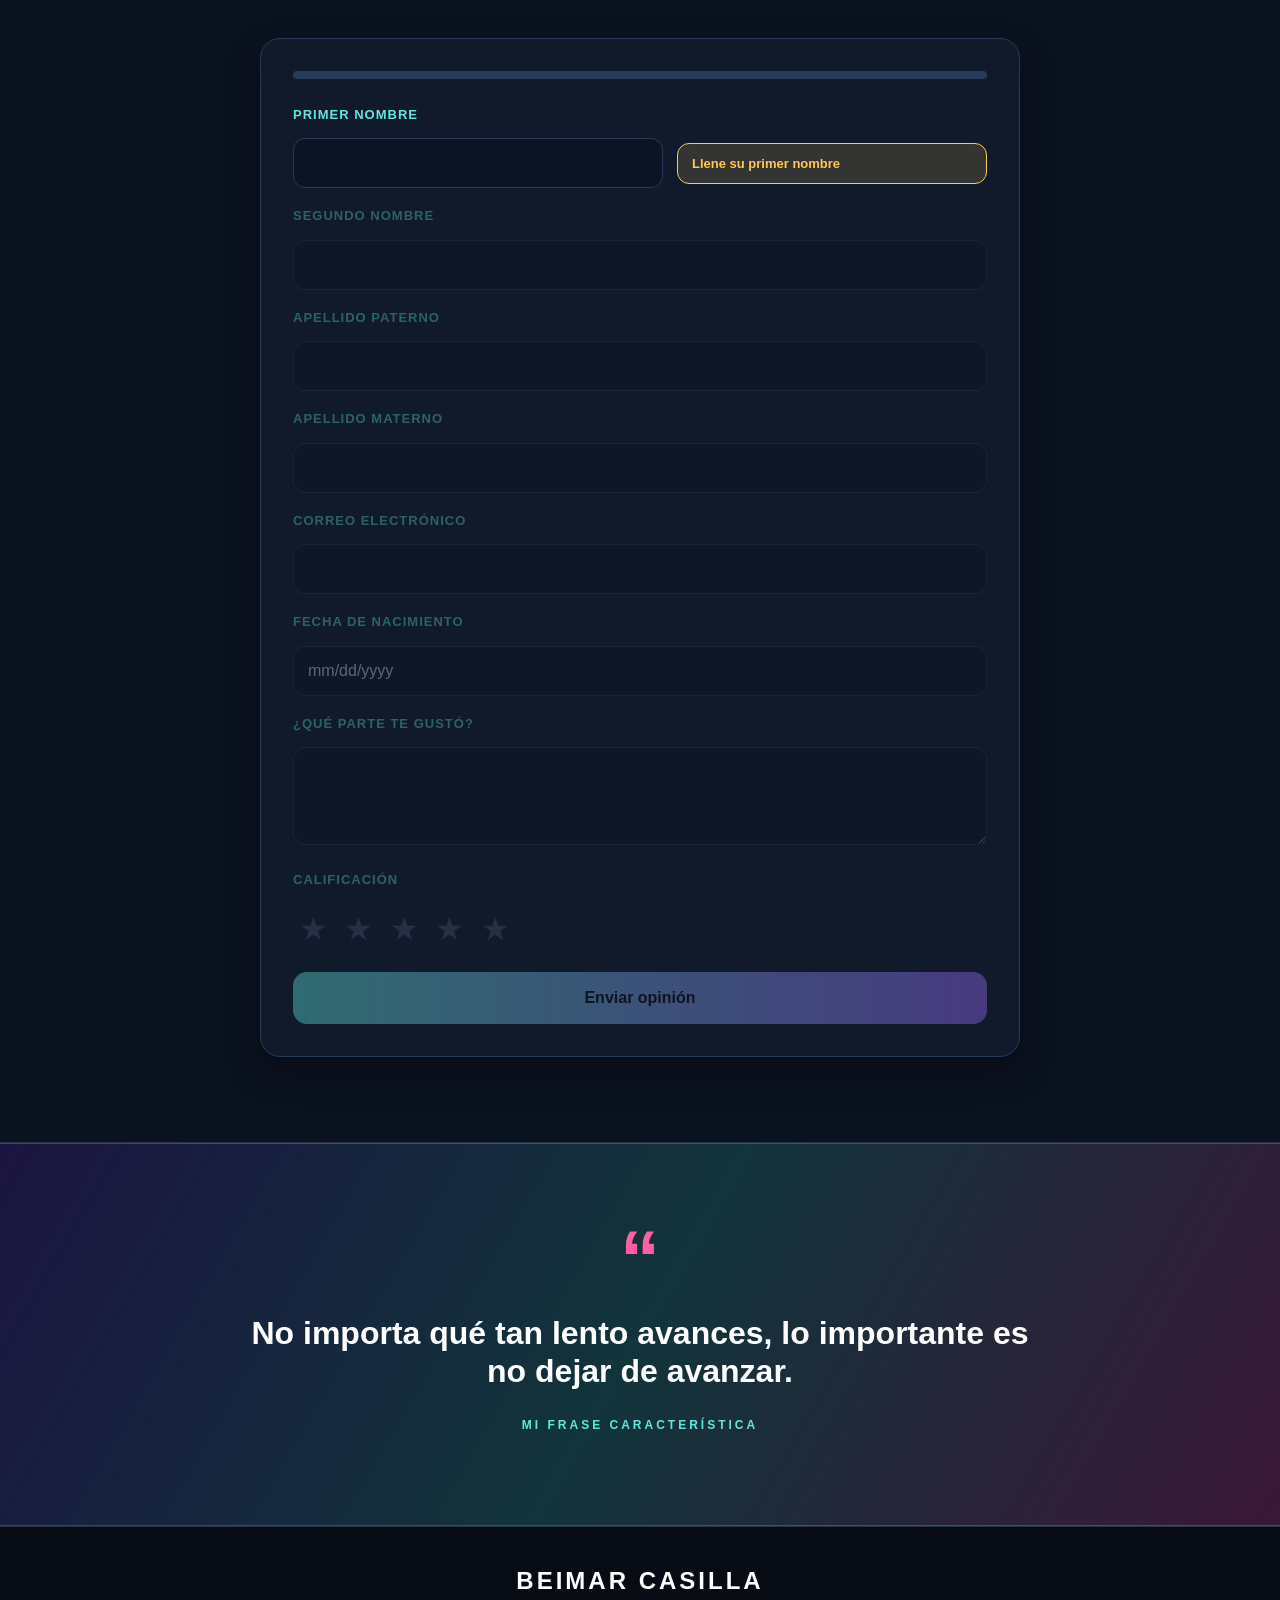
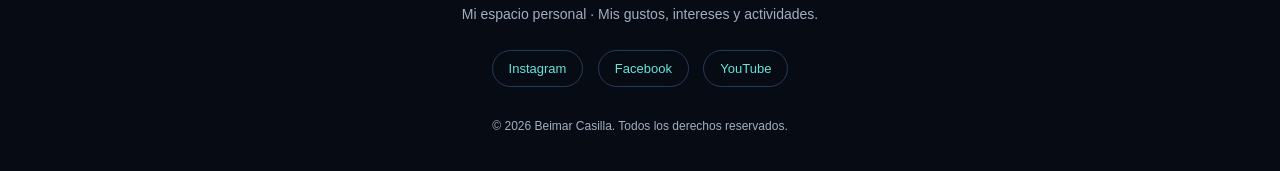
==== commit c8e74306: "Add files via upload" ====
--- a/index.html
+++ b/index.html
@@ -1,368 +1,370 @@
-<!DOCTYPE html>
-<html lang="es" data-tema="oscuro">
-<head>
-    <meta charset="UTF-8">
-    <meta name="viewport" content="width=device-width, initial-scale=1.0">
-    <meta name="referrer" content="strict-origin-when-cross-origin">
-    <title>Mi página personal</title>
-
-    <!-- Bootstrap CSS: rejilla, tarjetas, navbar y carrusel -->
-    <link href="https://cdn.jsdelivr.net/npm/bootstrap@5.3.8/dist/css/bootstrap.min.css" rel="stylesheet">
-    <!-- Bootstrap Icons: íconos (corazón, play, etc.) -->
-    <link rel="stylesheet" href="https://cdn.jsdelivr.net/npm/bootstrap-icons@1.13.1/font/bootstrap-icons.min.css">
-    <!-- CSS principal (el tuyo, sin cambios) -->
-    <link rel="stylesheet" href="css/estilo.css">
-    <link rel="stylesheet" href="css/efectos.css">
-    <link rel="stylesheet" href="css/menu.css">
-    <!-- CSS nuevo: tema claro, filtros, tarjetas que se voltean y formulario.
-         Debe ir DESPUÉS de estilo.css para poder sobrescribirlo. -->
-    <link rel="stylesheet" href="css/extra.css">
-</head>
-<body>
-
-<!-- =====================================================
-     BLOQUE 1: BARRA DE NAVEGACIÓN
-     Menú fijo arriba; en celular se colapsa en hamburguesa.
-     Cada enlace "#id" baja a la sección con ese id.
-====================================================== -->
-<nav class="navbar navbar-expand-lg navbar-dark sticky-top">
-    <div class="container">
-        <button class="navbar-toggler ms-auto" type="button" data-bs-toggle="collapse"
-                data-bs-target="#menuPrincipal" aria-controls="menuPrincipal"
-                aria-expanded="false" aria-label="Abrir menú">
-            <span class="navbar-toggler-icon"></span>
-        </button>
-
-        <div class="collapse navbar-collapse justify-content-center" id="menuPrincipal">
-            <ul class="navbar-nav">
-                <li class="nav-item"><a class="nav-link" href="#pasatiempos">Pasatiempos</a></li>
-                <li class="nav-item"><a class="nav-link" href="#intereses">Intereses</a></li>
-                <li class="nav-item"><a class="nav-link" href="#horarios">Horarios</a></li>
-                <li class="nav-item"><a class="nav-link" href="#musica">Música</a></li>
-                <li class="nav-item"><a class="nav-link" href="#juegos">Juegos</a></li>
-                <!-- NUEVO: enlace al formulario de opinión -->
-                <li class="nav-item"><a class="nav-link" href="#opinion">Opinión</a></li>
-            </ul>
-        </div>
-    </div>
-</nav>
-
-<!-- =====================================================
-     BLOQUE 2: CARRUSEL DE FOTOGRAFÍAS
-     3 diapositivas con fundido (carousel-fade), indicadores
-     abajo y flechas laterales. Se mueve solo (data-bs-ride).
-====================================================== -->
-<section id="inicio" class="container my-4">
-    <div id="miCarrusel" class="carousel slide carousel-fade" data-bs-ride="carousel">
-
-        <!-- Puntitos indicadores -->
-        <div class="carousel-indicators">
-            <button type="button" data-bs-target="#miCarrusel" data-bs-slide-to="0" class="active" aria-current="true" aria-label="Imagen 1"></button>
-            <button type="button" data-bs-target="#miCarrusel" data-bs-slide-to="1" aria-label="Imagen 2"></button>
-            <button type="button" data-bs-target="#miCarrusel" data-bs-slide-to="2" aria-label="Imagen 3"></button>
-        </div>
-
-        <!-- Diapositivas -->
-        <div class="carousel-inner">
-            <div class="carousel-item active">
-                <img src="https://images.unsplash.com/photo-1513364776144-60967b0f800f?auto=format&fit=crop&w=1600&q=85" class="d-block w-100" alt="Materiales de dibujo">
-                <div class="carousel-caption">
-                    <h2>Bienvenido a mi espacio</h2>
-                    <p>Conoce un poco sobre mis gustos y actividades.</p>
-                </div>
-            </div>
-            <div class="carousel-item">
-                <img src="https://images.unsplash.com/photo-1516321318423-f06f85e504b3?auto=format&fit=crop&w=1600&q=85" class="d-block w-100" alt="Tecnología y aprendizaje">
-                <div class="carousel-caption">
-                    <h2>Aprender y crecer</h2>
-                    <p>Mis intereses y metas personales.</p>
-                </div>
-            </div>
-            <div class="carousel-item">
-                <img src="https://images.unsplash.com/photo-1511512578047-dfb367046420?auto=format&fit=crop&w=1600&q=85" class="d-block w-100" alt="Videojuegos">
-                <div class="carousel-caption">
-                    <h2>Disfrutar cada momento</h2>
-                    <p>Música, videojuegos y entretenimiento.</p>
-                </div>
-            </div>
-        </div>
-
-        <!-- Flechas anterior / siguiente -->
-        <button class="carousel-control-prev" type="button" data-bs-target="#miCarrusel" data-bs-slide="prev"><span class="carousel-control-prev-icon"></span></button>
-        <button class="carousel-control-next" type="button" data-bs-target="#miCarrusel" data-bs-slide="next"><span class="carousel-control-next-icon"></span></button>
-    </div>
-</section>
-
-<main>
-
-    <!-- =====================================================
-         BLOQUE 3: PASATIEMPOS
-         Tarjetas que se voltean, creadas por js/app.js
-         (arreglo "pasatiempos"). col-lg-4 = 3 por fila en PC.
-    ====================================================== -->
-    <section id="pasatiempos" class="seccion">
-        <div class="container">
-            <div class="titulo-seccion">
-                <span>TIEMPO LIBRE</span>
-                <h2>Mis pasatiempos</h2>
-                <p>Actividades que disfruto realizar en mi tiempo libre.</p>
-            </div>
-
-            <div class="row g-4" id="grid-pasatiempos"></div>
-        </div>
-    </section>
-
-    <!-- =====================================================
-         BLOQUE 4: INTERESES PRODUCTIVOS
-         Tarjetas que se voltean, creadas por js/app.js
-         (arreglo "intereses"). El color de acento rota por tarjeta.
-    ====================================================== -->
-    <section id="intereses" class="seccion seccion-alternativa">
-        <div class="container">
-            <div class="titulo-seccion">
-                <span>02 / CRECIMIENTO PERSONAL</span>
-                <h2>Intereses productivos</h2>
-                <p>Conocimientos y habilidades que quiero desarrollar.</p>
-            </div>
-
-            <div class="row g-4" id="grid-intereses"></div>
-        </div>
-    </section>
-
-    <!-- =====================================================
-         BLOQUE 5: HORARIOS
-         Tabla "Infaltables diarios" con hora, actividad,
-         categoría y una etiqueta de color por prioridad.
-         table-responsive permite deslizar la tabla en celular.
-    ====================================================== -->
-    <section id="horarios" class="seccion">
-        <div class="container">
-            <div class="titulo-seccion text-center mx-auto">
-                <span class="etiqueta-seccion">ORGANIZACIÓN PERSONAL</span>
-                <h2>Mi día a día</h2>
-                <p>Planificación de rutinas diarias: Universidad UPDS, formación, responsabilidades del hogar y bienestar personal.</p>
-            </div>
-
-            <div class="horario-documento">
-                <div class="horario-titulo">
-                    <i class="bi bi-calendar-week-fill"></i>
-                    <h3>HORARIO: INFALTABLES DIARIOS</h3>
-                    <p>Planificación de rutinas diarias: Universidad UPDS, formación, responsabilidades del hogar y bienestar personal.</p>
-                </div>
-
-                <div class="table-responsive">
-                    <table class="tabla-horario">
-                        <thead>
-                            <tr><th>#</th><th>Hora</th><th>Actividad Infaltable</th><th>Categoría</th><th>Prioridad</th></tr>
-                        </thead>
-                        <tbody>
-                            <tr><td>1</td><td class="hora-horario">06:30 - 07:30</td><td>Despertar, aseo personal y alimentación de mascotas</td><td>Rutina / Mascotas</td><td><span class="prioridad-horario cuidado">Cuidado / Rutina</span></td></tr>
-                            <tr><td>2</td><td class="hora-horario">08:30 - 11:45</td><td>Asistir a clases en la Universidad Domingo Savio (UPDS)</td><td>Académico / Universidad</td><td><span class="prioridad-horario principal">Jornada Principal</span></td></tr>
-                            <tr><td>3</td><td class="hora-horario">13:30 - 15:30</td><td>Paseo de mascotas y ayuda a mis padres en tareas del hogar</td><td>Hogar y Familia</td><td><span class="prioridad-horario responsabilidad">Responsabilidad</span></td></tr>
-                            <tr><td>4</td><td class="hora-horario">16:00 - 18:00</td><td>Asistir a clases de Inglés</td><td>Idiomas / Formación</td><td><span class="prioridad-horario fijo">Fijo Diario</span></td></tr>
-                            <tr><td>5</td><td class="hora-horario">18:30 - 19:30</td><td>Dar de comer a las mascotas y cena familiar</td><td>Hogar / Mascotas</td><td><span class="prioridad-horario cuidado">Cuidado / Rutina</span></td></tr>
-                            <tr><td>6</td><td class="hora-horario">19:45 - 21:30</td><td>Hacer tareas de la universidad y repasos académicos</td><td>Académico / Estudio</td><td><span class="prioridad-horario enfoque">Enfoque</span></td></tr>
-                            <tr><td>7</td><td class="hora-horario">21:30 - 22:30</td><td>Dibujo e ilustración personal</td><td>Creativo / Pasatiempo</td><td><span class="prioridad-horario creativo">Creativo</span></td></tr>
-                            <tr><td>8</td><td class="hora-horario">22:30 - 23:30</td><td>Descanso, escuchar música o tiempo personal</td><td>Ocio / Bienestar</td><td><span class="prioridad-horario recompensa">Recompensa</span></td></tr>
-                        </tbody>
-                    </table>
-                </div>
-
-                <div class="horario-total">
-                    <i class="bi bi-check-circle-fill"></i>
-                    <span>Total de Actividades Infaltables:</span>
-                    <strong>8 actividades</strong>
-                </div>
-            </div>
-        </div>
-    </section>
-
-    <!-- =====================================================
-         BLOQUE 6: MÚSICA FAVORITA (dinámico con JavaScript)
-         - #filtros-musica: app.js dibuja aquí el buscador, el botón
-           de favoritos y los chips de categoría/subcategoría.
-         - #lista-musica: app.js dibuja aquí las canciones.
-         - Reproductor visual: app.js cambia título, artista,
-           miniatura y enlace al elegir una canción.
-    ====================================================== -->
-    <section id="musica" class="seccion seccion-alternativa">
-        <div class="container">
-            <div class="titulo-seccion text-center mx-auto">
-                <span class="etiqueta-seccion">MI PLAYLIST</span>
-                <h2>Mi música favorita</h2>
-                <p>Canciones que forman parte de mi día a día.</p>
-            </div>
-
-            <!-- Filtros: favoritos y categorías (los crea app.js) -->
-            <div id="filtros-musica" class="filtros"></div>
-
-            <div class="contenedor-musica">
-                <!-- Lista de canciones (la crea app.js) -->
-                <div class="lista-musica" id="lista-musica"></div>
-
-                <!-- Reproductor visual -->
-                <div class="reproductor-musica">
-                    <span class="etiqueta-reproductor"><i class="bi bi-music-note-beamed"></i> CANCIÓN SELECCIONADA</span>
-                    <h3 id="titulo-cancion">Imagine</h3>
-                    <p id="artista-cancion">John Lennon</p>
-                    <div class="portada-musica">
-                        <img id="portada-video" src="https://img.youtube.com/vi/YohoOV_aD74/hqdefault.jpg" alt="Miniatura del video musical">
-                        <a id="escuchar-youtube" href="https://www.youtube.com/watch?v=YohoOV_aD74"
-                           target="_blank" rel="noopener noreferrer" class="icono-portada"
-                           aria-label="Escuchar canción en YouTube"><i class="bi bi-play-fill"></i></a>
-                    </div>
-                    <small class="pista-play">Toca el play para escucharla en YouTube</small>
-                </div>
-            </div>
-        </div>
-    </section>
-
-    <!-- =====================================================
-         BLOQUE 7: VIDEOJUEGOS FAVORITOS (dinámico con JavaScript)
-         - #filtros-juegos: buscador, favoritos y categorías.
-         - #grid-juegos: app.js crea las tarjetas que se voltean.
-         Los juegos se editan en el arreglo "juegos" de js/app.js.
-    ====================================================== -->
-    <section id="juegos" class="seccion">
-        <div class="container">
-            <div class="titulo-seccion">
-                <span>MODO JUGADOR</span>
-                <h2>Mis videojuegos favoritos</h2>
-                <p>Juegos que disfruto por su entretenimiento, estrategia e historias.</p>
-            </div>
-
-            <div id="filtros-juegos" class="filtros"></div>
-            <div class="row g-4" id="grid-juegos"></div>
-        </div>
-    </section>
-
-    <!-- =====================================================
-         BLOQUE 8: FORMULARIO DE OPINIÓN (validación paso a paso)
-         Cada campo vive en un .grupo con: etiqueta, campo y un
-         <div class="aviso"> donde app.js muestra la alerta al lado.
-         - novalidate: desactiva los mensajes del navegador para
-           usar nuestras alertas.
-         - Barra de progreso: crece según los campos completados.
-         - El botón Enviar se activa al completar los 8 pasos.
-    ====================================================== -->
-    <section id="opinion" class="seccion seccion-alternativa">
-        <div class="container">
-            <div class="titulo-seccion text-center mx-auto">
-                <span class="etiqueta-seccion">TU OPINIÓN</span>
-                <h2>Cuéntame qué te pareció</h2>
-                <p>Completa los campos en orden; te iré guiando paso a paso.</p>
-            </div>
-
-            <form id="form-opinion" class="form-caja" novalidate>
-                <div class="progreso"><div id="progreso-form"></div></div>
-
-                <div class="grupo" id="g-nombre1">
-                    <label for="nombre1">PRIMER NOMBRE</label>
-                    <div class="campo"><input id="nombre1" maxlength="30" autocomplete="given-name"></div>
-                    <div class="aviso"></div>
-                </div>
-                <div class="grupo" id="g-nombre2">
-                    <label for="nombre2">SEGUNDO NOMBRE</label>
-                    <div class="campo"><input id="nombre2" maxlength="30"></div>
-                    <div class="aviso"></div>
-                </div>
-                <div class="grupo" id="g-apPaterno">
-                    <label for="apPaterno">APELLIDO PATERNO</label>
-                    <div class="campo"><input id="apPaterno" maxlength="30" autocomplete="family-name"></div>
-                    <div class="aviso"></div>
-                </div>
-                <div class="grupo" id="g-apMaterno">
-                    <label for="apMaterno">APELLIDO MATERNO</label>
-                    <div class="campo"><input id="apMaterno" maxlength="30"></div>
-                    <div class="aviso"></div>
-                </div>
-                <div class="grupo" id="g-correo">
-                    <label for="correo">CORREO ELECTRÓNICO</label>
-                    <div class="campo"><input id="correo" type="email" maxlength="60" autocomplete="email"></div>
-                    <div class="aviso"></div>
-                </div>
-                <div class="grupo" id="g-fecha">
-                    <label for="fecha">FECHA DE NACIMIENTO</label>
-                    <div class="campo">
-                        <input id="fecha" type="date" min="1900-01-01">
-                        <small id="edad-calculada"></small>  <!-- app.js escribe aquí la edad -->
-                    </div>
-                    <div class="aviso"></div>
-                </div>
-                <div class="grupo" id="g-comentario">
-                    <label for="comentario">¿QUÉ PARTE TE GUSTÓ?</label>
-                    <div class="campo"><textarea id="comentario" rows="3" maxlength="300"></textarea></div>
-                    <div class="aviso"></div>
-                </div>
-
-                <!-- Calificación: 5 estrellas + input oculto que guarda el valor -->
-                <div class="grupo" id="g-calificacion">
-                    <label>CALIFICACIÓN</label>
-                    <div class="campo">
-                        <input type="hidden" id="calificacion" value="0">
-                        <div id="estrellas">
-                            <button type="button" data-v="1">★</button>
-                            <button type="button" data-v="2">★</button>
-                            <button type="button" data-v="3">★</button>
-                            <button type="button" data-v="4">★</button>
-                            <button type="button" data-v="5">★</button>
-                        </div>
-                    </div>
-                    <div class="aviso"></div>
-                </div>
-
-                <button type="submit" id="btn-enviar" disabled>Enviar opinión</button>
-                <div id="exito"></div>  <!-- mensaje de éxito al enviar -->
-            </form>
-        </div>
-    </section>
-
-    <!-- =====================================================
-         BLOQUE 9: FRASE CARACTERÍSTICA
-         Banda con degradado, comilla decorativa y la frase.
-    ====================================================== -->
-    <section class="seccion-frase">
-        <div class="container text-center">
-            <div class="comilla">“</div>
-            <h2>No importa qué tan lento avances, lo importante es no dejar de avanzar.</h2>
-            <p>MI FRASE CARACTERÍSTICA</p>
-        </div>
-    </section>
-
-</main>
-
-<!-- =====================================================
-     BLOQUE 10: PIE DE PÁGINA
-     Nombre, descripción, enlaces a redes y copyright.
-====================================================== -->
-<footer class="footer">
-    <div class="container text-center">
-        <h4>BEIMAR CASILLA</h4>
-        <p>Mi espacio personal · Mis gustos, intereses y actividades.</p>
-        <div class="redes">
-            <a href="https://www.instagram.com/juan_beimar" target="_blank" rel="noopener">Instagram</a>
-            <a href="https://www.facebook.com/" target="_blank" rel="noopener">Facebook</a>
-            <a href="https://www.youtube.com/@juanbeimarcasillamachaca877" target="_blank" rel="noopener">YouTube</a>
-        </div>
-        <p class="copyright">© 2026 Beimar Casilla. Todos los derechos reservados.</p>
-    </div>
-</footer>
-
-<!-- =====================================================
-     BLOQUE 11: BOTÓN FLOTANTE DE MODO OSCURO / CLARO
-     app.js le pone el ícono (sol o luna) y escucha el clic.
-====================================================== -->
-<button id="btn-tema" type="button" aria-label="Cambiar tema"></button>
-
-<!-- =====================================================
-     BLOQUE 12: SCRIPTS
-     1) Bootstrap (carrusel y menú hamburguesa)
-     2) app.js (tema, favoritos, filtros, tarjetas y formulario)
-====================================================== -->
-<script src="https://cdn.jsdelivr.net/npm/bootstrap@5.3.8/dist/js/bootstrap.bundle.min.js"></script>
-<script src="js/app.js"></script>
-<script src="js/efectos.js"></script>
-<script src="js/menu.js"></script>
-
-</body>
+<!DOCTYPE html>
+<html lang="es" data-tema="oscuro">
+<head>
+    <meta charset="UTF-8">
+    <meta name="viewport" content="width=device-width, initial-scale=1.0">
+    <meta name="referrer" content="strict-origin-when-cross-origin">
+    <title>Mi página personal</title>
+
+    <!-- Bootstrap CSS: rejilla, tarjetas, navbar y carrusel -->
+    <link href="https://cdn.jsdelivr.net/npm/bootstrap@5.3.8/dist/css/bootstrap.min.css" rel="stylesheet">
+    <!-- Bootstrap Icons: íconos (corazón, play, etc.) -->
+    <link rel="stylesheet" href="https://cdn.jsdelivr.net/npm/bootstrap-icons@1.13.1/font/bootstrap-icons.min.css">
+    <!-- CSS principal (el tuyo, sin cambios) -->
+    <link rel="stylesheet" href="css/estilo.css">
+    <link rel="stylesheet" href="css/efectos.css">
+    <link rel="stylesheet" href="css/menu.css">
+    <!-- CSS nuevo: tema claro, filtros, tarjetas que se voltean y formulario.
+         Debe ir DESPUÉS de estilo.css para poder sobrescribirlo. -->
+    <link rel="stylesheet" href="css/extra.css">
+</head>
+<body>
+
+<!-- =====================================================
+     BLOQUE 1: BARRA DE NAVEGACIÓN
+     Menú fijo arriba; en celular se colapsa en hamburguesa.
+     Cada enlace "#id" baja a la sección con ese id.
+====================================================== -->
+<nav class="navbar navbar-expand-lg navbar-dark sticky-top">
+    <div class="container">
+        <button class="navbar-toggler ms-auto" type="button" data-bs-toggle="collapse"
+                data-bs-target="#menuPrincipal" aria-controls="menuPrincipal"
+                aria-expanded="false" aria-label="Abrir menú">
+            <span class="navbar-toggler-icon"></span>
+        </button>
+
+        <div class="collapse navbar-collapse justify-content-center" id="menuPrincipal">
+            <ul class="navbar-nav">
+                <li class="nav-item"><a class="nav-link" href="#pasatiempos">Pasatiempos</a></li>
+                <li class="nav-item"><a class="nav-link" href="#intereses">Intereses</a></li>
+                <li class="nav-item"><a class="nav-link" href="#horarios">Horarios</a></li>
+                <li class="nav-item"><a class="nav-link" href="#musica">Música</a></li>
+                <li class="nav-item"><a class="nav-link" href="#juegos">Juegos</a></li>
+                <!-- NUEVO: enlace al formulario de opinión -->
+                <li class="nav-item"><a class="nav-link" href="#opinion">Opinión</a></li>
+            </ul>
+        </div>
+    </div>
+</nav>
+
+<!-- =====================================================
+     BLOQUE 2: CARRUSEL DE FOTOGRAFÍAS
+     3 diapositivas con fundido (carousel-fade), indicadores
+     abajo y flechas laterales. Se mueve solo (data-bs-ride).
+====================================================== -->
+<section id="inicio" class="container my-4">
+    <div id="miCarrusel" class="carousel slide carousel-fade" data-bs-ride="carousel">
+
+        <!-- Puntitos indicadores -->
+        <div class="carousel-indicators">
+            <button type="button" data-bs-target="#miCarrusel" data-bs-slide-to="0" class="active" aria-current="true" aria-label="Imagen 1"></button>
+            <button type="button" data-bs-target="#miCarrusel" data-bs-slide-to="1" aria-label="Imagen 2"></button>
+            <button type="button" data-bs-target="#miCarrusel" data-bs-slide-to="2" aria-label="Imagen 3"></button>
+        </div>
+
+        <!-- Diapositivas -->
+        <div class="carousel-inner">
+            <div class="carousel-item active">
+                <img src="https://images.unsplash.com/photo-1513364776144-60967b0f800f?auto=format&fit=crop&w=1600&q=85" class="d-block w-100" alt="Materiales de dibujo">
+                <div class="carousel-caption">
+                    <h2>Bienvenido a mi espacio</h2>
+                    <p>Conoce un poco sobre mis gustos y actividades.</p>
+                </div>
+            </div>
+            <div class="carousel-item">
+                <img src="https://images.unsplash.com/photo-1516321318423-f06f85e504b3?auto=format&fit=crop&w=1600&q=85" class="d-block w-100" alt="Tecnología y aprendizaje">
+                <div class="carousel-caption">
+                    <h2>Aprender y crecer</h2>
+                    <p>Mis intereses y metas personales.</p>
+                </div>
+            </div>
+            <div class="carousel-item">
+                <img src="https://images.unsplash.com/photo-1511512578047-dfb367046420?auto=format&fit=crop&w=1600&q=85" class="d-block w-100" alt="Videojuegos">
+                <div class="carousel-caption">
+                    <h2>Disfrutar cada momento</h2>
+                    <p>Música, videojuegos y entretenimiento.</p>
+                </div>
+            </div>
+        </div>
+
+        <!-- Flechas anterior / siguiente -->
+        <button class="carousel-control-prev" type="button" data-bs-target="#miCarrusel" data-bs-slide="prev"><span class="carousel-control-prev-icon"></span></button>
+        <button class="carousel-control-next" type="button" data-bs-target="#miCarrusel" data-bs-slide="next"><span class="carousel-control-next-icon"></span></button>
+    </div>
+</section>
+
+<main>
+
+    <!-- =====================================================
+         BLOQUE 3: PASATIEMPOS
+         Tarjetas que se voltean, creadas por js/app.js
+         (arreglo "pasatiempos"). col-lg-4 = 3 por fila en PC.
+    ====================================================== -->
+    <section id="pasatiempos" class="seccion">
+        <div class="container">
+            <div class="titulo-seccion">
+                <span>TIEMPO LIBRE</span>
+                <h2>Mis pasatiempos</h2>
+                <p>Actividades que disfruto realizar en mi tiempo libre.</p>
+            </div>
+
+            <div class="row g-4" id="grid-pasatiempos"></div>
+        </div>
+    </section>
+
+    <!-- =====================================================
+         BLOQUE 4: INTERESES PRODUCTIVOS
+         Tarjetas que se voltean, creadas por js/app.js
+         (arreglo "intereses"). El color de acento rota por tarjeta.
+    ====================================================== -->
+    <section id="intereses" class="seccion seccion-alternativa">
+        <div class="container">
+            <div class="titulo-seccion">
+                <span>02 / CRECIMIENTO PERSONAL</span>
+                <h2>Intereses productivos</h2>
+                <p>Conocimientos y habilidades que quiero desarrollar.</p>
+            </div>
+
+            <div class="row g-4" id="grid-intereses"></div>
+        </div>
+    </section>
+
+    <!-- =====================================================
+         BLOQUE 5: HORARIOS
+         Tabla "Infaltables diarios" con hora, actividad,
+         categoría y una etiqueta de color por prioridad.
+         table-responsive permite deslizar la tabla en celular.
+    ====================================================== -->
+    <section id="horarios" class="seccion">
+        <div class="container">
+            <div class="titulo-seccion text-center mx-auto">
+                <span class="etiqueta-seccion">ORGANIZACIÓN PERSONAL</span>
+                <h2>Mi día a día</h2>
+                <p>Planificación de rutinas diarias: Universidad UPDS, formación, responsabilidades del hogar y bienestar personal.</p>
+            </div>
+
+            <div class="horario-documento">
+                <div class="horario-titulo">
+                    <i class="bi bi-calendar-week-fill"></i>
+                    <h3>HORARIO: INFALTABLES DIARIOS</h3>
+                    <p>Planificación de rutinas diarias: Universidad UPDS, formación, responsabilidades del hogar y bienestar personal.</p>
+                </div>
+
+                <div class="table-responsive">
+                    <table class="tabla-horario">
+                        <thead>
+                            <tr><th>#</th><th>Hora</th><th>Actividad Infaltable</th><th>Categoría</th><th>Prioridad</th></tr>
+                        </thead>
+                        <tbody>
+                            <tr><td>1</td><td class="hora-horario">06:30 - 07:30</td><td>Despertar, aseo personal y alimentación de mascotas</td><td>Rutina / Mascotas</td><td><span class="prioridad-horario cuidado">Cuidado / Rutina</span></td></tr>
+                            <tr><td>2</td><td class="hora-horario">08:30 - 11:45</td><td>Asistir a clases en la Universidad Domingo Savio (UPDS)</td><td>Académico / Universidad</td><td><span class="prioridad-horario principal">Jornada Principal</span></td></tr>
+                            <tr><td>3</td><td class="hora-horario">13:30 - 15:30</td><td>Paseo de mascotas y ayuda a mis padres en tareas del hogar</td><td>Hogar y Familia</td><td><span class="prioridad-horario responsabilidad">Responsabilidad</span></td></tr>
+                            <tr><td>4</td><td class="hora-horario">16:00 - 18:00</td><td>Asistir a clases de Inglés</td><td>Idiomas / Formación</td><td><span class="prioridad-horario fijo">Fijo Diario</span></td></tr>
+                            <tr><td>5</td><td class="hora-horario">18:30 - 19:30</td><td>Dar de comer a las mascotas y cena familiar</td><td>Hogar / Mascotas</td><td><span class="prioridad-horario cuidado">Cuidado / Rutina</span></td></tr>
+                            <tr><td>6</td><td class="hora-horario">19:45 - 21:30</td><td>Hacer tareas de la universidad y repasos académicos</td><td>Académico / Estudio</td><td><span class="prioridad-horario enfoque">Enfoque</span></td></tr>
+                            <tr><td>7</td><td class="hora-horario">21:30 - 22:30</td><td>Dibujo e ilustración personal</td><td>Creativo / Pasatiempo</td><td><span class="prioridad-horario creativo">Creativo</span></td></tr>
+                            <tr><td>8</td><td class="hora-horario">22:30 - 23:30</td><td>Descanso, escuchar música o tiempo personal</td><td>Ocio / Bienestar</td><td><span class="prioridad-horario recompensa">Recompensa</span></td></tr>
+                        </tbody>
+                    </table>
+                </div>
+
+                <div class="horario-total">
+                    <i class="bi bi-check-circle-fill"></i>
+                    <span>Total de Actividades Infaltables:</span>
+                    <strong>8 actividades</strong>
+                </div>
+            </div>
+        </div>
+    </section>
+
+    <!-- =====================================================
+         BLOQUE 6: MÚSICA FAVORITA (dinámico con JavaScript)
+         - #filtros-musica: app.js dibuja aquí el buscador, el botón
+           de favoritos y los chips de categoría/subcategoría.
+         - #lista-musica: app.js dibuja aquí las canciones.
+         - Reproductor visual: app.js cambia título, artista,
+           miniatura y enlace al elegir una canción.
+    ====================================================== -->
+    <section id="musica" class="seccion seccion-alternativa">
+        <div class="container">
+            <div class="titulo-seccion text-center mx-auto">
+                <span class="etiqueta-seccion">MI PLAYLIST</span>
+                <h2>Mi música favorita</h2>
+                <p>Canciones que forman parte de mi día a día.</p>
+            </div>
+
+            <!-- Filtros: favoritos y categorías (los crea app.js) -->
+            <div id="filtros-musica" class="filtros"></div>
+
+            <div class="contenedor-musica">
+                <!-- Lista de canciones (la crea app.js) -->
+                <div class="lista-musica" id="lista-musica"></div>
+
+                <!-- Reproductor visual -->
+                <div class="reproductor-musica">
+                    <span class="etiqueta-reproductor"><i class="bi bi-music-note-beamed"></i> CANCIÓN SELECCIONADA</span>
+                    <h3 id="titulo-cancion">Imagine</h3>
+                    <p id="artista-cancion">John Lennon</p>
+                    <div class="portada-musica">
+                        <img id="portada-video" src="https://img.youtube.com/vi/YohoOV_aD74/hqdefault.jpg" alt="Miniatura del video musical">
+                        <a id="escuchar-youtube" href="https://www.youtube.com/watch?v=YohoOV_aD74"
+                           target="_blank" rel="noopener noreferrer" class="icono-portada"
+                           aria-label="Escuchar canción en YouTube"><i class="bi bi-play-fill"></i></a>
+                    </div>
+                    <small class="pista-play">Toca el play para escucharla en YouTube</small>
+                </div>
+            </div>
+        </div>
+    </section>
+
+    <!-- =====================================================
+         BLOQUE 7: VIDEOJUEGOS FAVORITOS (dinámico con JavaScript)
+         - #filtros-juegos: buscador, favoritos y categorías.
+         - #grid-juegos: app.js crea las tarjetas que se voltean.
+         Los juegos se editan en el arreglo "juegos" de js/app.js.
+    ====================================================== -->
+    <section id="juegos" class="seccion">
+        <div class="container">
+            <div class="titulo-seccion">
+                <span>MODO JUGADOR</span>
+                <h2>Mis videojuegos favoritos</h2>
+                <p>Juegos que disfruto por su entretenimiento, estrategia e historias.</p>
+            </div>
+
+            <div id="filtros-juegos" class="filtros"></div>
+            <div class="row g-4" id="grid-juegos"></div>
+        </div>
+    </section>
+
+    <!-- =====================================================
+         BLOQUE 8: FORMULARIO DE OPINIÓN (validación paso a paso)
+         Cada campo vive en un .grupo con: etiqueta, campo y un
+         <div class="aviso"> donde app.js muestra la alerta al lado.
+         - novalidate: desactiva los mensajes del navegador para
+           usar nuestras alertas.
+         - Barra de progreso: crece según los campos completados.
+         - El botón Enviar se activa al completar los 8 pasos.
+    ====================================================== -->
+    <section id="opinion" class="seccion seccion-alternativa">
+        <div class="container">
+            <div class="titulo-seccion text-center mx-auto">
+                <span class="etiqueta-seccion">TU OPINIÓN</span>
+                <h2>Cuéntame qué te pareció</h2>
+                <p>Completa los campos en orden; te iré guiando paso a paso.</p>
+            </div>
+
+            <form id="form-opinion" class="form-caja" novalidate>
+                <div class="progreso"><div id="progreso-form"></div></div>
+
+                <div class="grupo" id="g-nombre1">
+                    <label for="nombre1">PRIMER NOMBRE</label>
+                    <div class="campo"><input id="nombre1" maxlength="30" autocomplete="given-name"></div>
+                    <div class="aviso"></div>
+                </div>
+                <div class="grupo" id="g-nombre2">
+                    <label for="nombre2">SEGUNDO NOMBRE</label>
+                    <div class="campo"><input id="nombre2" maxlength="30"></div>
+                    <div class="aviso"></div>
+                </div>
+                <div class="grupo" id="g-apPaterno">
+                    <label for="apPaterno">APELLIDO PATERNO</label>
+                    <div class="campo"><input id="apPaterno" maxlength="30" autocomplete="family-name"></div>
+                    <div class="aviso"></div>
+                </div>
+                <div class="grupo" id="g-apMaterno">
+                    <label for="apMaterno">APELLIDO MATERNO</label>
+                    <div class="campo"><input id="apMaterno" maxlength="30"></div>
+                    <div class="aviso"></div>
+                </div>
+                <div class="grupo" id="g-correo">
+                    <label for="correo">CORREO ELECTRÓNICO</label>
+                    <div class="campo"><input id="correo" type="email" maxlength="60" autocomplete="email"></div>
+                    <div class="aviso"></div>
+                </div>
+                <div class="grupo" id="g-fecha">
+                    <label for="fecha">FECHA DE NACIMIENTO</label>
+                    <div class="campo">
+                        <input id="fecha" type="date" min="1900-01-01">
+                        <small id="edad-calculada"></small>  <!-- app.js escribe aquí la edad -->
+                    </div>
+                    <div class="aviso"></div>
+                </div>
+                <div class="grupo" id="g-comentario">
+                    <label for="comentario">¿QUÉ PARTE TE GUSTÓ?</label>
+                    <div class="campo"><textarea id="comentario" rows="3" maxlength="300"></textarea></div>
+                    <div class="aviso"></div>
+                </div>
+
+                <!-- Calificación: 5 estrellas + input oculto que guarda el valor -->
+                <div class="grupo" id="g-calificacion">
+                    <label>CALIFICACIÓN</label>
+                    <div class="campo">
+                        <input type="hidden" id="calificacion" value="0">
+                        <div id="estrellas">
+                            <button type="button" data-v="1">★</button>
+                            <button type="button" data-v="2">★</button>
+                            <button type="button" data-v="3">★</button>
+                            <button type="button" data-v="4">★</button>
+                            <button type="button" data-v="5">★</button>
+                        </div>
+                    </div>
+                    <div class="aviso"></div>
+                </div>
+
+                <button type="submit" id="btn-enviar" disabled>Enviar opinión</button>
+                <div id="exito"></div>  <!-- mensaje de éxito al enviar -->
+            </form>
+        </div>
+    </section>
+
+    <!-- =====================================================
+         BLOQUE 9: FRASE CARACTERÍSTICA
+         Banda con degradado, comilla decorativa y la frase.
+    ====================================================== -->
+    <section class="seccion-frase">
+        <div class="container text-center">
+            <div class="comilla">“</div>
+            <h2>No importa qué tan lento avances, lo importante es no dejar de avanzar.</h2>
+            <p>MI FRASE CARACTERÍSTICA</p>
+        </div>
+    </section>
+
+</main>
+
+<!-- =====================================================
+     BLOQUE 10: PIE DE PÁGINA
+     Nombre, descripción, enlaces a redes y copyright.
+====================================================== -->
+<footer class="footer">
+    <div class="container text-center">
+        <h4>BEIMAR CASILLA</h4>
+        <p>Mi espacio personal · Mis gustos, intereses y actividades.</p>
+        <div class="redes">
+            <a href="https://www.instagram.com/juan_beimar" target="_blank" rel="noopener">Instagram</a>
+            <a href="https://www.facebook.com/" target="_blank" rel="noopener">Facebook</a>
+            <a href="https://www.youtube.com/@juanbeimarcasillamachaca877" target="_blank" rel="noopener">YouTube</a>
+        </div>
+        <p class="copyright">© 2026 Beimar Casilla. Todos los derechos reservados.</p>
+    </div>
+</footer>
+
+<!-- =====================================================
+     BLOQUE 11: BOTÓN FLOTANTE DE MODO OSCURO / CLARO
+     app.js le pone el ícono (sol o luna) y escucha el clic.
+====================================================== -->
+<button id="btn-tema" type="button" aria-label="Cambiar tema"></button>
+
+<!-- =====================================================
+     BLOQUE 12: SCRIPTS
+     1) Bootstrap (carrusel y menú hamburguesa)
+     2) app.js (tema, favoritos, filtros, tarjetas y formulario)
+====================================================== -->
+<script src="https://cdn.jsdelivr.net/npm/bootstrap@5.3.8/dist/js/bootstrap.bundle.min.js"></script>
+<!-- Los scripts se ejecutan en orden tras analizar el HTML. El menú mueve
+     los filtros antes de que efectos registre los elementos que va a animar. -->
+<script defer src="js/app.js"></script>
+<script defer src="js/menu.js"></script>
+<script defer src="js/efectos.js"></script>
+
+</body>
 </html>
